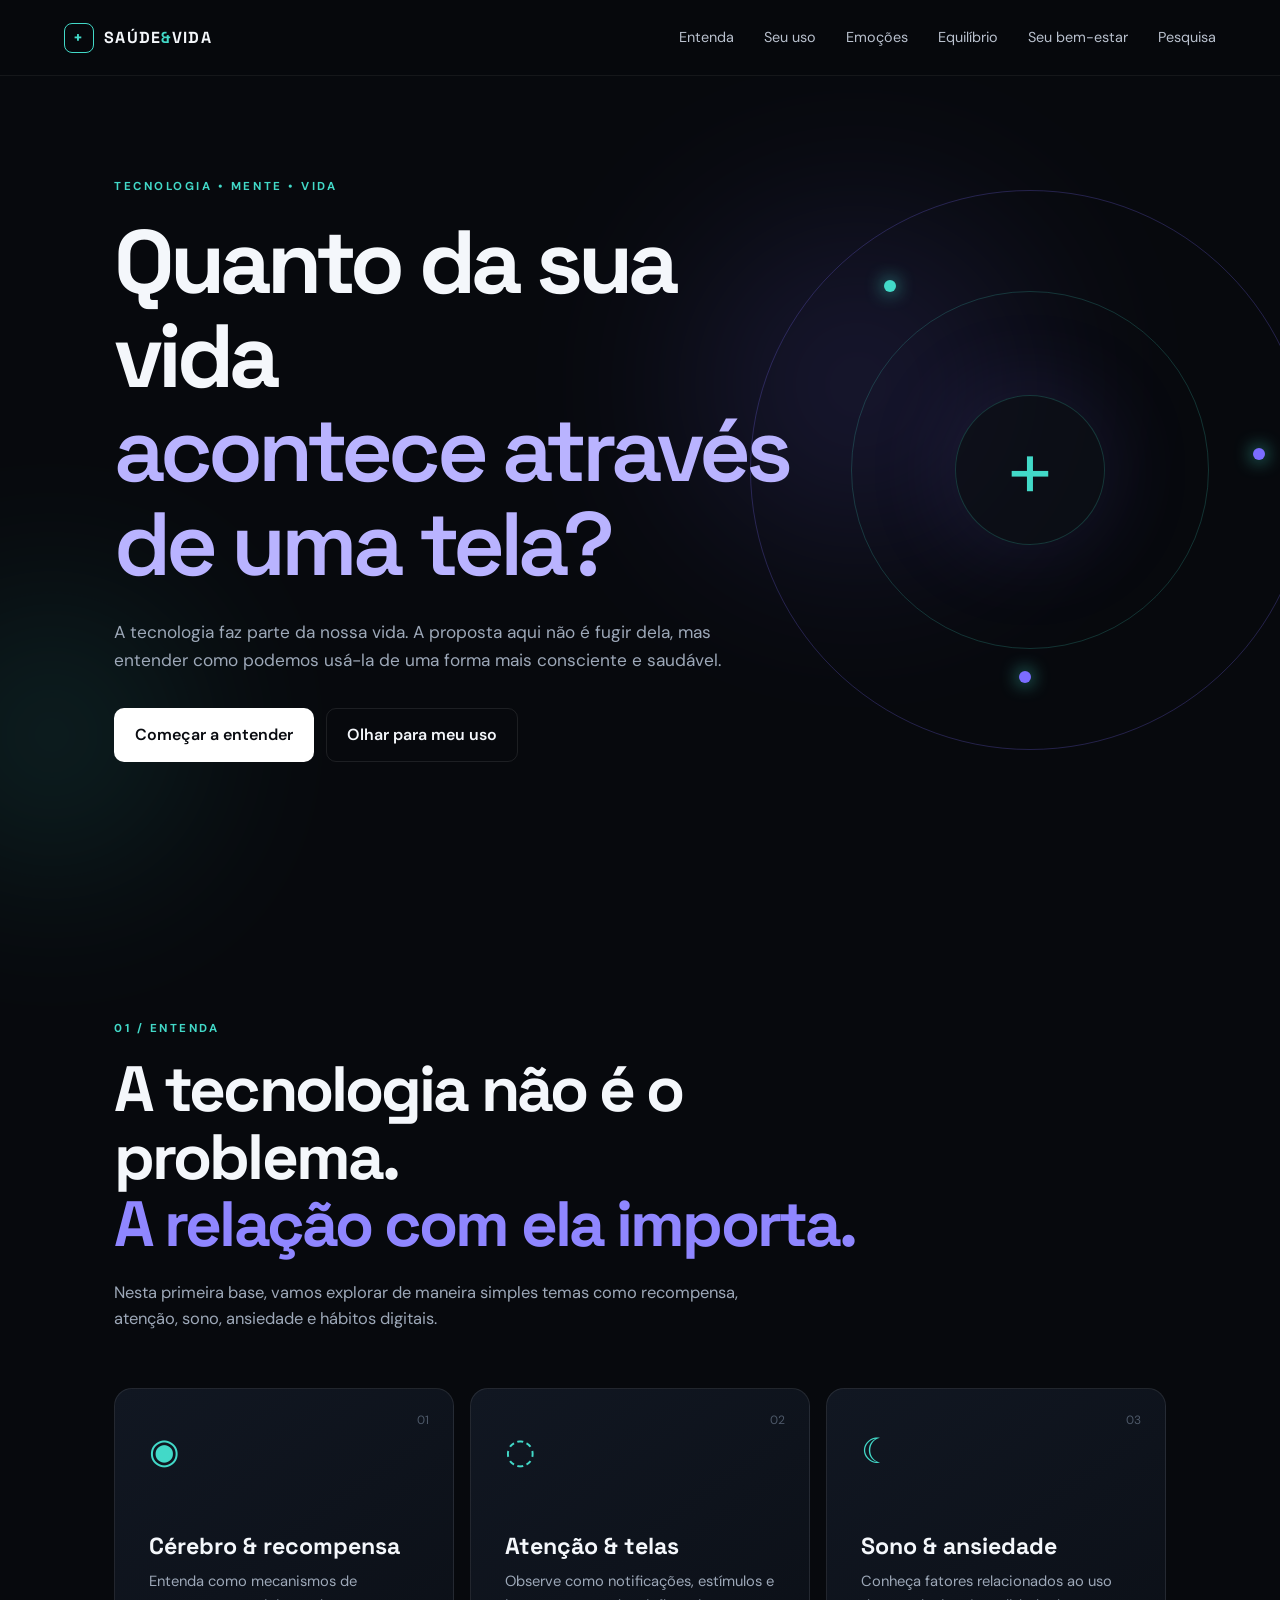
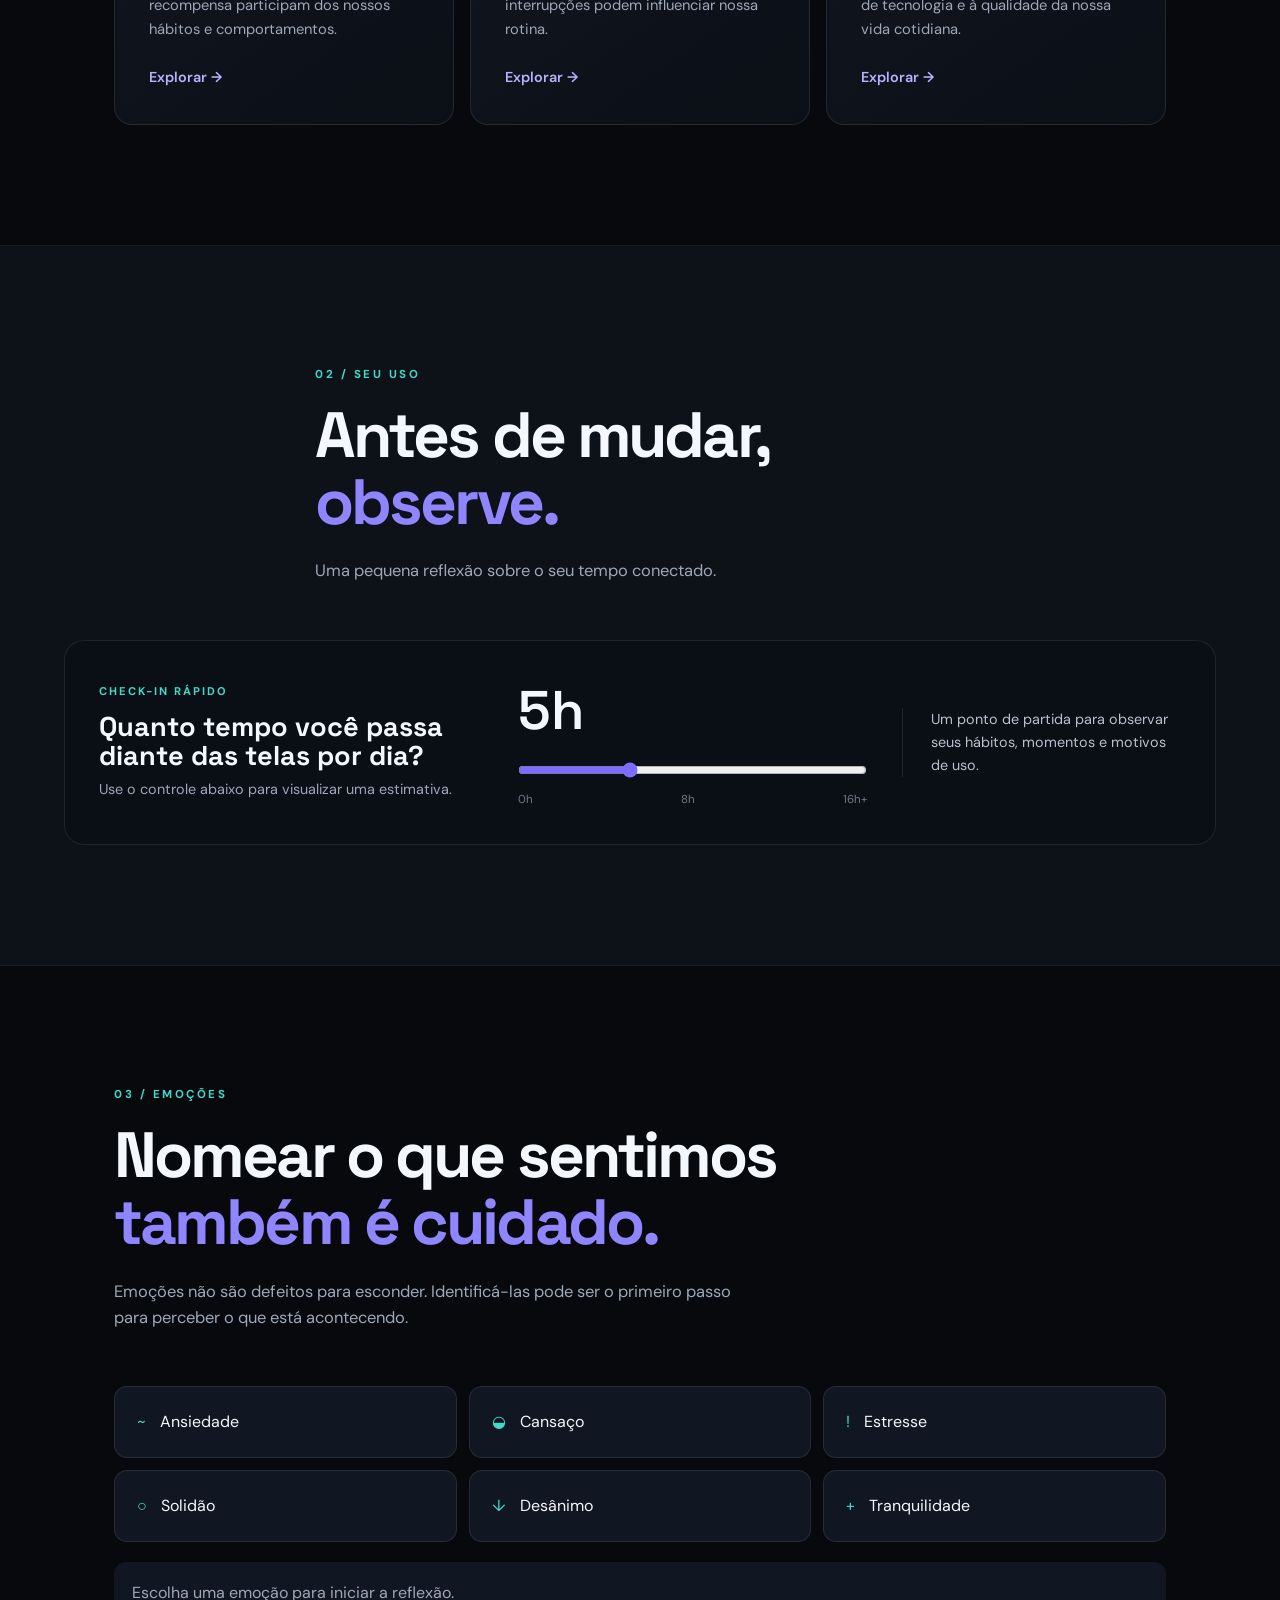
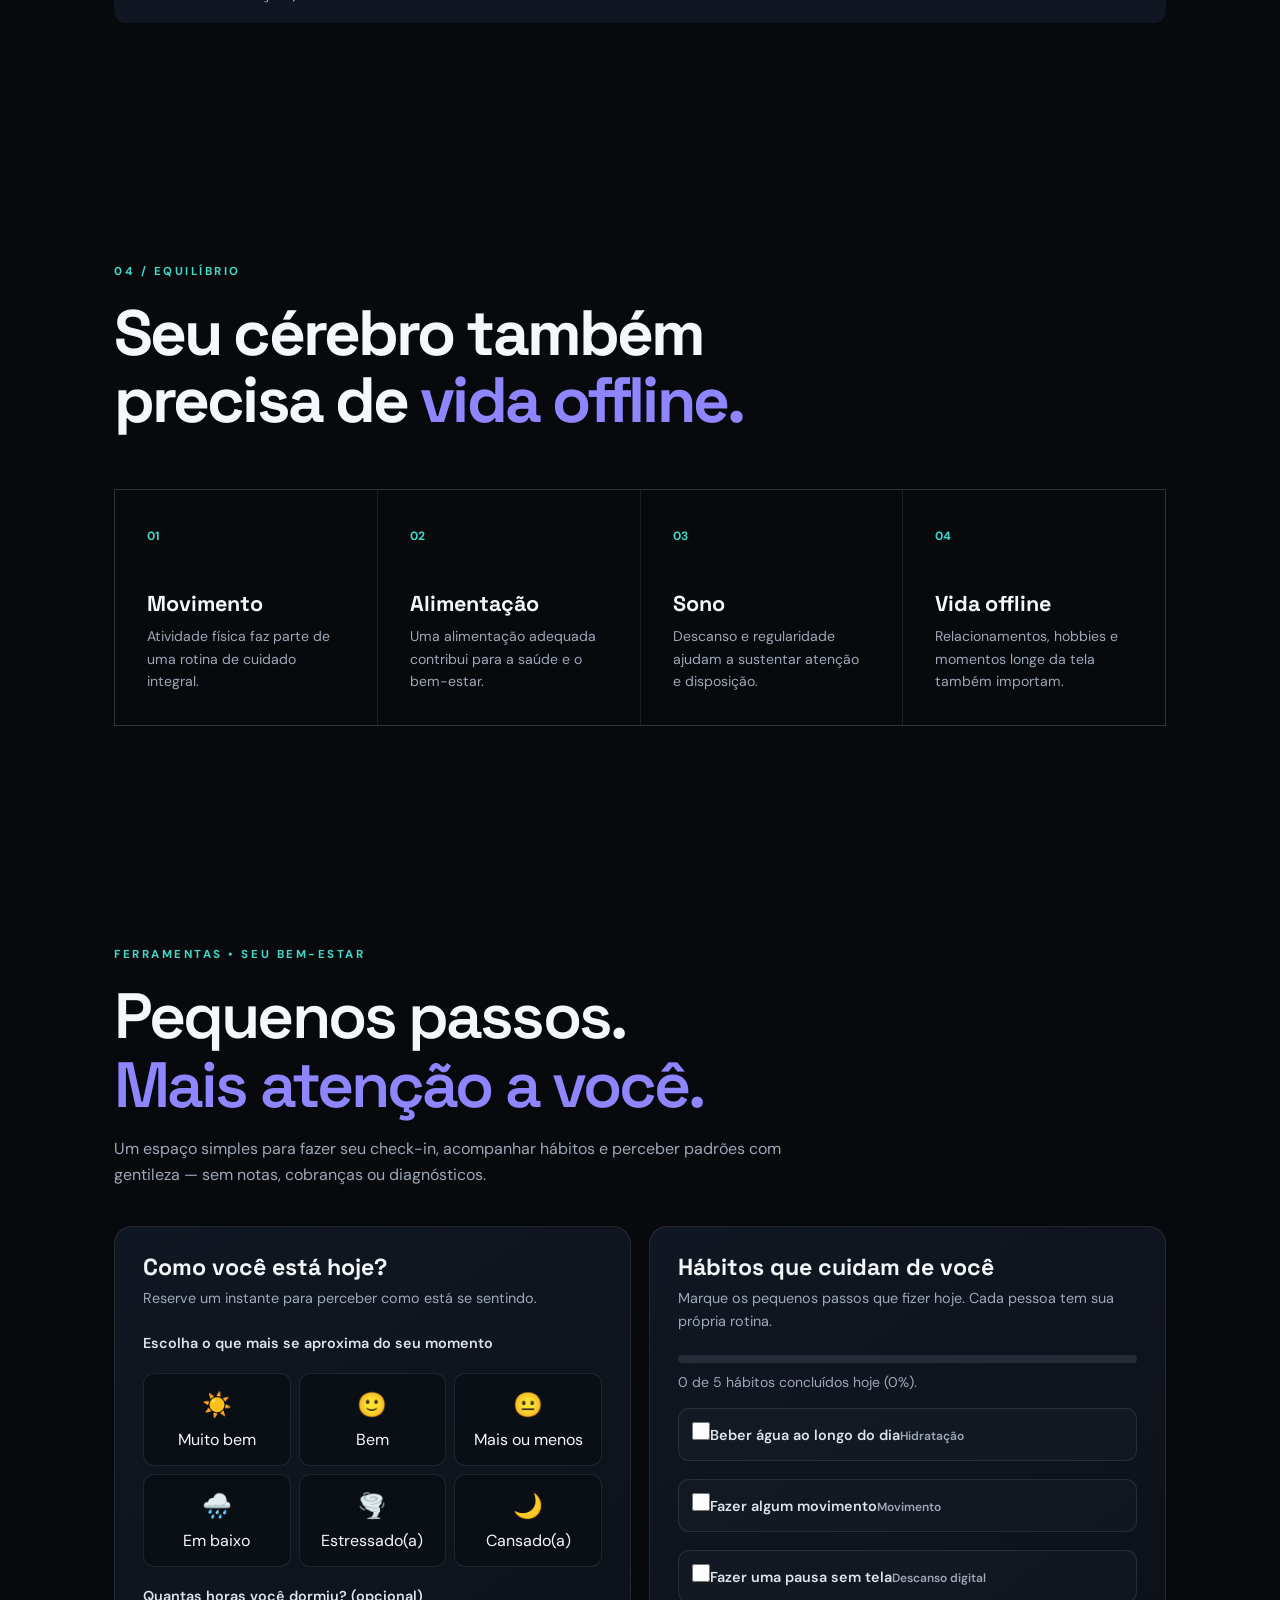
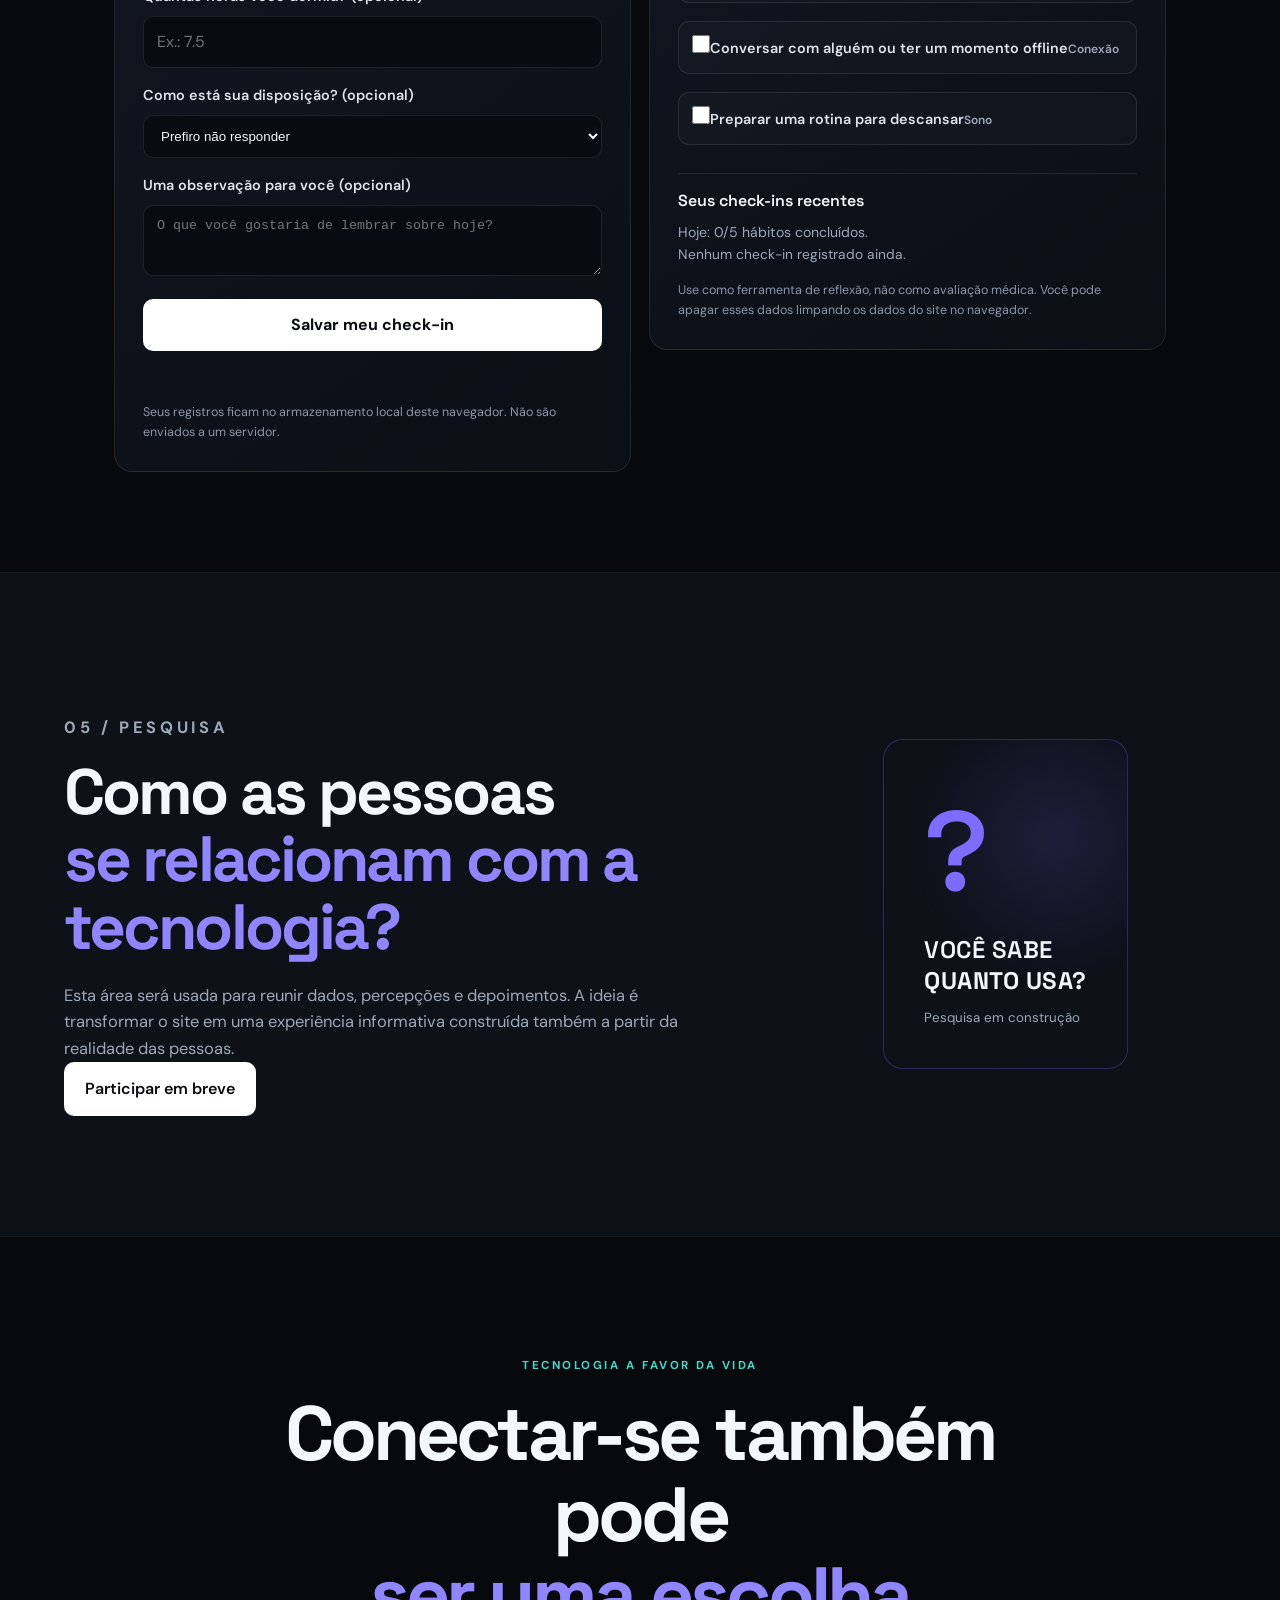
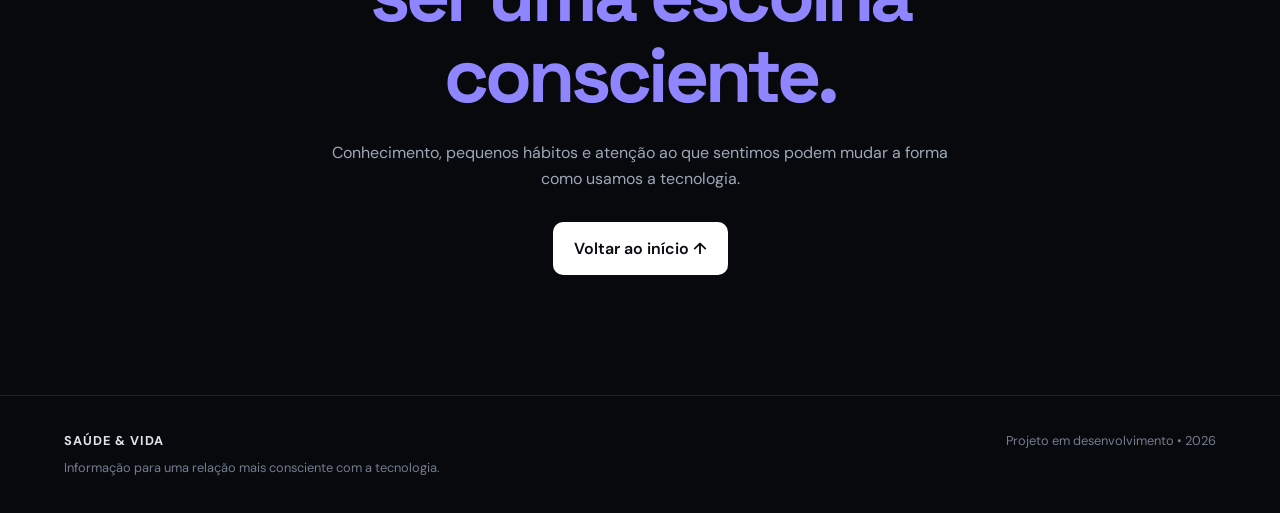
==== index.html @ 661e0651 "Link wellness tools from main navigation" ====
<!DOCTYPE html>
<html lang="pt-BR">
<head>
  <meta charset="UTF-8">
  <meta name="viewport" content="width=device-width, initial-scale=1.0">
  <meta name="description" content="Saúde & Vida — uma experiência sobre tecnologia, emoções, hábitos e bem-estar.">
  <title>Saúde & Vida</title>
  <link rel="stylesheet" href="style.css">
  <link rel="stylesheet" href="wellness.css">
</head>
<body>
  <header class="site-header">
    <a class="brand" href="#inicio" aria-label="Saúde & Vida">
      <span class="brand-mark">+</span>
      <span>SAÚDE<span>&</span>VIDA</span>
    </a>

    <button class="menu-toggle" aria-label="Abrir menu" aria-expanded="false">☰</button>

    <nav class="nav" aria-label="Navegação principal">
      <a href="#entenda">Entenda</a>
      <a href="#seu-uso">Seu uso</a>
      <a href="#emocoes">Emoções</a>
      <a href="#equilibrio">Equilíbrio</a>
      <a href="#bem-estar">Seu bem-estar</a>
      <a href="#pesquisa">Pesquisa</a>
    </nav>
  </header>

  <main id="inicio">
    <section class="hero">
      <div class="hero-glow glow-one"></div>
      <div class="hero-glow glow-two"></div>

      <div class="hero-content">
        <p class="eyebrow">TECNOLOGIA • MENTE • VIDA</p>
        <h1>Quanto da sua vida<br><strong>acontece através de uma tela?</strong></h1>
        <p class="hero-text">
          A tecnologia faz parte da nossa vida. A proposta aqui não é fugir dela,
          mas entender como podemos usá-la de uma forma mais consciente e saudável.
        </p>
        <div class="hero-actions">
          <a class="button primary" href="#entenda">Começar a entender</a>
          <a class="button ghost" href="#seu-uso">Olhar para meu uso</a>
        </div>
      </div>

      <div class="hero-orbit" aria-hidden="true">
        <div class="orbit orbit-outer"></div>
        <div class="orbit orbit-inner"></div>
        <div class="orbit-dot dot-one"></div>
        <div class="orbit-dot dot-two"></div>
        <div class="orbit-dot dot-three"></div>
        <div class="core">+</div>
      </div>
    </section>

    <section class="intro section" id="entenda">
      <div class="section-heading">
        <p class="eyebrow">01 / ENTENDA</p>
        <h2>A tecnologia não é o problema.<br><span>A relação com ela importa.</span></h2>
        <p>
          Nesta primeira base, vamos explorar de maneira simples temas como
          recompensa, atenção, sono, ansiedade e hábitos digitais.
        </p>
      </div>

      <div class="cards three">
        <article class="info-card">
          <span class="card-number">01</span>
          <div class="icon">◉</div>
          <h3>Cérebro & recompensa</h3>
          <p>Entenda como mecanismos de recompensa participam dos nossos hábitos e comportamentos.</p>
          <a href="#conteudo">Explorar →</a>
        </article>

        <article class="info-card">
          <span class="card-number">02</span>
          <div class="icon">◌</div>
          <h3>Atenção & telas</h3>
          <p>Observe como notificações, estímulos e interrupções podem influenciar nossa rotina.</p>
          <a href="#conteudo">Explorar →</a>
        </article>

        <article class="info-card">
          <span class="card-number">03</span>
          <div class="icon">☾</div>
          <h3>Sono & ansiedade</h3>
          <p>Conheça fatores relacionados ao uso de tecnologia e à qualidade da nossa vida cotidiana.</p>
          <a href="#conteudo">Explorar →</a>
        </article>
      </div>
    </section>

    <section class="usage section dark-section" id="seu-uso">
      <div class="section-heading compact">
        <p class="eyebrow">02 / SEU USO</p>
        <h2>Antes de mudar, <span>observe.</span></h2>
        <p>Uma pequena reflexão sobre o seu tempo conectado.</p>
      </div>

      <div class="usage-panel">
        <div>
          <p class="panel-label">CHECK-IN RÁPIDO</p>
          <h3>Quanto tempo você passa diante das telas por dia?</h3>
          <p class="muted">Use o controle abaixo para visualizar uma estimativa.</p>
        </div>

        <div class="range-area">
          <output id="screen-output">5h</output>
          <input id="screen-range" type="range" min="0" max="16" value="5" aria-label="Horas de tela por dia">
          <div class="range-labels"><span>0h</span><span>8h</span><span>16h+</span></div>
        </div>

        <div class="usage-result">
          <span id="usage-message">Um ponto de partida para observar seus hábitos.</span>
        </div>
      </div>
    </section>

    <section class="emotions section" id="emocoes">
      <div class="section-heading">
        <p class="eyebrow">03 / EMOÇÕES</p>
        <h2>Nomear o que sentimos<br><span>também é cuidado.</span></h2>
        <p>
          Emoções não são defeitos para esconder. Identificá-las pode ser o primeiro
          passo para perceber o que está acontecendo.
        </p>
      </div>

      <div class="emotion-grid" id="emotion-grid">
        <button class="emotion" data-emotion="Ansiedade"><span>~</span> Ansiedade</button>
        <button class="emotion" data-emotion="Cansaço"><span>◒</span> Cansaço</button>
        <button class="emotion" data-emotion="Estresse"><span>!</span> Estresse</button>
        <button class="emotion" data-emotion="Solidão"><span>○</span> Solidão</button>
        <button class="emotion" data-emotion="Desânimo"><span>↓</span> Desânimo</button>
        <button class="emotion" data-emotion="Tranquilidade"><span>+</span> Tranquilidade</button>
      </div>

      <div class="emotion-response" id="emotion-response" aria-live="polite">
        Escolha uma emoção para iniciar a reflexão.
      </div>
    </section>

    <section class="balance section" id="equilibrio">
      <div class="section-heading compact">
        <p class="eyebrow">04 / EQUILÍBRIO</p>
        <h2>Seu cérebro também precisa de <span>vida offline.</span></h2>
      </div>

      <div class="balance-grid">
        <article><strong>01</strong><h3>Movimento</h3><p>Atividade física faz parte de uma rotina de cuidado integral.</p></article>
        <article><strong>02</strong><h3>Alimentação</h3><p>Uma alimentação adequada contribui para a saúde e o bem-estar.</p></article>
        <article><strong>03</strong><h3>Sono</h3><p>Descanso e regularidade ajudam a sustentar atenção e disposição.</p></article>
        <article><strong>04</strong><h3>Vida offline</h3><p>Relacionamentos, hobbies e momentos longe da tela também importam.</p></article>
      </div>
    </section>


    <section class="wellness-tools" id="bem-estar">
      <div class="tools-heading">
        <p class="eyebrow">FERRAMENTAS • SEU BEM-ESTAR</p>
        <h2>Pequenos passos.<br><span>Mais atenção a você.</span></h2>
        <p class="tools-intro">Um espaço simples para fazer seu check-in, acompanhar hábitos e perceber padrões com gentileza — sem notas, cobranças ou diagnósticos.</p>
      </div>

      <div class="wellness-layout">
        <article class="wellness-card">
          <h3>Como você está hoje?</h3>
          <p class="card-description">Reserve um instante para perceber como está se sentindo.</p>
          <form id="wellness-form">
            <fieldset style="border:0;min-width:0">
              <legend>Escolha o que mais se aproxima do seu momento</legend>
              <div class="mood-options">
                <button class="mood-choice" type="button" data-mood="great" aria-pressed="false"><span>☀️</span>Muito bem</button>
                <button class="mood-choice" type="button" data-mood="okay" aria-pressed="false"><span>🙂</span>Bem</button>
                <button class="mood-choice" type="button" data-mood="neutral" aria-pressed="false"><span>😐</span>Mais ou menos</button>
                <button class="mood-choice" type="button" data-mood="low" aria-pressed="false"><span>🌧️</span>Em baixo</button>
                <button class="mood-choice" type="button" data-mood="stressed" aria-pressed="false"><span>🌪️</span>Estressado(a)</button>
                <button class="mood-choice" type="button" data-mood="tired" aria-pressed="false"><span>🌙</span>Cansado(a)</button>
              </div>
            </fieldset>
            <label for="wellness-sleep">Quantas horas você dormiu? (opcional)</label>
            <input id="wellness-sleep" type="number" min="0" max="24" step="0.5" inputmode="decimal" placeholder="Ex.: 7.5">
            <label for="wellness-energy">Como está sua disposição? (opcional)</label>
            <select id="wellness-energy">
              <option value="">Prefiro não responder</option>
              <option value="1">1 — Muito baixa</option>
              <option value="2">2 — Baixa</option>
              <option value="3">3 — Média</option>
              <option value="4">4 — Boa</option>
              <option value="5">5 — Muito boa</option>
            </select>
            <label for="wellness-note">Uma observação para você (opcional)</label>
            <textarea id="wellness-note" maxlength="280" rows="3" placeholder="O que você gostaria de lembrar sobre hoje?"></textarea>
            <button class="wellness-submit" type="submit">Salvar meu check-in</button>
            <p class="wellness-status" id="wellness-status" aria-live="polite" role="status"></p>
          </form>
          <p class="privacy-note">Seus registros ficam no armazenamento local deste navegador. Não são enviados a um servidor.</p>
        </article>

        <article class="wellness-card">
          <h3>Hábitos que cuidam de você</h3>
          <p class="card-description">Marque os pequenos passos que fizer hoje. Cada pessoa tem sua própria rotina.</p>
          <div class="habit-progress" role="progressbar" aria-label="Hábitos concluídos hoje" aria-valuemin="0" aria-valuemax="100" aria-valuenow="0" id="habit-progress"><span id="habit-progress-fill"></span></div>
          <p class="habit-summary" id="habit-progress-text">0 de 5 hábitos concluídos hoje (0%).</p>
          <div class="habit-list" id="habit-list"></div>
          <div class="wellness-history">
            <h4>Seus check-ins recentes</h4>
            <p class="habit-summary" id="wellness-history-summary">Seus registros aparecerão aqui.</p>
            <ul class="history-list" id="wellness-history-list"><li><span>Nenhum check-in registrado ainda.</span></li></ul>
          </div>
          <p class="privacy-note">Use como ferramenta de reflexão, não como avaliação médica. Você pode apagar esses dados limpando os dados do site no navegador.</p>
        </article>
      </div>
    </section>

    <section class="research section dark-section" id="pesquisa">
      <div class="research-copy">
        <p class="eyebrow">05 / PESQUISA</p>
        <h2>Como as pessoas<br><span>se relacionam com a tecnologia?</span></h2>
        <p>
          Esta área será usada para reunir dados, percepções e depoimentos.
          A ideia é transformar o site em uma experiência informativa construída
          também a partir da realidade das pessoas.
        </p>
        <a class="button primary" href="#pesquisa">Participar em breve</a>
      </div>

      <div class="research-box">
        <span class="big-number">?</span>
        <p>VOCÊ SABE<br><strong>QUANTO USA?</strong></p>
        <small>Pesquisa em construção</small>
      </div>
    </section>

    <section class="final-cta section">
      <p class="eyebrow">TECNOLOGIA A FAVOR DA VIDA</p>
      <h2>Conectar-se também pode<br><span>ser uma escolha consciente.</span></h2>
      <p>Conhecimento, pequenos hábitos e atenção ao que sentimos podem mudar a forma como usamos a tecnologia.</p>
      <a class="button primary" href="#inicio">Voltar ao início ↑</a>
    </section>
  </main>

  <footer class="footer">
    <div>
      <strong>SAÚDE & VIDA</strong>
      <p>Informação para uma relação mais consciente com a tecnologia.</p>
    </div>
    <span>Projeto em desenvolvimento • 2026</span>
  </footer>

  <script src="script.js"></script>
  <script src="wellness.js"></script>
</body>
</html>
---- style.css ----
@import url('https://fonts.googleapis.com/css2?family=DM+Sans:wght@400;500;600;700&family=Space+Grotesk:wght@400;500;600;700&display=swap');

:root{
  --bg:#07090d;
  --bg-soft:#0d1118;
  --panel:#111722;
  --panel-light:#151c28;
  --text:#f4f7fb;
  --muted:#9da8b8;
  --line:rgba(255,255,255,.09);
  --accent:#7c6cff;
  --accent-2:#42d9c8;
  --white:#fff;
  --max:1180px;
}

*{box-sizing:border-box;margin:0;padding:0}
html{scroll-behavior:smooth}
body{
  background:var(--bg);
  color:var(--text);
  font-family:"DM Sans",sans-serif;
  line-height:1.6;
  overflow-x:hidden;
}
a{text-decoration:none;color:inherit}
button,input{font:inherit}

.site-header{
  position:fixed;
  z-index:50;
  top:0;
  left:0;
  width:100%;
  height:76px;
  display:flex;
  align-items:center;
  justify-content:space-between;
  padding:0 5vw;
  background:rgba(7,9,13,.72);
  border-bottom:1px solid rgba(255,255,255,.06);
  backdrop-filter:blur(18px);
}
.brand{display:flex;align-items:center;gap:10px;font-family:"Space Grotesk";font-weight:700;letter-spacing:.08em}
.brand span span{color:var(--accent-2)}
.brand-mark{
  width:30px;height:30px;border:1px solid var(--accent-2);display:grid;place-items:center;
  color:var(--accent-2);border-radius:8px;
}
.nav{display:flex;gap:30px;color:#b9c1ce;font-size:.9rem}
.nav a{transition:.25s}
.nav a:hover{color:var(--white)}
.menu-toggle{display:none;background:none;border:0;color:white;font-size:1.5rem}

.hero{
  min-height:100vh;
  position:relative;
  display:flex;
  align-items:center;
  max-width:var(--max);
  margin:auto;
  padding:130px 5vw 90px;
  isolation:isolate;
}
.hero-content{position:relative;z-index:3;max-width:730px}
.eyebrow{font-size:.72rem;letter-spacing:.22em;font-weight:700;color:var(--accent-2);margin-bottom:18px}
h1,h2,h3{font-family:"Space Grotesk",sans-serif;line-height:1.05}
h1{font-size:clamp(3.1rem,7vw,6.7rem);letter-spacing:-.055em}
h1 strong{font-weight:600;color:#b9b3ff}
.hero-text{max-width:610px;margin:28px 0 34px;color:var(--muted);font-size:1.08rem}
.hero-actions{display:flex;gap:12px;flex-wrap:wrap}
.button{display:inline-flex;align-items:center;justify-content:center;padding:13px 20px;border-radius:10px;border:1px solid var(--line);font-weight:600;transition:.25s}
.button.primary{background:var(--white);color:#090b10}
.button.primary:hover{transform:translateY(-2px);box-shadow:0 12px 30px rgba(255,255,255,.1)}
.button.ghost:hover{background:rgba(255,255,255,.06)}

.hero-orbit{position:absolute;right:-80px;width:560px;height:560px;display:grid;place-items:center;z-index:-1}
.orbit{position:absolute;border:1px solid rgba(124,108,255,.25);border-radius:50%}
.orbit-outer{width:100%;height:100%;animation:spin 22s linear infinite}
.orbit-inner{width:64%;height:64%;border-color:rgba(66,217,200,.2);animation:spin 15s linear infinite reverse}
.core{width:150px;height:150px;border-radius:50%;display:grid;place-items:center;font-size:5rem;color:var(--accent-2);border:1px solid rgba(66,217,200,.2);background:rgba(13,17,24,.7);box-shadow:0 0 100px rgba(124,108,255,.14)}
.orbit-dot{position:absolute;width:12px;height:12px;border-radius:50%;background:var(--accent-2);box-shadow:0 0 18px var(--accent-2)}
.dot-one{top:16%;left:24%}.dot-two{right:8%;top:46%;background:var(--accent)}.dot-three{bottom:12%;left:48%;background:var(--accent)}
@keyframes spin{to{transform:rotate(360deg)}}

.hero-glow{position:absolute;filter:blur(100px);opacity:.16;border-radius:50%;z-index:-2}
.glow-one{width:320px;height:320px;background:var(--accent);right:18%;top:25%}
.glow-two{width:240px;height:240px;background:var(--accent-2);left:-10%;bottom:5%}

.section{max-width:var(--max);margin:auto;padding:120px 5vw}
.section-heading{max-width:760px;margin-bottom:55px}
.section-heading.compact{max-width:650px}
.section-heading h2,.research h2{font-size:clamp(2.3rem,5vw,4.6rem);letter-spacing:-.045em}
.section-heading h2 span,.research h2 span,.final-cta h2 span{color:#8f86ff}
.section-heading>p:last-child,.research-copy>p{color:var(--muted);max-width:650px;margin-top:22px;font-size:1.03rem}

.cards{display:grid;gap:16px}
.cards.three{grid-template-columns:repeat(3,1fr)}
.info-card{
  position:relative;padding:34px;background:linear-gradient(145deg,var(--panel),#0b0f16);
  border:1px solid var(--line);border-radius:18px;min-height:310px;overflow:hidden;transition:.3s
}
.info-card:hover{transform:translateY(-6px);border-color:rgba(124,108,255,.35)}
.card-number{position:absolute;right:24px;top:22px;color:#4e5969;font-size:.75rem}
.icon{font-size:2.2rem;color:var(--accent-2);margin-bottom:55px}
.info-card h3{font-size:1.45rem;margin-bottom:12px}
.info-card p{color:var(--muted);font-size:.92rem}
.info-card a{display:inline-block;margin-top:25px;color:#b9b3ff;font-size:.9rem;font-weight:600}

.dark-section{max-width:none;background:var(--bg-soft);border-top:1px solid rgba(255,255,255,.04);border-bottom:1px solid rgba(255,255,255,.04)}
.dark-section>*{max-width:var(--max);margin-left:auto;margin-right:auto}

.usage-panel{
  max-width:var(--max);display:grid;grid-template-columns:1.1fr 1fr .8fr;gap:35px;align-items:center;
  padding:34px;border:1px solid var(--line);border-radius:20px;background:#0a0e15
}
.panel-label{font-size:.7rem;letter-spacing:.18em;color:var(--accent-2);font-weight:700;margin-bottom:12px}
.usage-panel h3{font-size:1.7rem}
.muted{color:var(--muted);font-size:.9rem;margin-top:8px}
.range-area output{display:block;font:600 3.4rem "Space Grotesk";margin-bottom:15px}
input[type=range]{width:100%;accent-color:var(--accent)}
.range-labels{display:flex;justify-content:space-between;color:#6f7988;font-size:.72rem;margin-top:6px}
.usage-result{border-left:1px solid var(--line);padding-left:28px;color:#b9c1ce;font-size:.9rem}

.emotion-grid{display:grid;grid-template-columns:repeat(3,1fr);gap:12px}
.emotion{
  text-align:left;padding:22px;border:1px solid var(--line);background:var(--panel);color:var(--text);
  border-radius:13px;cursor:pointer;transition:.25s
}
.emotion span{color:var(--accent-2);margin-right:10px}
.emotion:hover,.emotion.active{border-color:var(--accent);background:#151329}
.emotion-response{margin-top:20px;padding:18px;border-radius:12px;background:var(--panel);color:var(--muted);min-height:58px}

.balance-grid{display:grid;grid-template-columns:repeat(4,1fr);gap:1px;background:var(--line);border:1px solid var(--line)}
.balance-grid article{background:var(--bg);padding:32px;min-height:230px}
.balance-grid strong{color:var(--accent-2);font-size:.75rem}
.balance-grid h3{font-size:1.35rem;margin:45px 0 10px}
.balance-grid p{color:var(--muted);font-size:.88rem}

.research{display:grid;grid-template-columns:1.1fr .7fr;gap:70px;align-items:center}
.research-box{
  min-height:330px;border:1px solid rgba(124,108,255,.28);border-radius:20px;padding:40px;
  display:flex;flex-direction:column;justify-content:space-between;background:radial-gradient(circle at 70% 30%,rgba(124,108,255,.15),transparent 50%)
}
.big-number{font:600 7rem "Space Grotesk";color:var(--accent)}
.research-box p{font:600 1.5rem "Space Grotesk";letter-spacing:.02em}
.research-box small{color:var(--muted)}

.final-cta{text-align:center;max-width:900px}
.final-cta h2{font-size:clamp(2.5rem,6vw,5rem);letter-spacing:-.05em}
.final-cta>p:not(.eyebrow){max-width:650px;color:var(--muted);margin:25px auto 30px}

.footer{border-top:1px solid var(--line);padding:35px 5vw;display:flex;justify-content:space-between;gap:30px;color:#737d8d;font-size:.8rem}
.footer strong{color:#dfe4eb;letter-spacing:.08em}
.footer p{margin-top:6px}

@media(max-width:850px){
  .nav{display:none;position:absolute;top:76px;left:0;width:100%;padding:20px 5vw;background:rgba(7,9,13,.97);flex-direction:column;gap:18px;border-bottom:1px solid var(--line)}
  .nav.open{display:flex}.menu-toggle{display:block}
  .hero{min-height:auto;padding-top:150px;padding-bottom:100px}
  .hero-orbit{opacity:.28;right:-230px;width:500px;height:500px}
  .cards.three,.emotion-grid{grid-template-columns:1fr}
  .usage-panel,.research{grid-template-columns:1fr}
  .usage-result{border-left:0;border-top:1px solid var(--line);padding:20px 0 0}
  .balance-grid{grid-template-columns:1fr 1fr}
  .footer{flex-direction:column}
}
@media(max-width:520px){
  .site-header{height:68px}.nav{top:68px}
  h1{font-size:3rem}.section{padding:85px 5vw}
  .hero{padding-top:125px}.hero-orbit{display:none}
  .balance-grid{grid-template-columns:1fr}
  .usage-panel{padding:24px}
}
---- wellness.css ----
/* Recursos de bem-estar — camada adicional, mantendo o visual original */
.wellness-tools { max-width: var(--max); margin: 0 auto; padding: 100px 5vw; }
.wellness-tools .tools-heading { max-width: 760px; margin-bottom: 38px; }
.wellness-tools h2 { font: 600 clamp(2.2rem, 5vw, 4rem)/1.08 "Space Grotesk", sans-serif; letter-spacing: -.045em; }
.wellness-tools h2 span { color: #8f86ff; }
.wellness-tools .tools-intro { color: var(--muted); margin-top: 16px; max-width: 680px; }
.wellness-layout { display: grid; grid-template-columns: 1fr 1fr; gap: 18px; align-items: start; }
.wellness-card { min-width: 0; padding: 28px; background: linear-gradient(145deg, var(--panel), #0b0f16); border: 1px solid var(--line); border-radius: 18px; }
.wellness-card h3 { font-size: 1.45rem; margin-bottom: 8px; }
.wellness-card .card-description { color: var(--muted); font-size: .9rem; margin-bottom: 22px; }
.wellness-card label, .wellness-card legend { display: block; color: #dfe4eb; font-size: .9rem; font-weight: 600; margin-bottom: 8px; }
.wellness-card input[type="text"], .wellness-card input[type="number"], .wellness-card select, .wellness-card textarea { width: 100%; padding: 12px 13px; border: 1px solid var(--line); border-radius: 10px; background: #080c12; color: var(--text); margin-bottom: 16px; }
.wellness-card input:focus-visible, .wellness-card select:focus-visible, .wellness-card textarea:focus-visible, .wellness-card button:focus-visible, .wellness-card a:focus-visible { outline: 2px solid var(--accent-2); outline-offset: 3px; }
.mood-options { display: grid; grid-template-columns: repeat(3, minmax(0, 1fr)); gap: 8px; margin: 10px 0 18px; }
.mood-choice { padding: 12px 8px; border: 1px solid var(--line); border-radius: 11px; background: #0a0e15; color: var(--text); cursor: pointer; }
.mood-choice[aria-pressed="true"] { border-color: var(--accent-2); background: rgba(66,217,200,.1); box-shadow: inset 0 0 0 1px rgba(66,217,200,.12); }
.mood-choice span { display: block; font-size: 1.5rem; margin-bottom: 3px; }
.wellness-submit { width: 100%; border: 0; border-radius: 10px; padding: 13px 16px; background: var(--white); color: #090b10; font-weight: 700; cursor: pointer; transition: transform .2s, opacity .2s; }
.wellness-submit:hover { transform: translateY(-1px); }
.wellness-submit:disabled { opacity: .45; cursor: not-allowed; }
.wellness-status { min-height: 24px; margin-top: 12px; color: var(--accent-2); font-size: .88rem; }
.habit-list { display: grid; gap: 10px; margin: 14px 0 20px; }
.habit-item { display: flex; align-items: center; gap: 12px; padding: 13px; border: 1px solid var(--line); border-radius: 11px; background: rgba(255,255,255,.02); cursor: pointer; }
.habit-item input { width: 18px; height: 18px; accent-color: var(--accent-2); flex: 0 0 auto; }
.habit-item span { flex: 1; }
.habit-item small { color: var(--muted); }
.habit-progress { height: 8px; border-radius: 99px; background: #252c37; overflow: hidden; margin: 12px 0 8px; }
.habit-progress span { display: block; height: 100%; width: 0; background: linear-gradient(90deg, var(--accent), var(--accent-2)); transition: width .25s; }
.habit-summary { color: var(--muted); font-size: .88rem; }
.wellness-history { margin-top: 18px; padding-top: 16px; border-top: 1px solid var(--line); }
.wellness-history h4 { font: 600 1rem "Space Grotesk", sans-serif; margin-bottom: 10px; }
.history-list { list-style: none; display: grid; gap: 8px; }
.history-list li { display: flex; justify-content: space-between; gap: 12px; color: var(--muted); font-size: .86rem; }
.history-list strong { color: var(--text); font-weight: 600; }
.privacy-note { color: #8b96a6; font-size: .78rem; margin-top: 16px; }
@media (max-width: 760px) {
  .wellness-tools { padding: 82px 5vw; }
  .wellness-layout { grid-template-columns: 1fr; }
  .wellness-card { padding: 22px; }
}
@media (prefers-reduced-motion: reduce) {
  .wellness-submit, .habit-progress span { transition: none; }
}
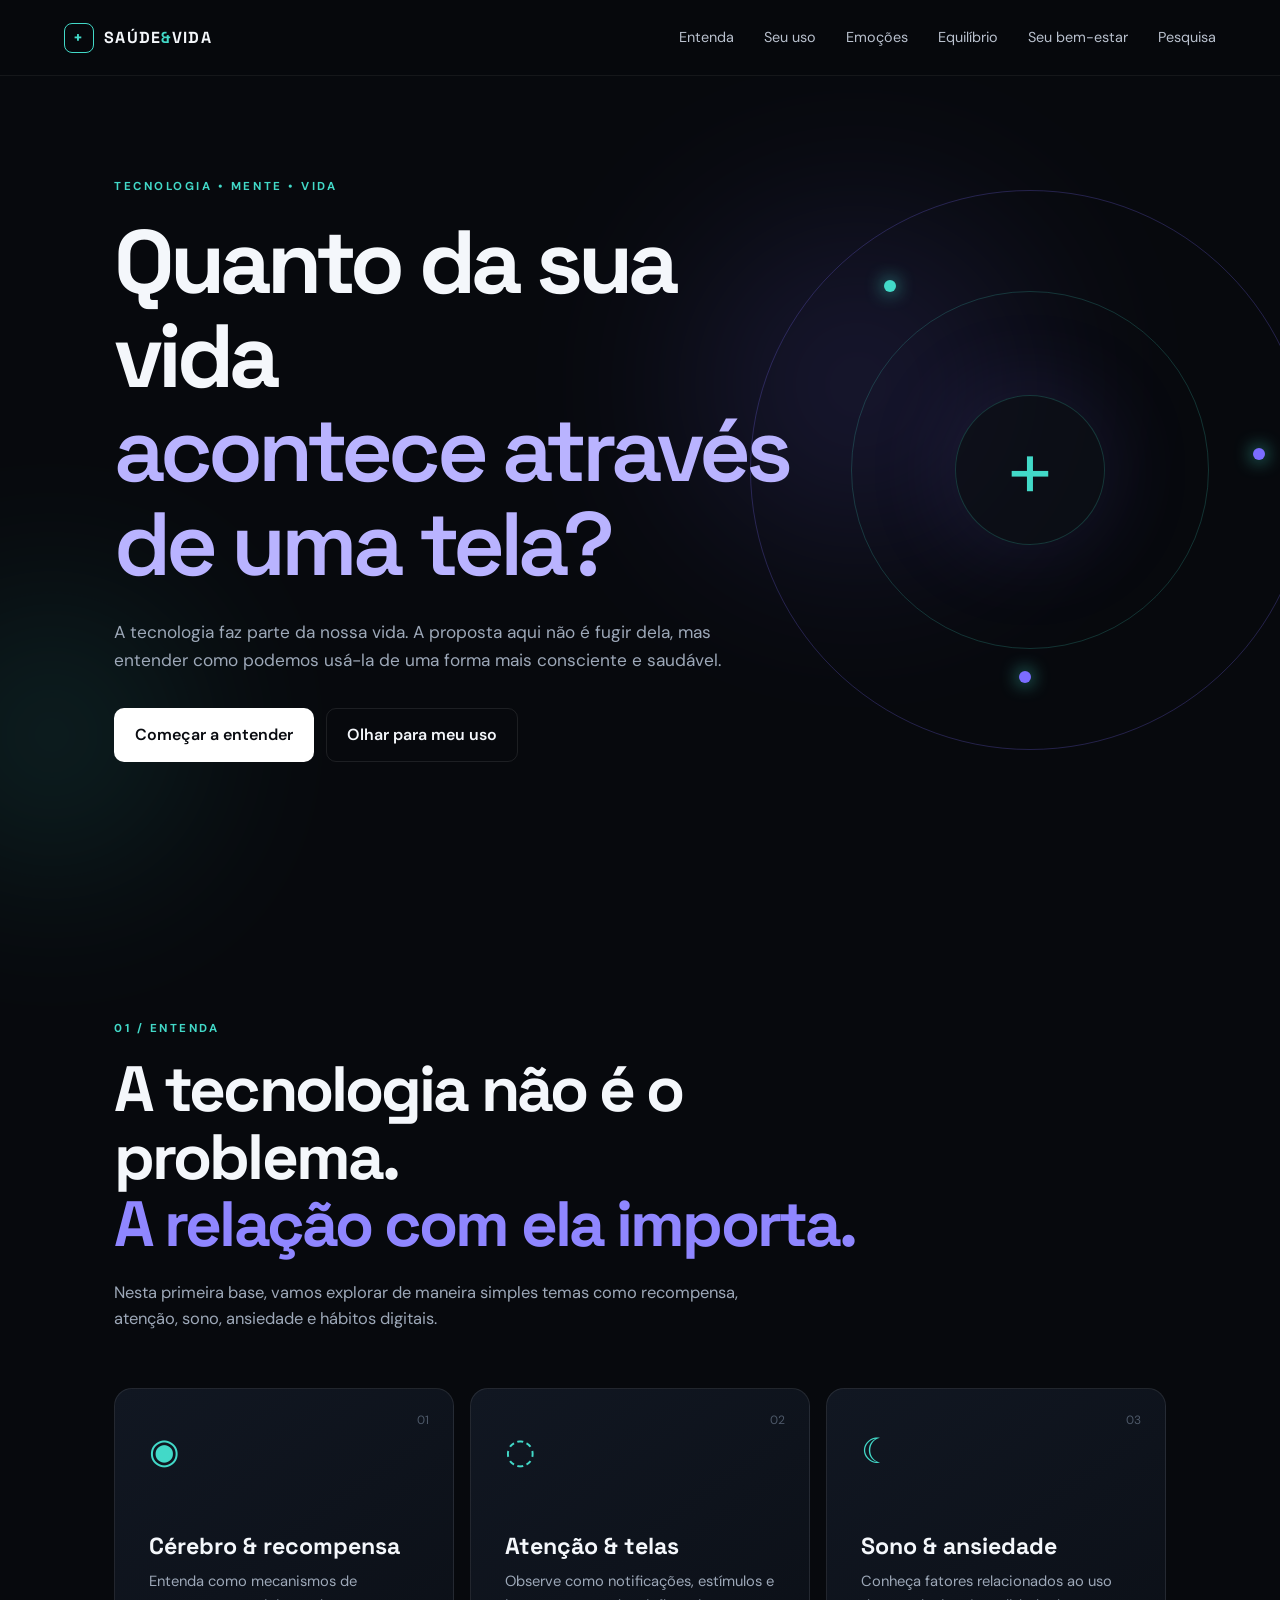
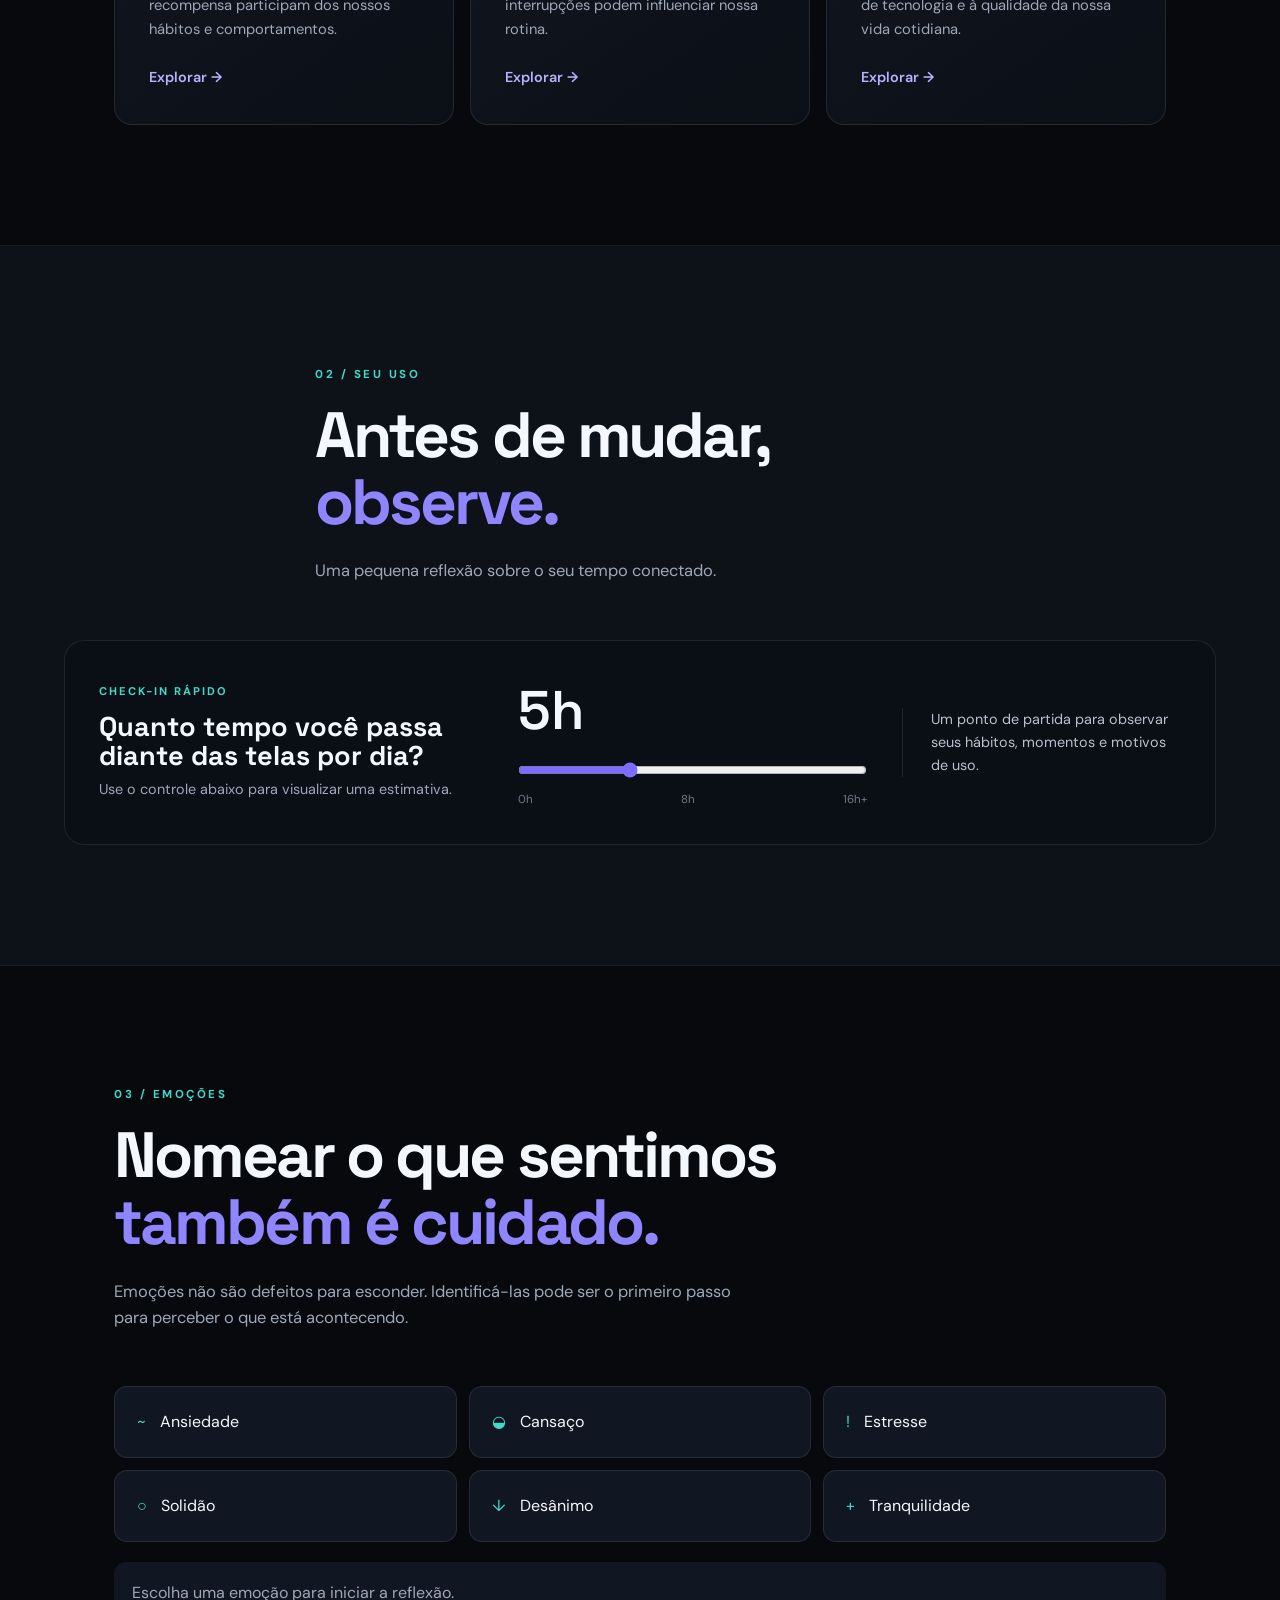
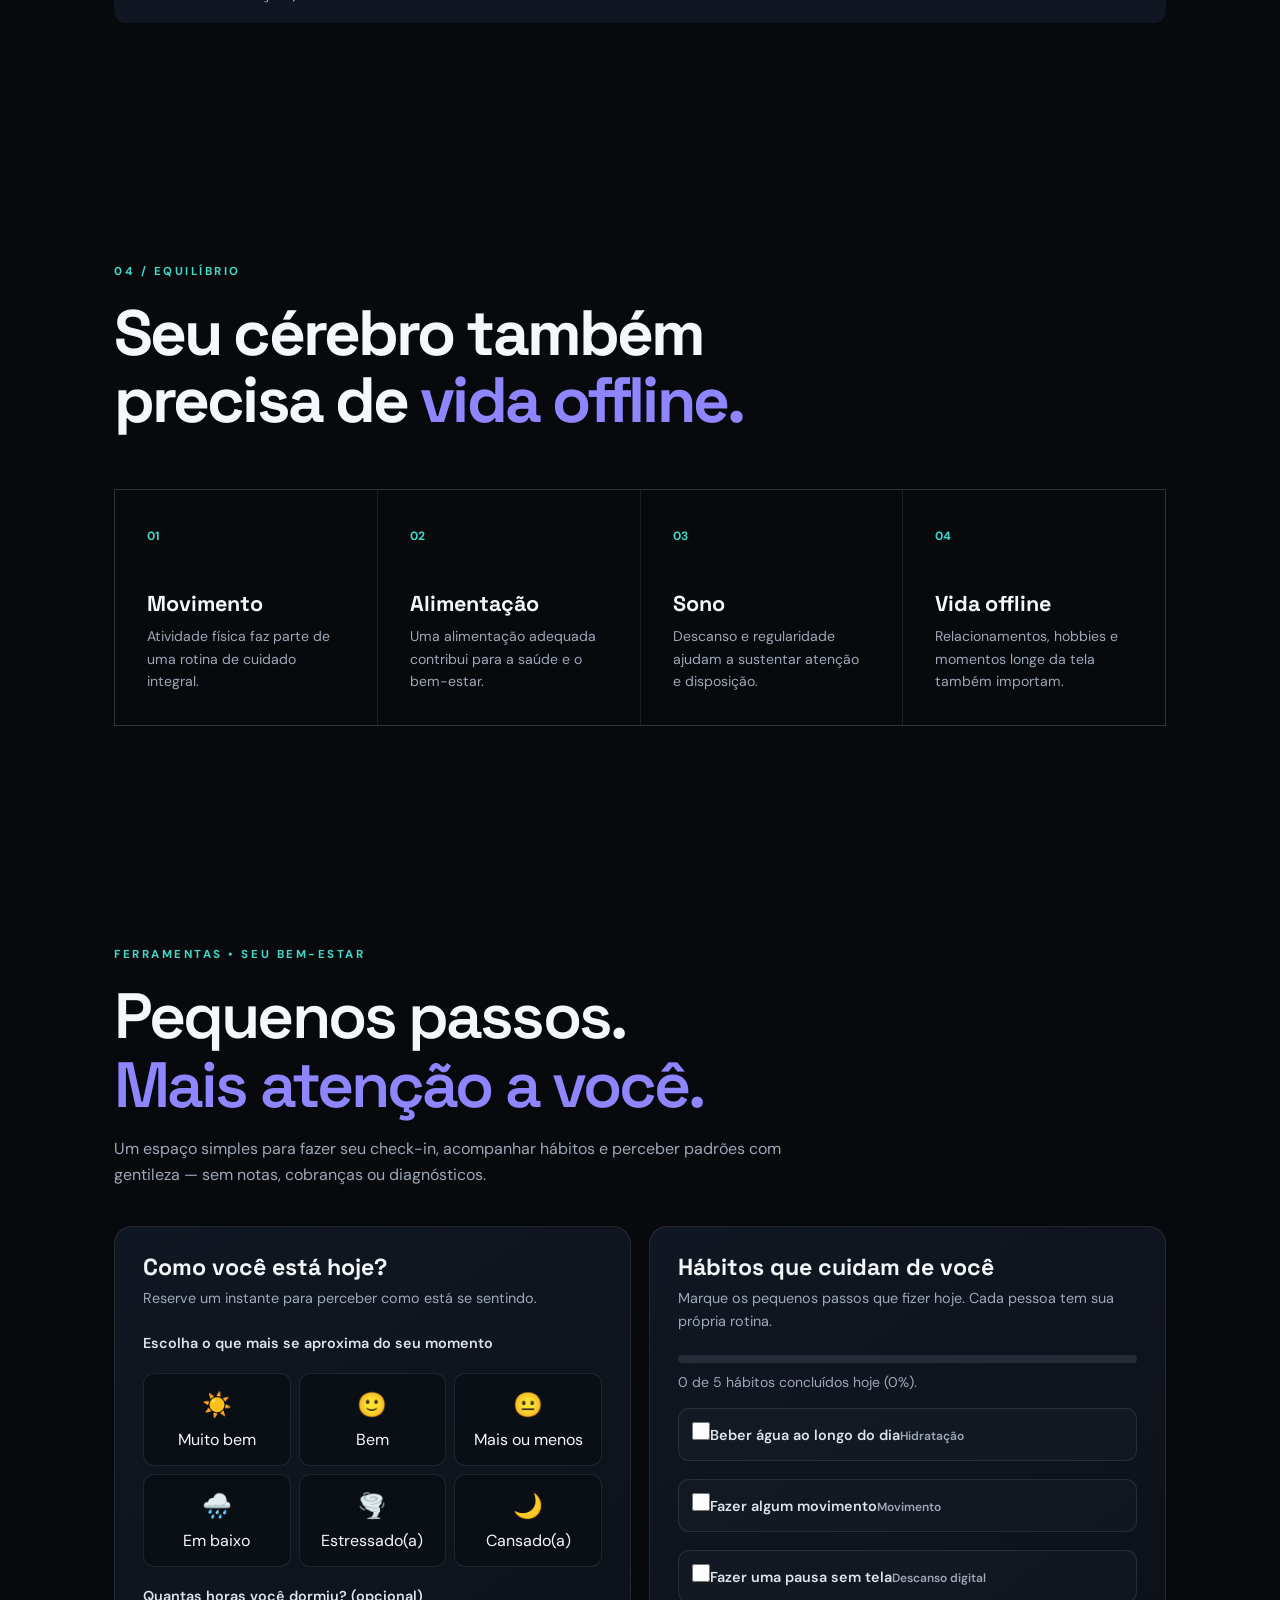
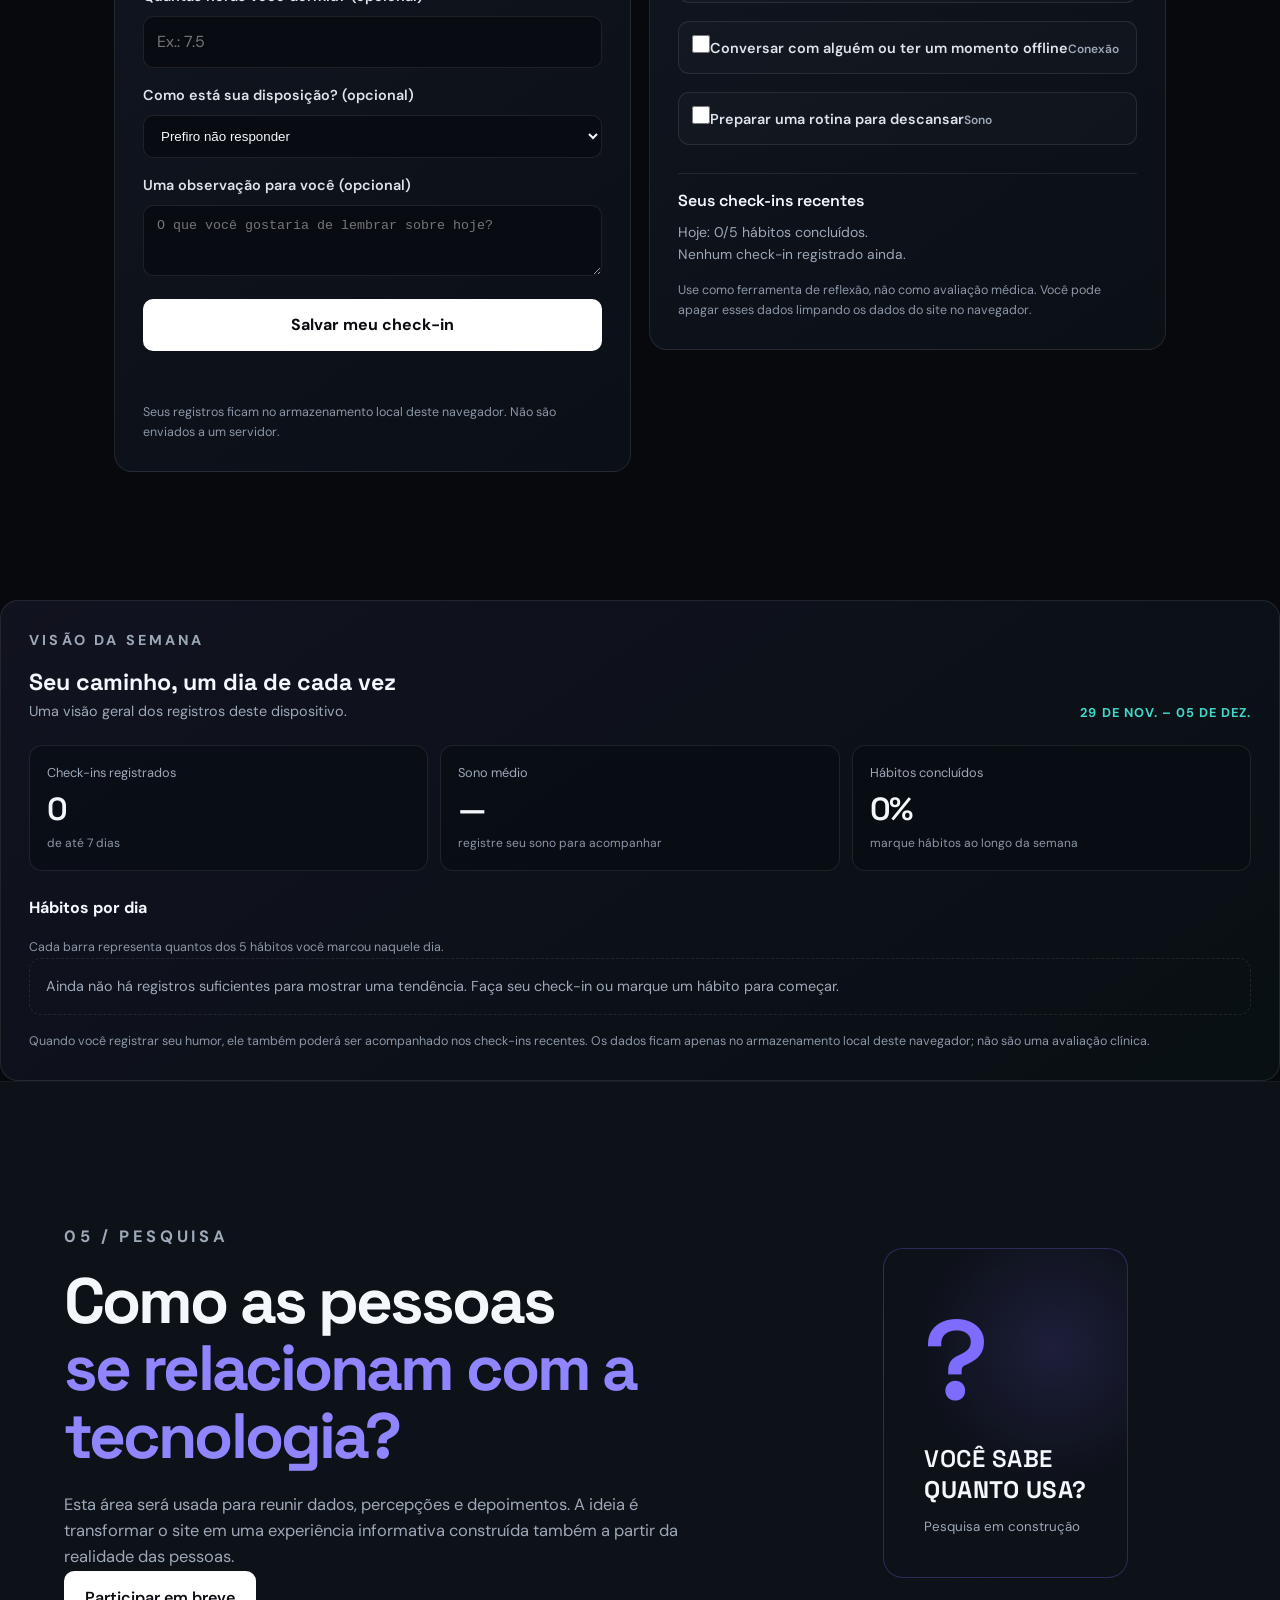
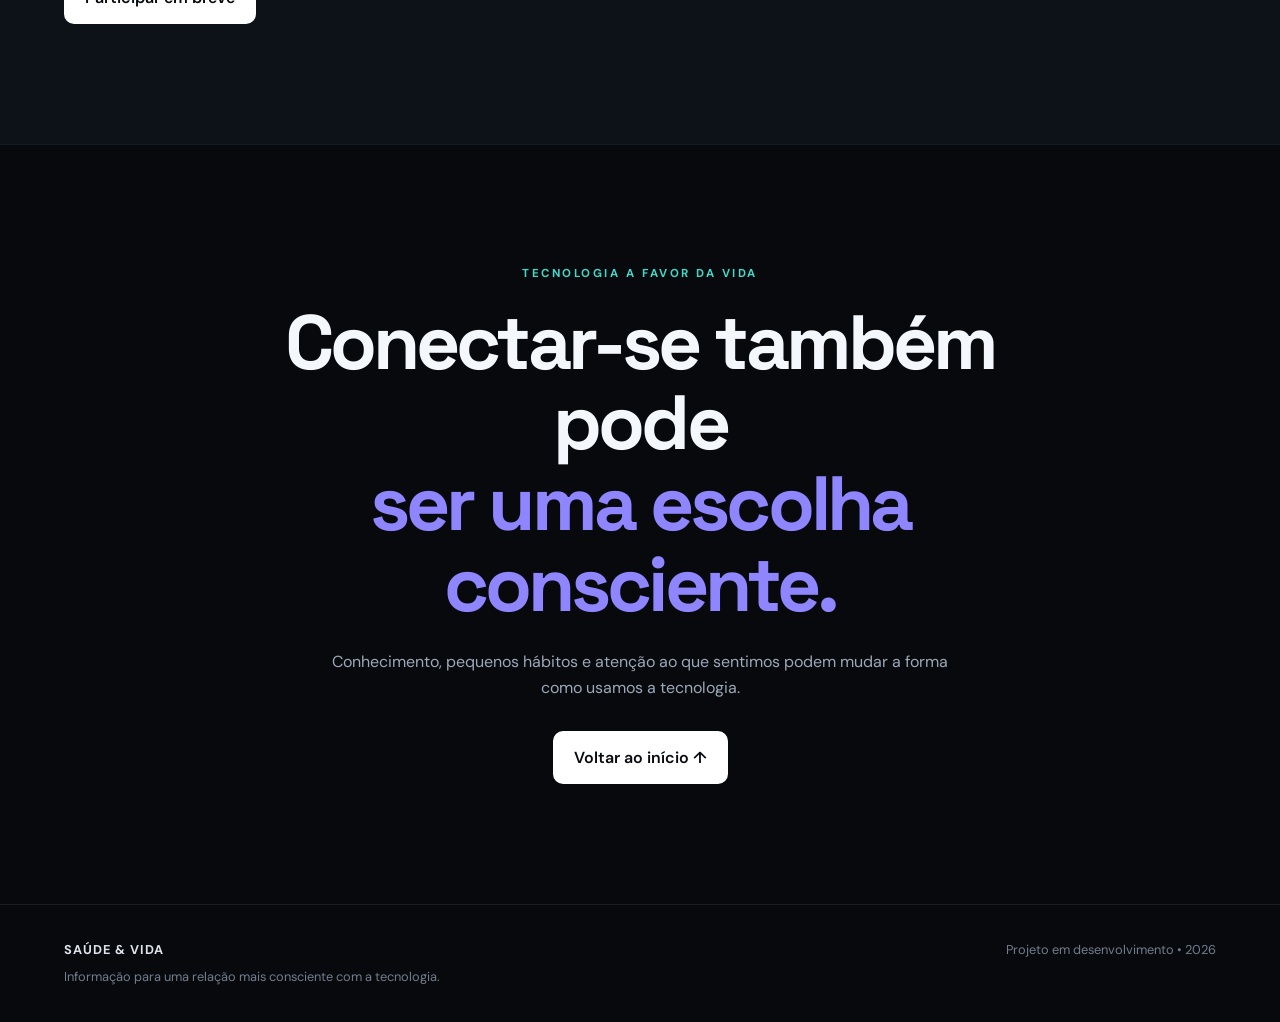
==== commit d6cfba6d: "Integra painel semanal de bem-estar na página principal" ====
--- a/index.html
+++ b/index.html
@@ -7,6 +7,7 @@
   <title>Saúde & Vida</title>
   <link rel="stylesheet" href="style.css">
   <link rel="stylesheet" href="wellness.css">
+  <link rel="stylesheet" href="dashboard.css">
 </head>
 <body>
   <header class="site-header">
@@ -215,6 +216,10 @@
       </div>
     </section>
 
+    <section class="wellness-dashboard" id="painel-semanal" aria-label="Painel semanal de bem-estar">
+      <div id="wellness-dashboard" aria-live="polite"><p class="dashboard-empty">Carregando seu resumo semanal…</p></div>
+    </section>
+
     <section class="research section dark-section" id="pesquisa">
       <div class="research-copy">
         <p class="eyebrow">05 / PESQUISA</p>
@@ -252,5 +257,6 @@
 
   <script src="script.js"></script>
   <script src="wellness.js"></script>
+  <script src="dashboard.js"></script>
 </body>
 </html>
--- a/dashboard.css
+++ b/dashboard.css
@@ -0,0 +1,29 @@
+/* Painel semanal de bem-estar */
+.wellness-dashboard { margin-top: 28px; padding: 28px; border: 1px solid var(--line); border-radius: 18px; background: linear-gradient(145deg, rgba(143,134,255,.08), rgba(66,217,200,.035)); }
+.dashboard-heading { display:flex; flex-wrap:wrap; justify-content:space-between; align-items:end; gap:12px; margin-bottom:22px; }
+.dashboard-heading h3 { font-size:1.45rem; margin-bottom:6px; }
+.dashboard-heading p { color:var(--muted); font-size:.9rem; }
+.dashboard-period { color:var(--accent-2); font-size:.8rem; font-weight:700; letter-spacing:.08em; text-transform:uppercase; }
+.dashboard-stats { display:grid; grid-template-columns:repeat(3,minmax(0,1fr)); gap:12px; margin-bottom:24px; }
+.dashboard-stat { padding:17px; border:1px solid var(--line); border-radius:13px; background:rgba(7,11,17,.55); }
+.dashboard-stat span { display:block; color:var(--muted); font-size:.8rem; margin-bottom:8px; }
+.dashboard-stat strong { display:block; font:600 clamp(1.35rem,3vw,2rem)/1.1 "Space Grotesk",sans-serif; letter-spacing:-.04em; }
+.dashboard-stat small { display:block; color:#8b96a6; font-size:.75rem; margin-top:7px; }
+.week-chart { display:grid; grid-template-columns:repeat(7,minmax(0,1fr)); gap:10px; align-items:end; }
+.week-day { min-width:0; text-align:center; }
+.week-day .bar-value { display:block; color:var(--muted); font-size:.72rem; margin-bottom:7px; }
+.week-bar-track { height:116px; display:flex; align-items:flex-end; justify-content:center; padding:0 3px; border-radius:8px; background:rgba(255,255,255,.035); overflow:hidden; }
+.week-bar { width:min(100%,28px); min-height:3px; border-radius:7px 7px 3px 3px; background:linear-gradient(180deg,var(--accent-2),#8f86ff); transition:height .25s ease; }
+.week-day .day-label { display:block; color:var(--muted); font-size:.75rem; margin-top:9px; }
+.week-day.today .day-label { color:var(--text); font-weight:700; }
+.dashboard-footnote { color:#8b96a6; font-size:.78rem; margin-top:17px; }
+.dashboard-empty { padding:16px; border:1px dashed var(--line); border-radius:12px; color:var(--muted); font-size:.9rem; }
+@media(max-width:760px) {
+ .wellness-dashboard { padding:20px; }
+ .dashboard-stats { grid-template-columns:1fr; }
+ .dashboard-stat { padding:14px; }
+ .week-chart { gap:5px; }
+ .week-bar-track { height:90px; }
+ .week-day .day-label { font-size:.68rem; }
+}
+@media(prefers-reduced-motion:reduce) { .week-bar { transition:none; } }
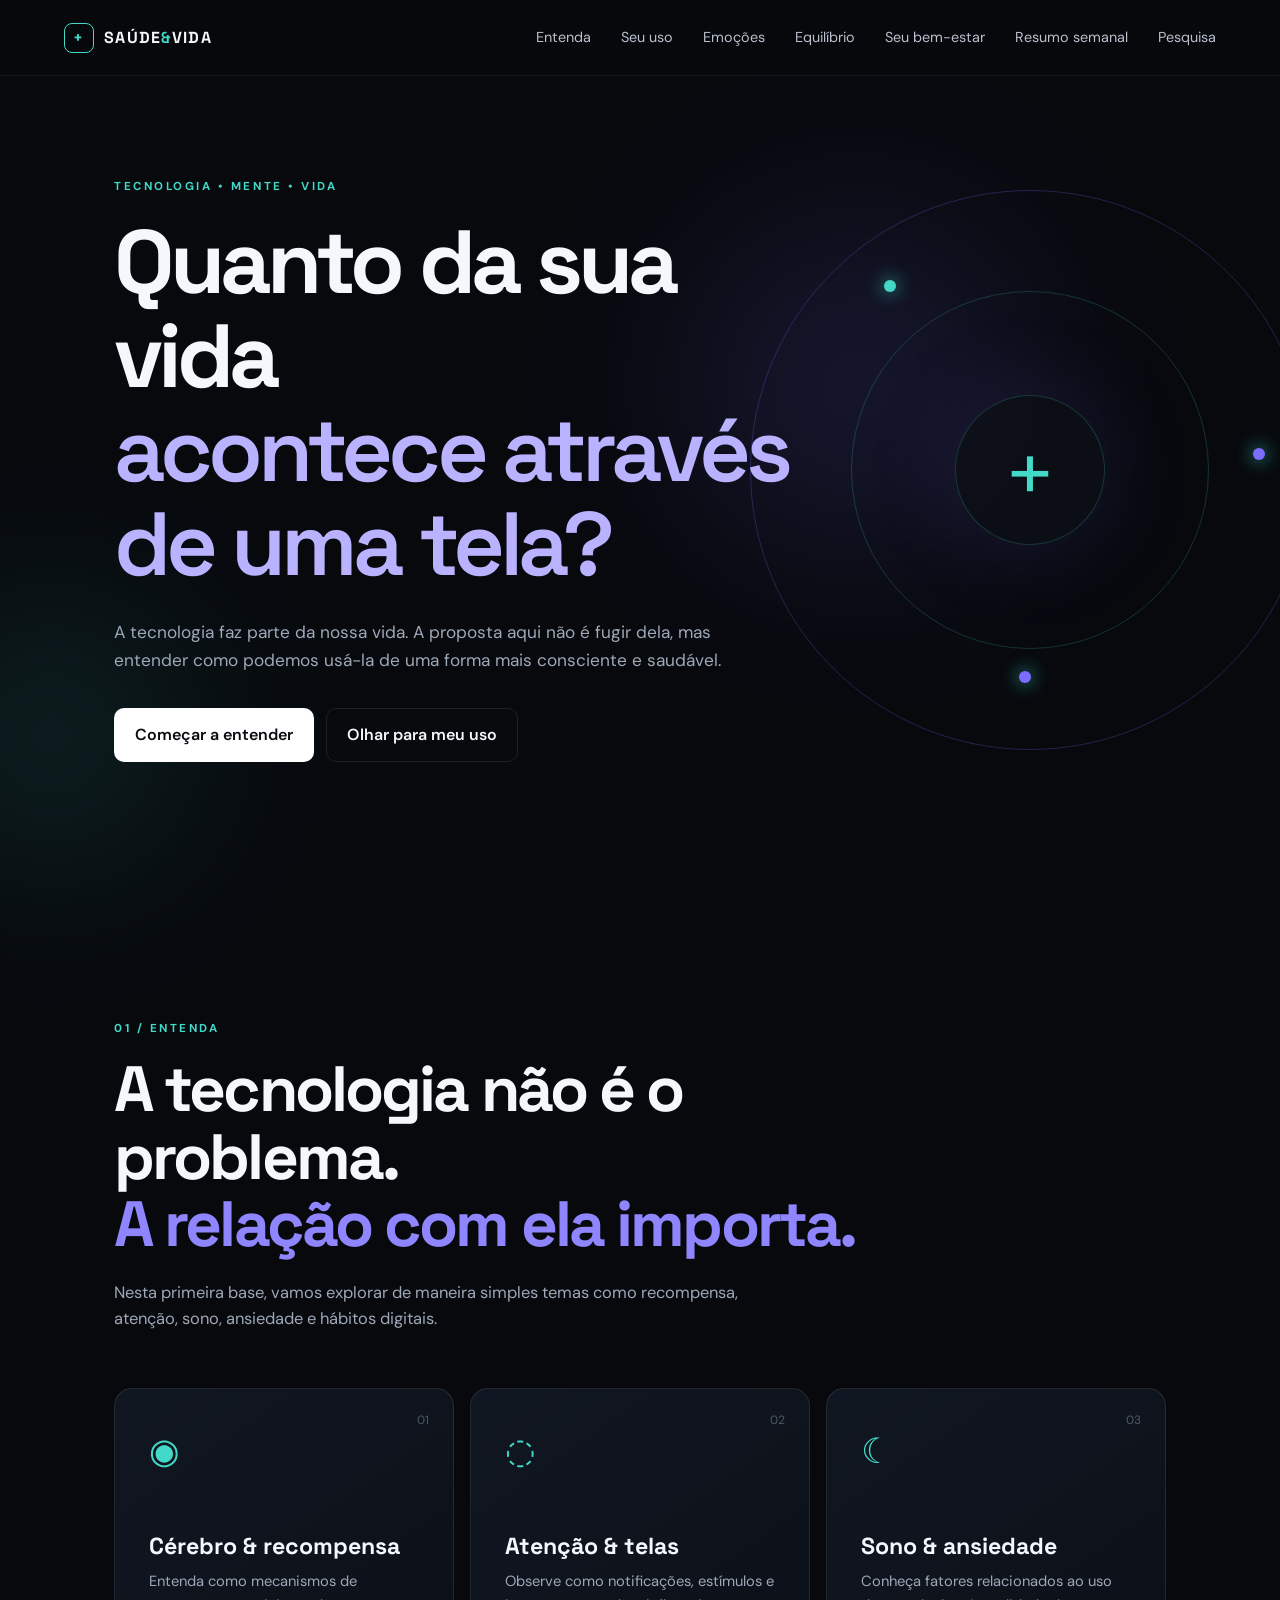
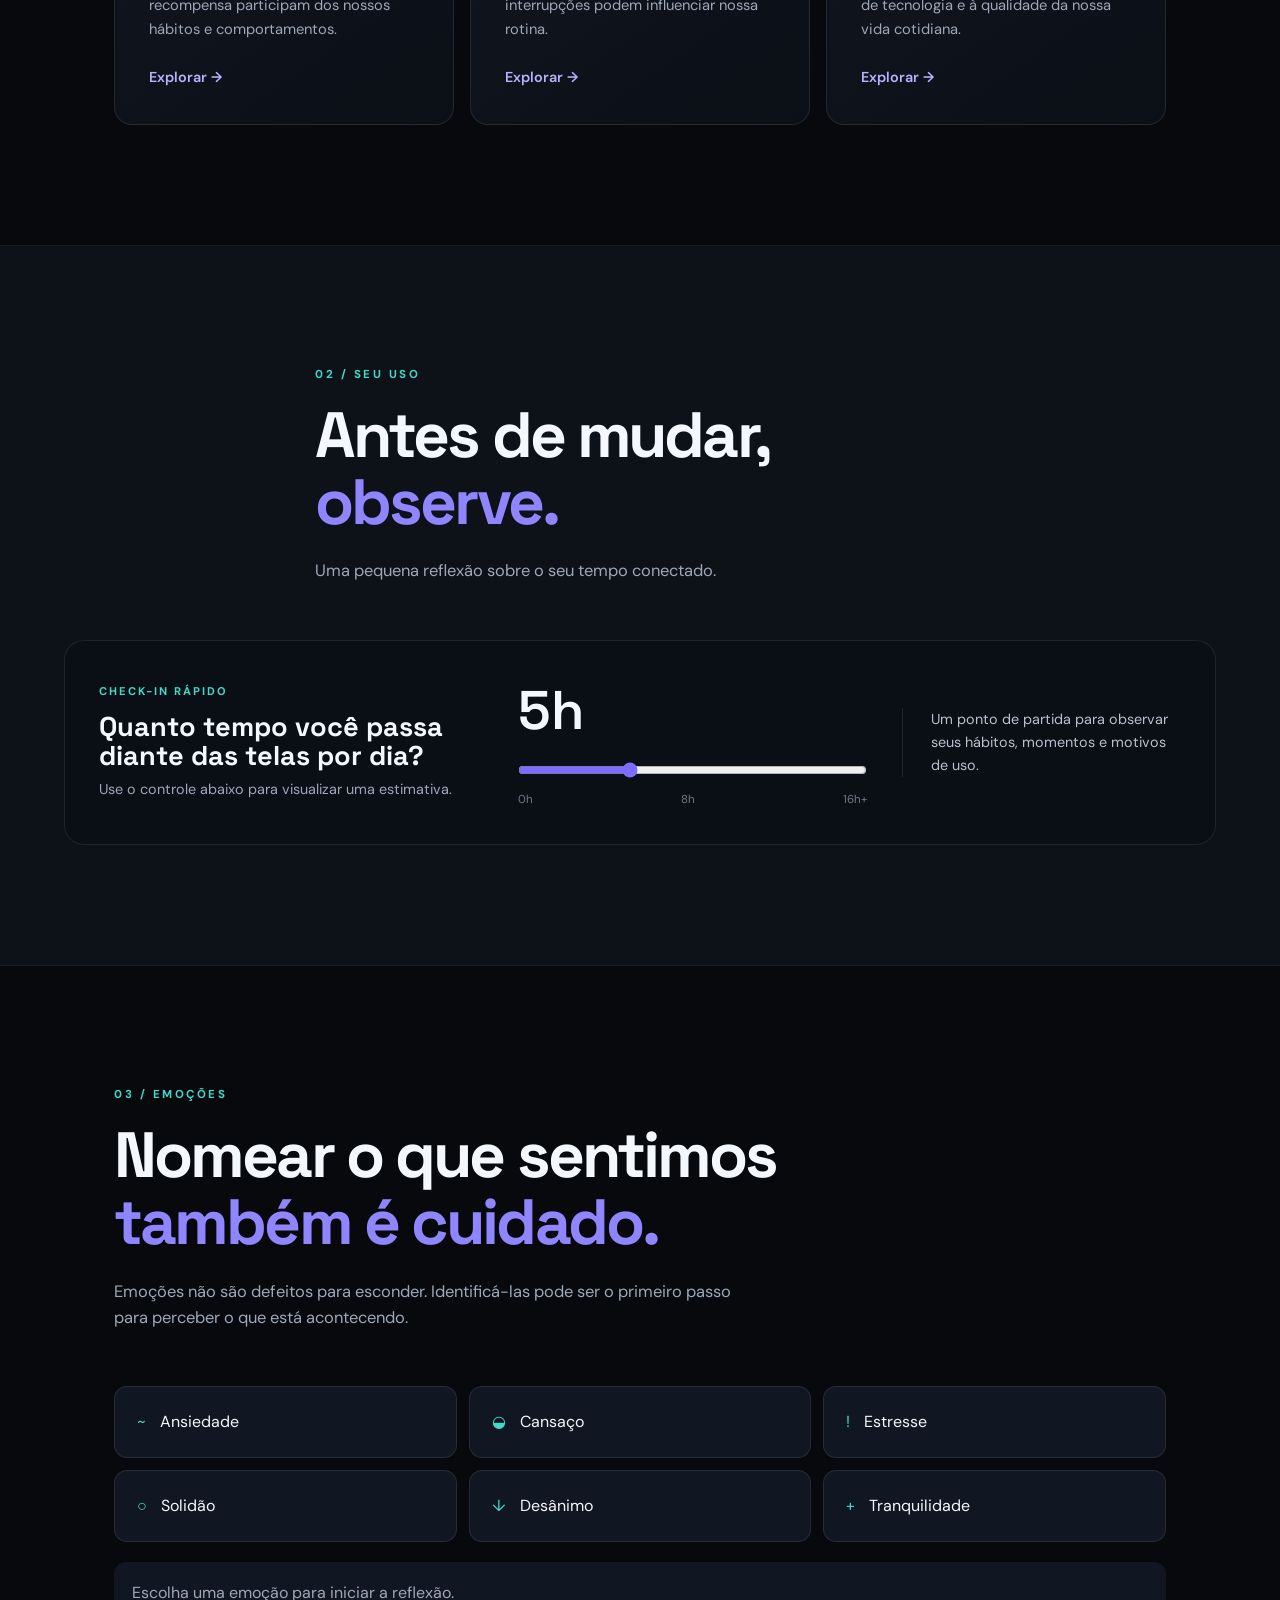
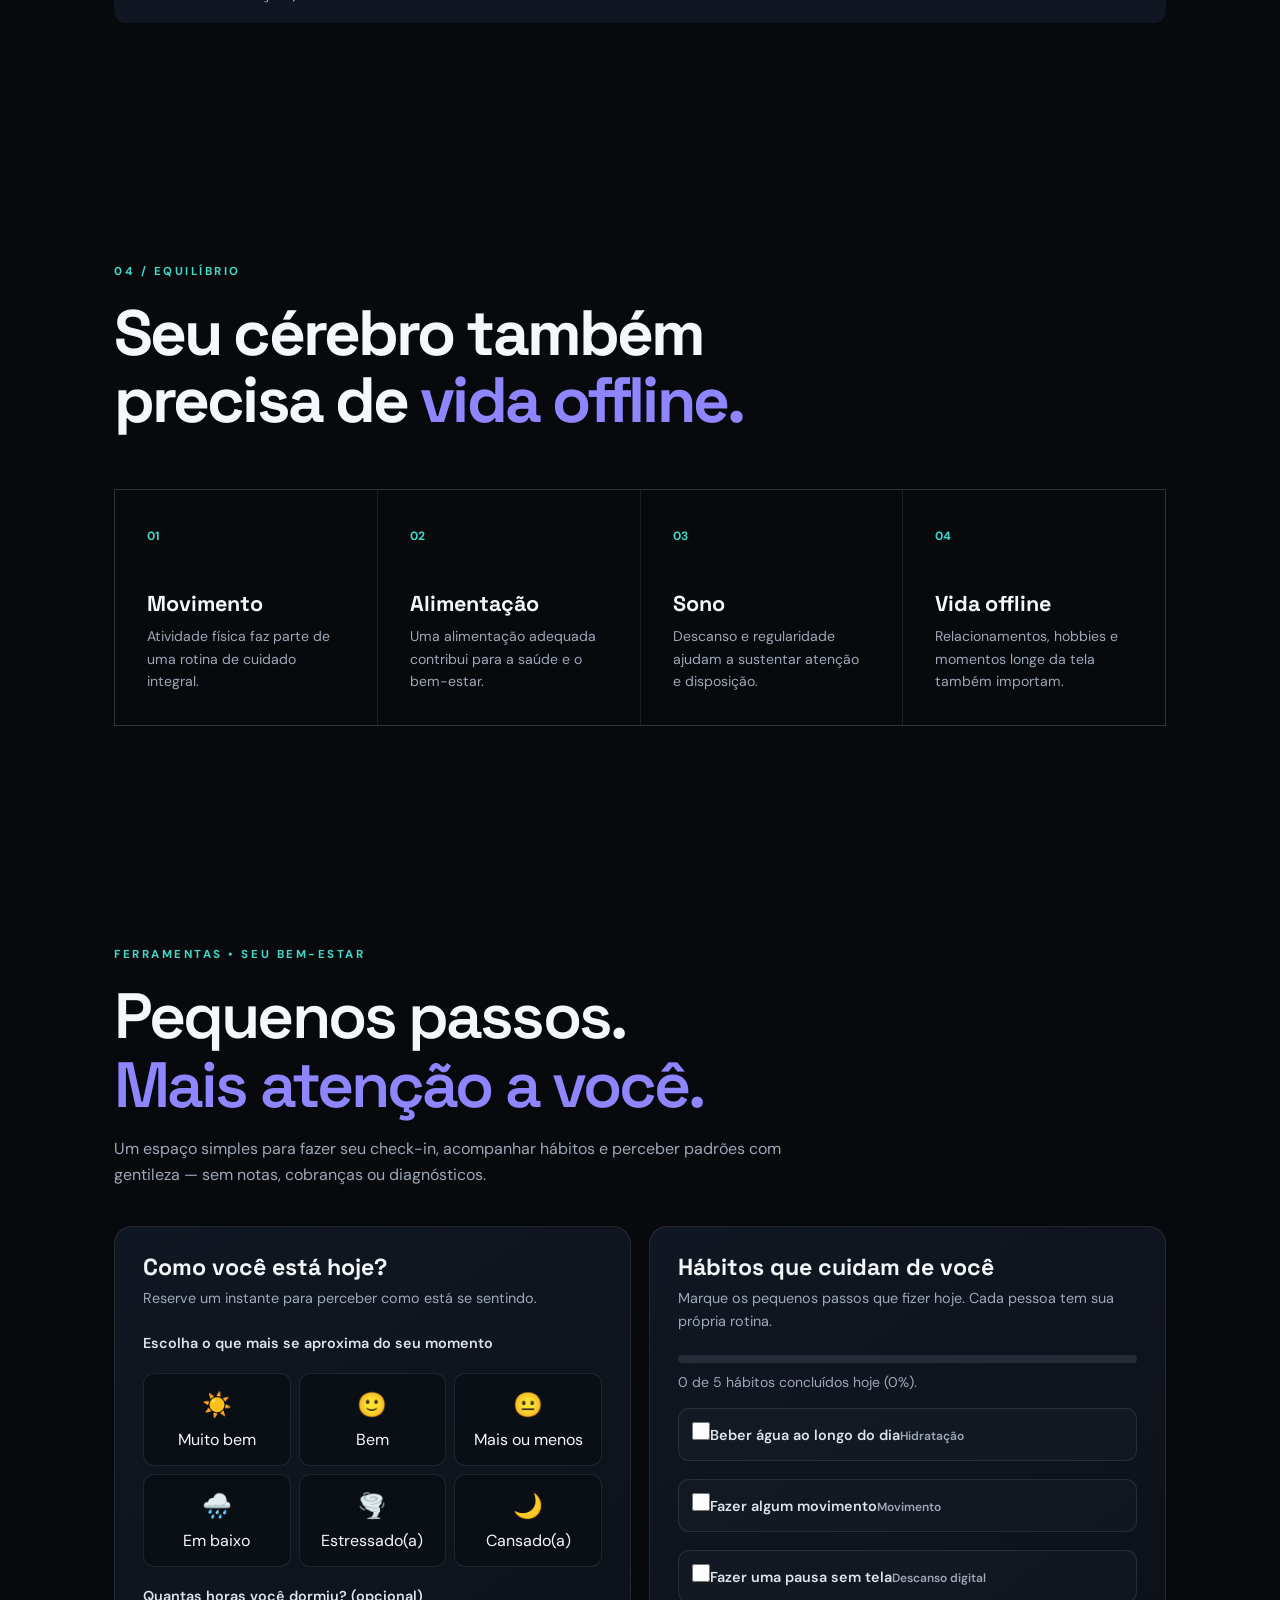
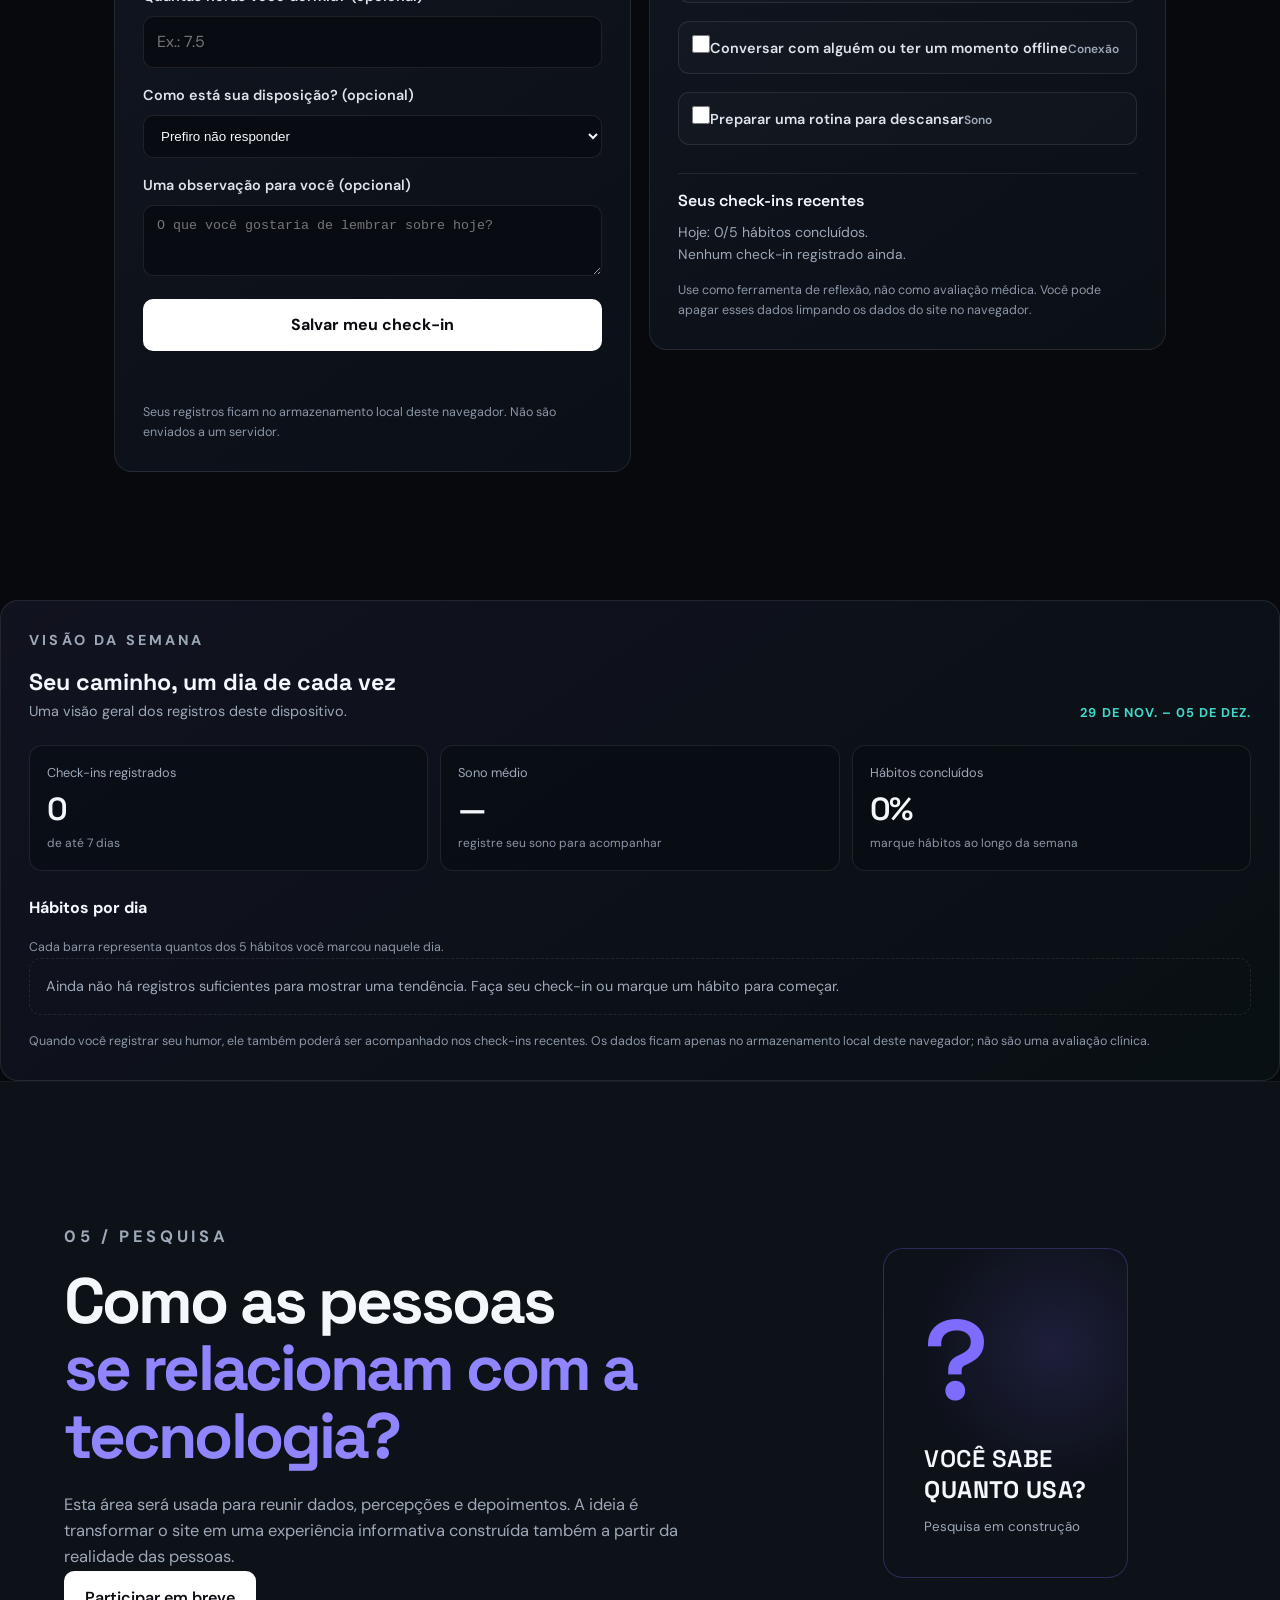
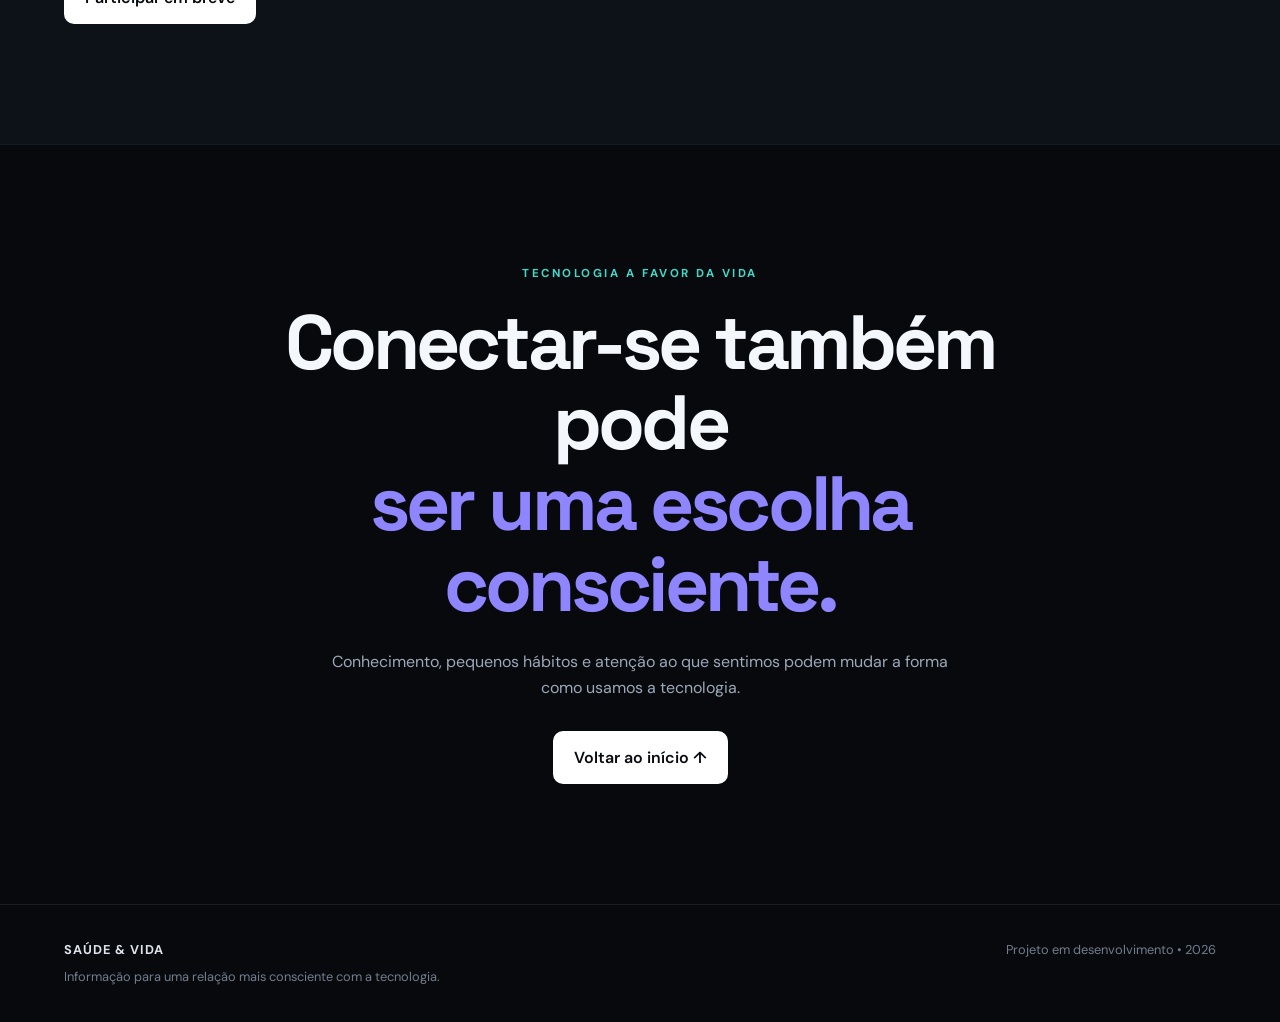
==== commit 113029ca: "Adiciona acesso direto ao resumo semanal no menu" ====
--- a/index.html
+++ b/index.html
@@ -24,6 +24,7 @@
       <a href="#emocoes">Emoções</a>
       <a href="#equilibrio">Equilíbrio</a>
       <a href="#bem-estar">Seu bem-estar</a>
+      <a href="#painel-semanal">Resumo semanal</a>
       <a href="#pesquisa">Pesquisa</a>
     </nav>
   </header>
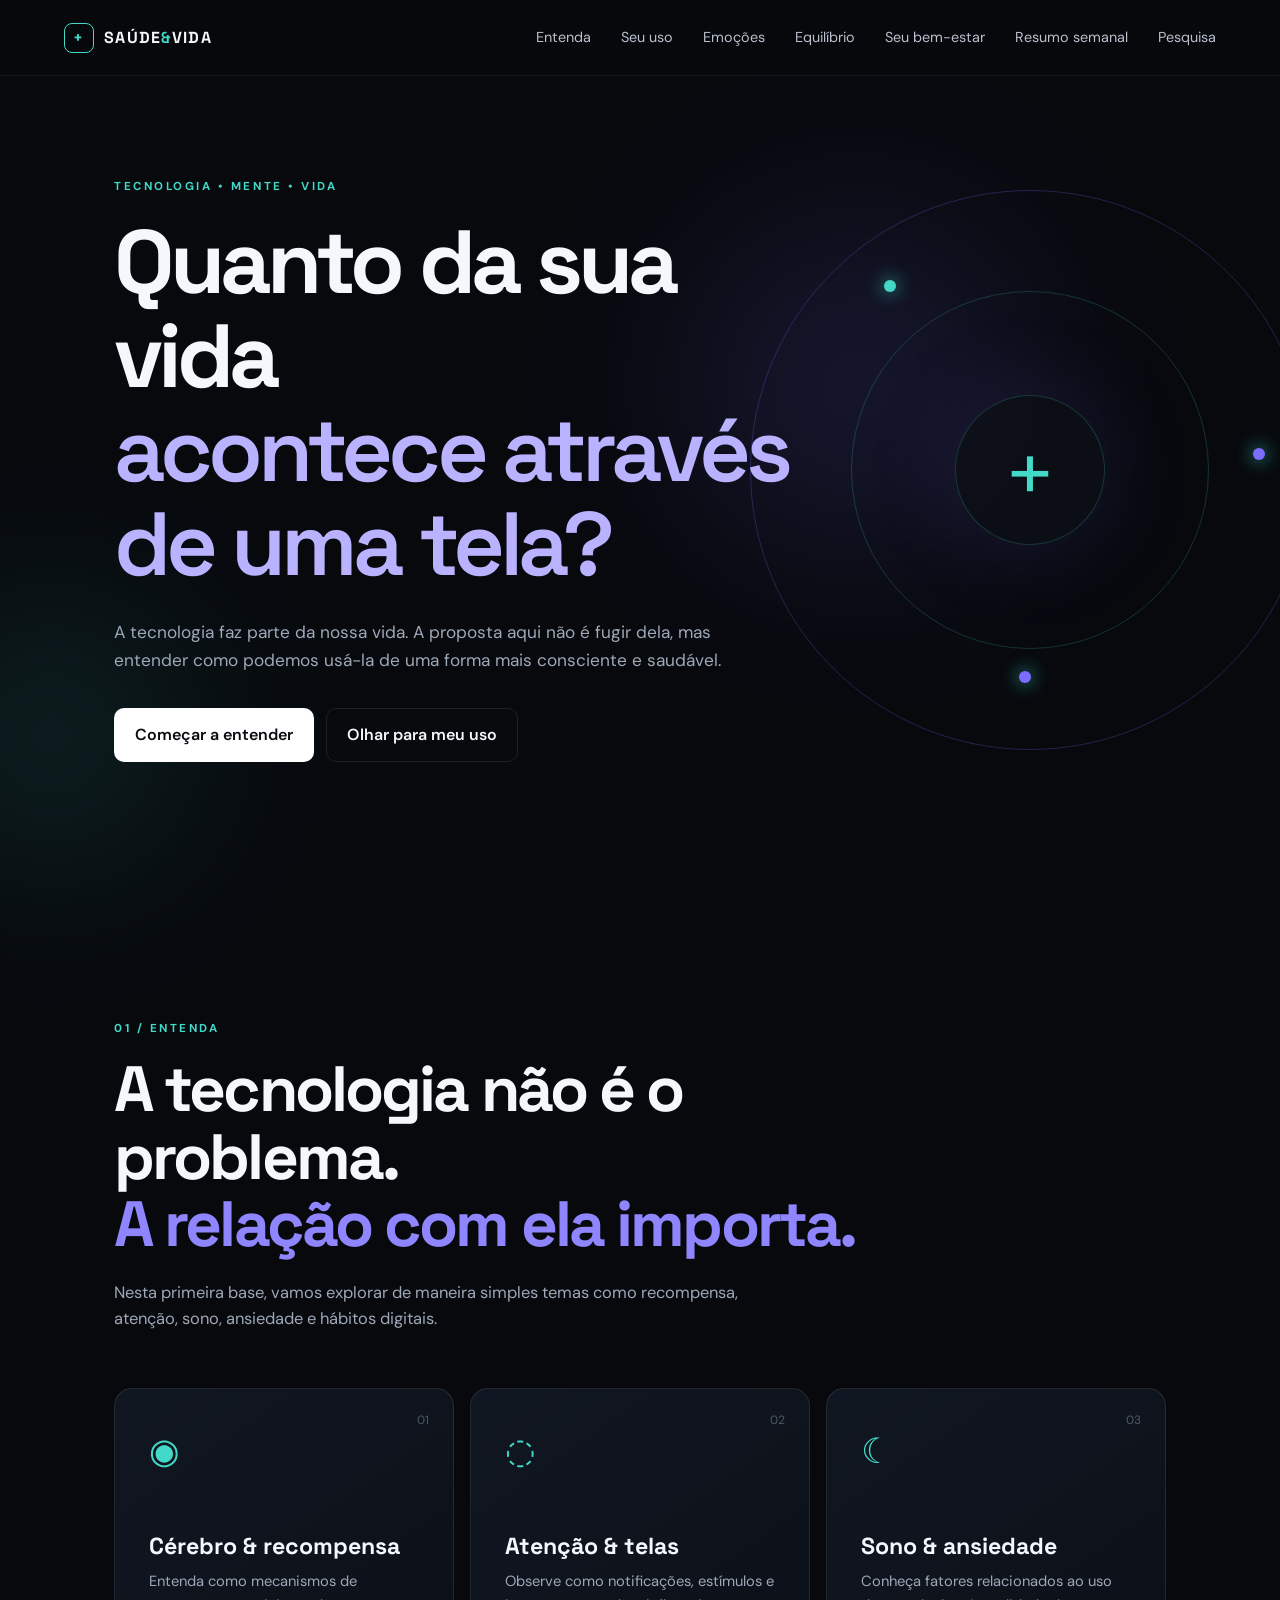
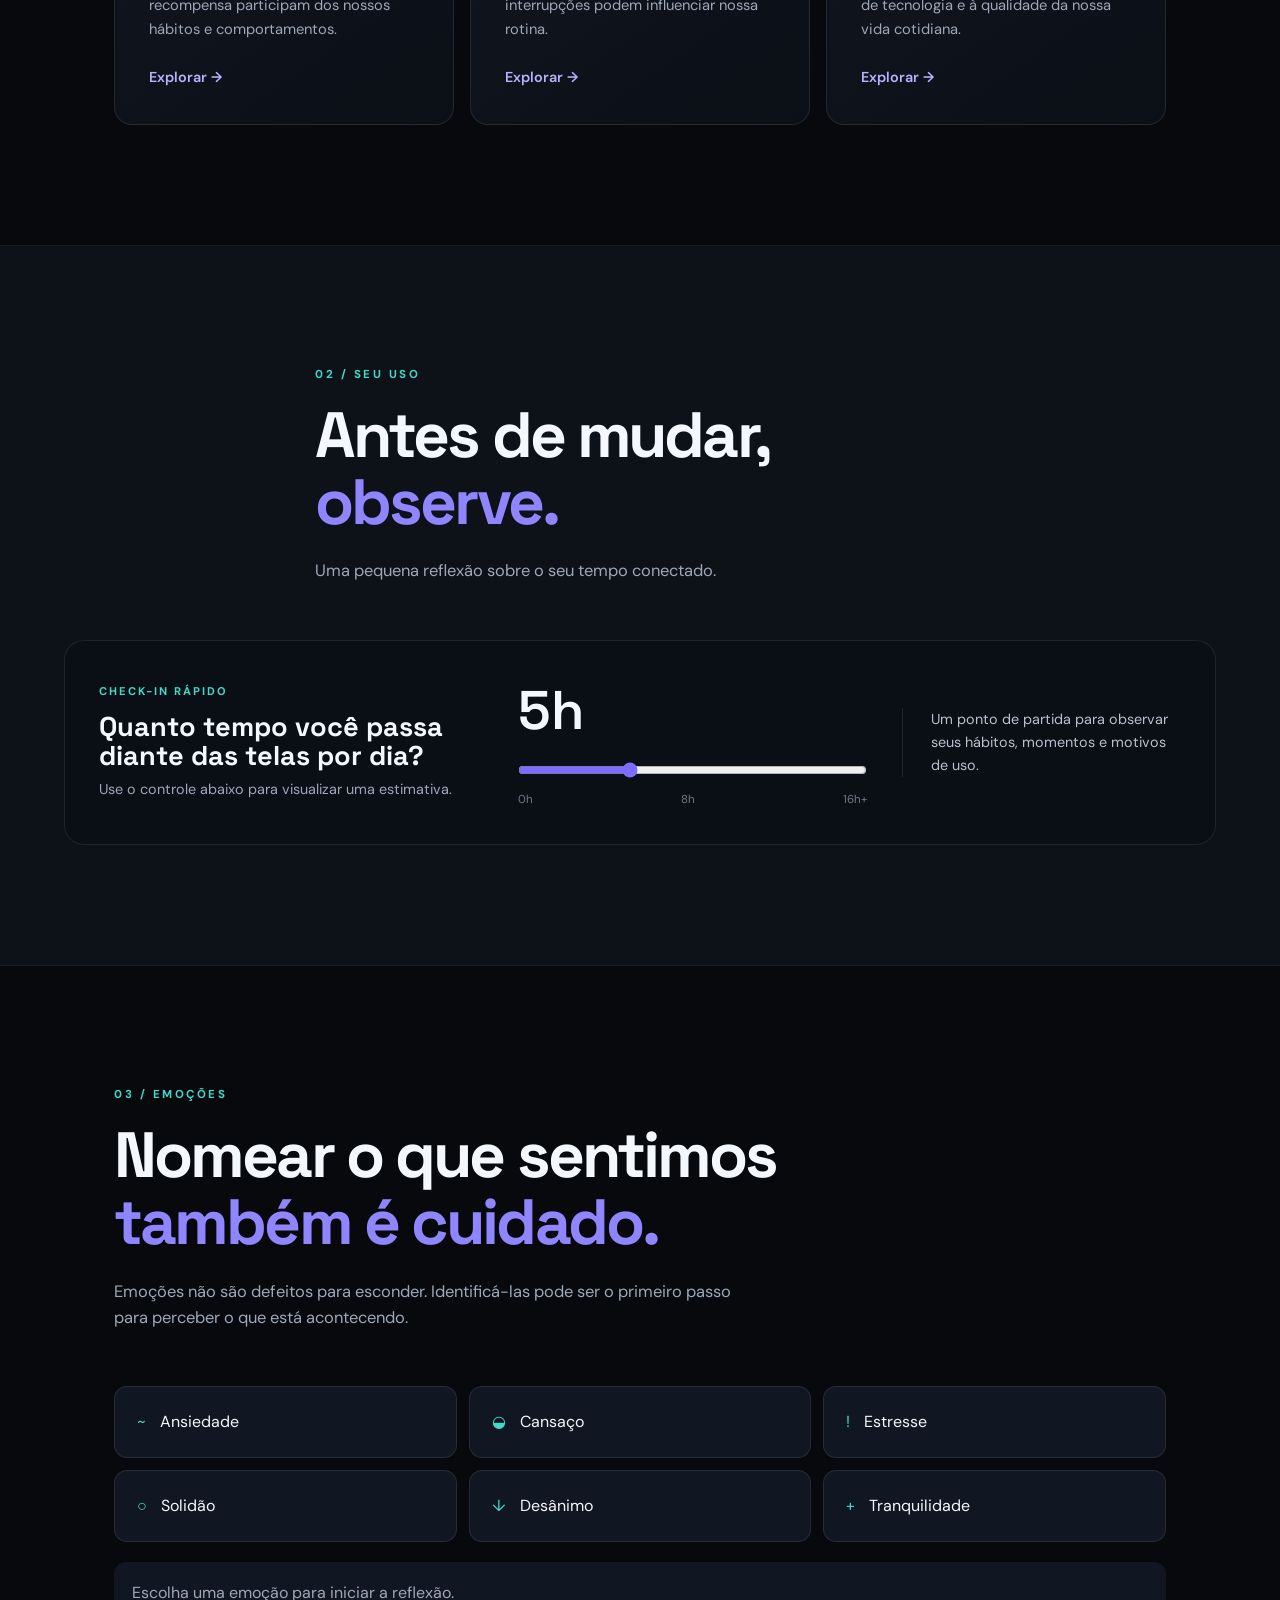
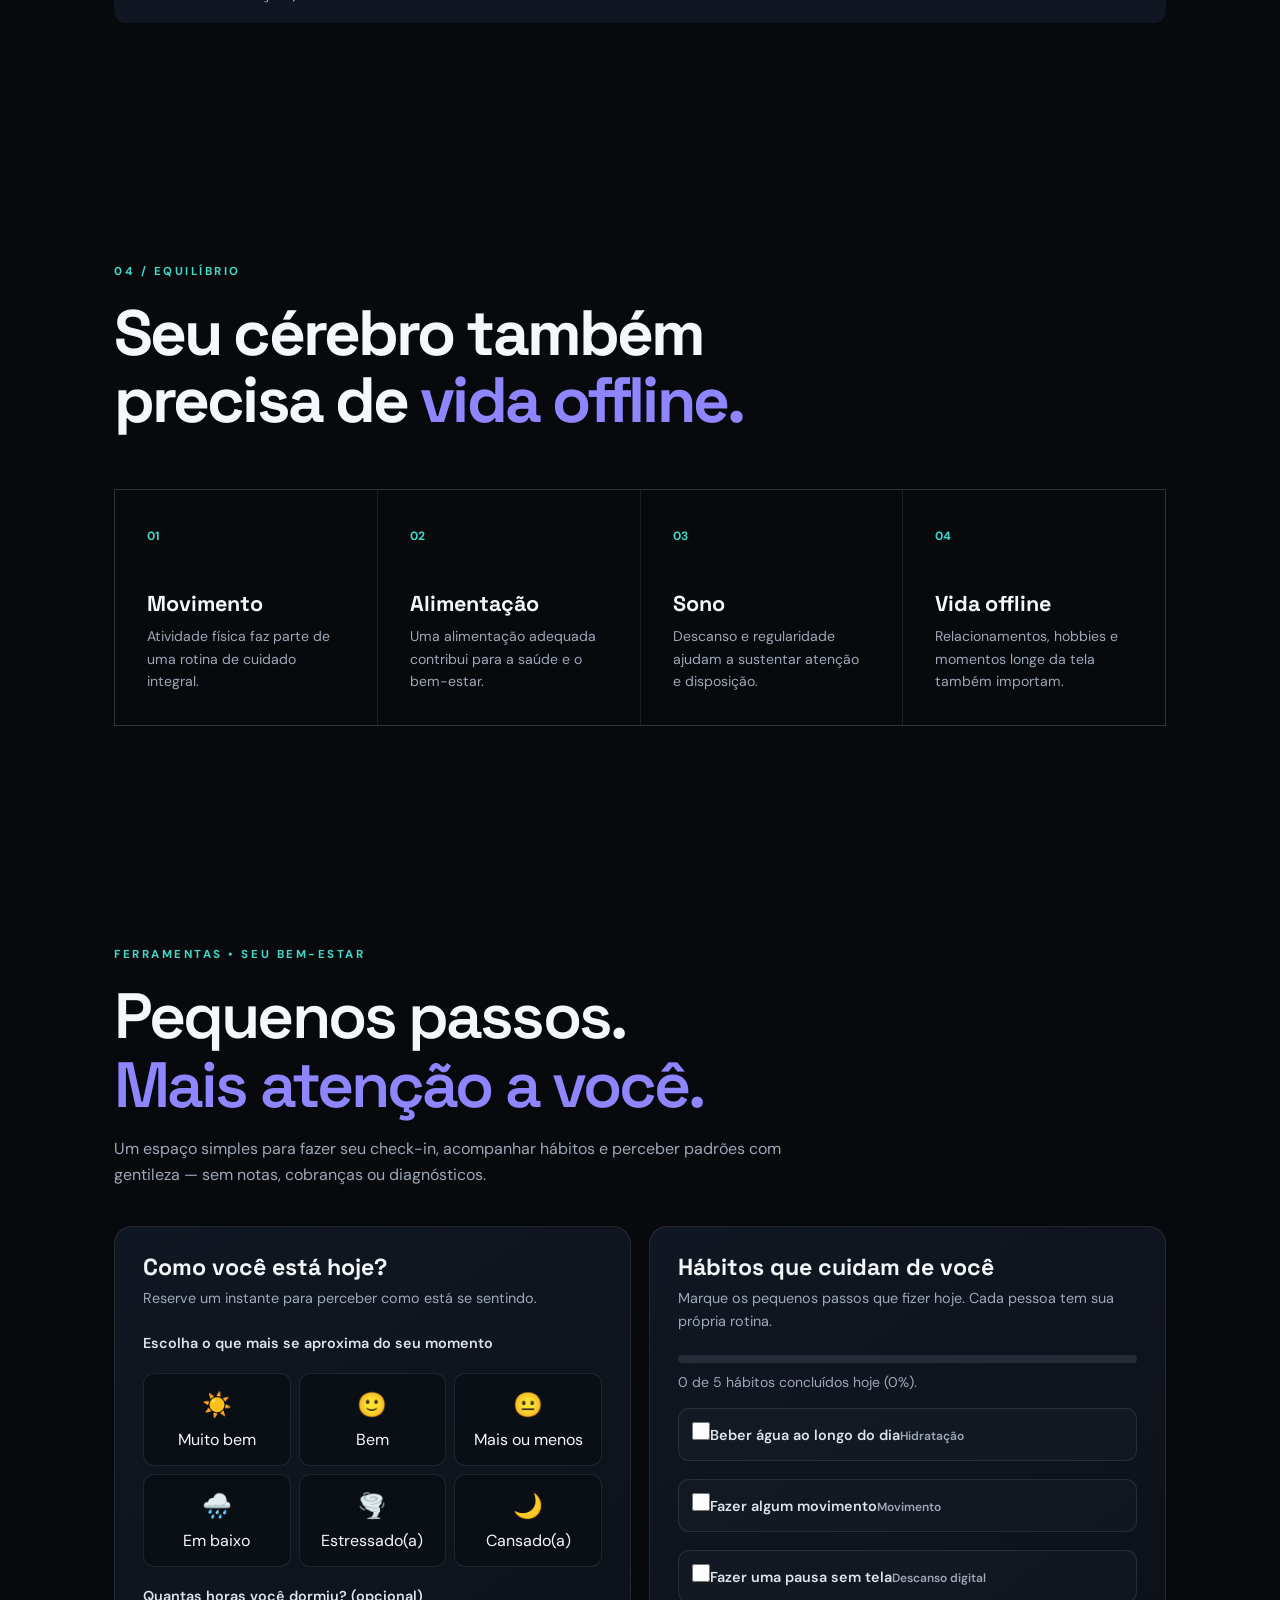
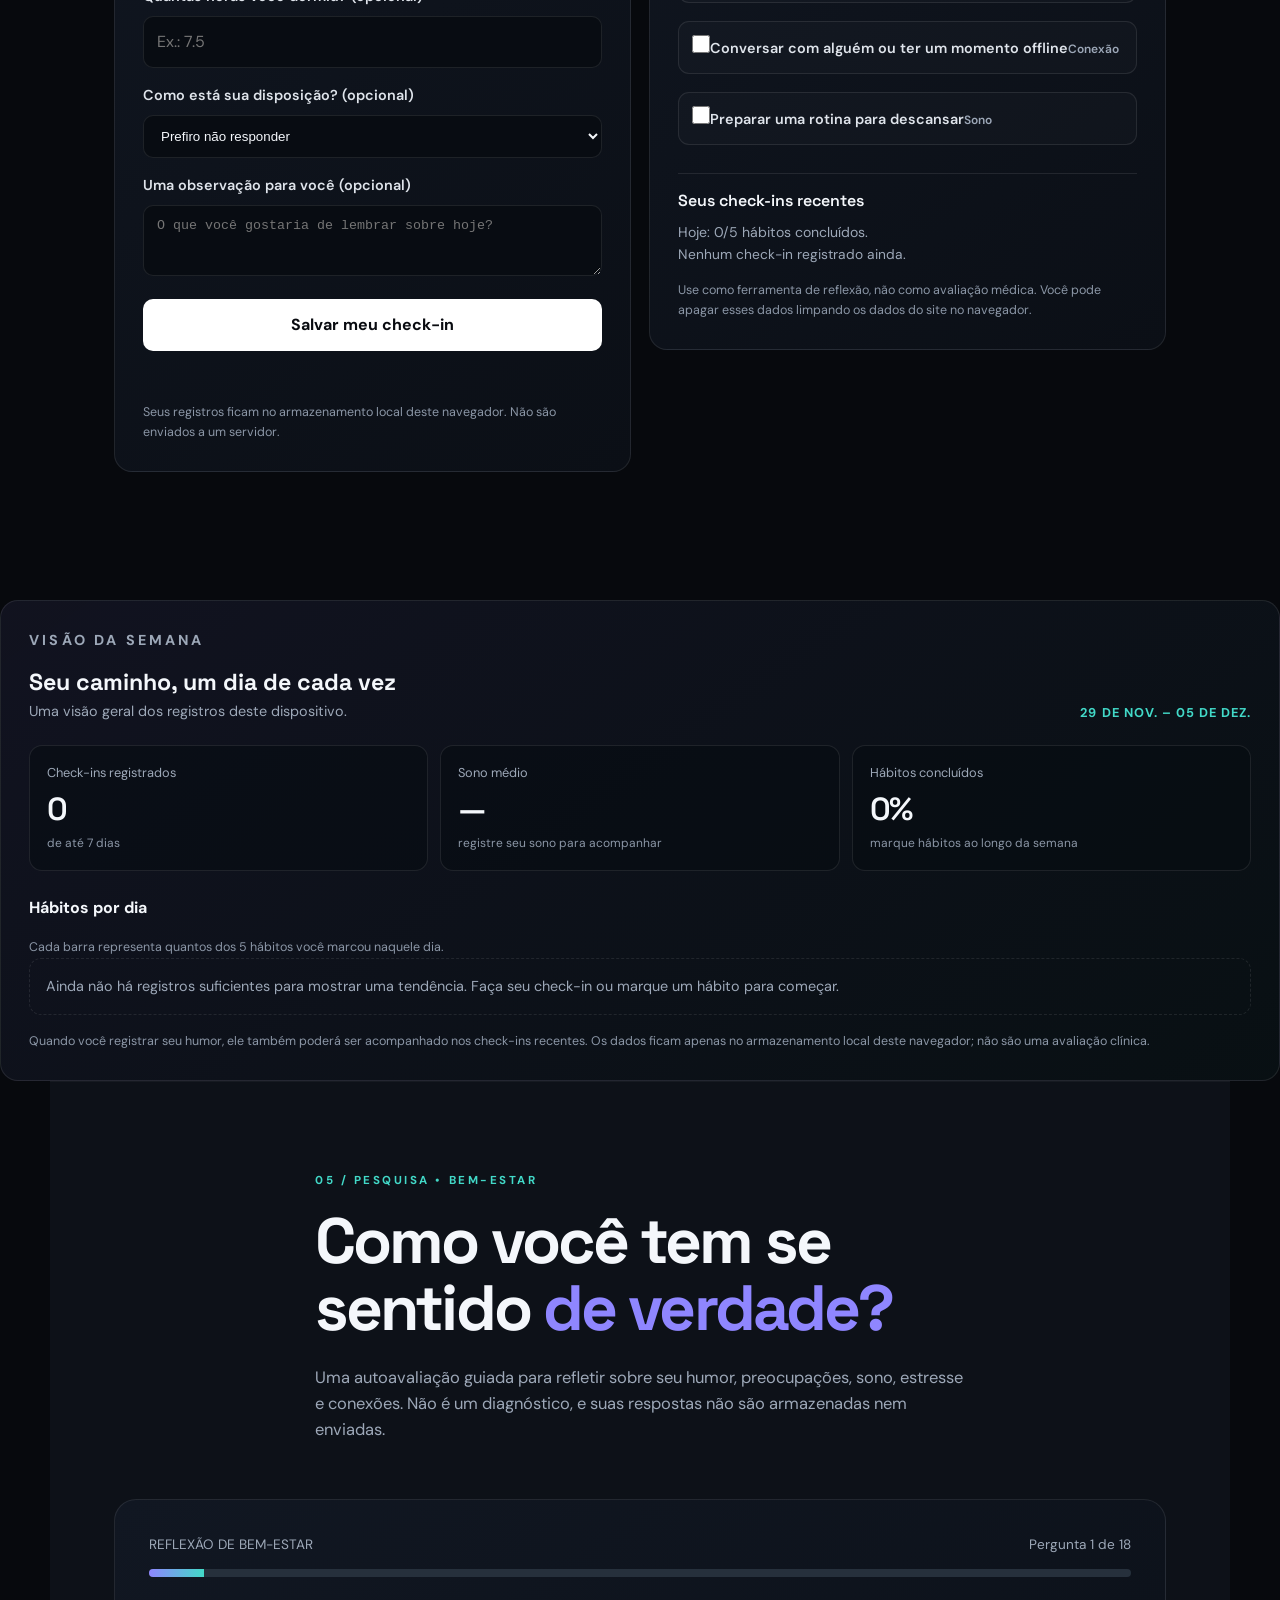
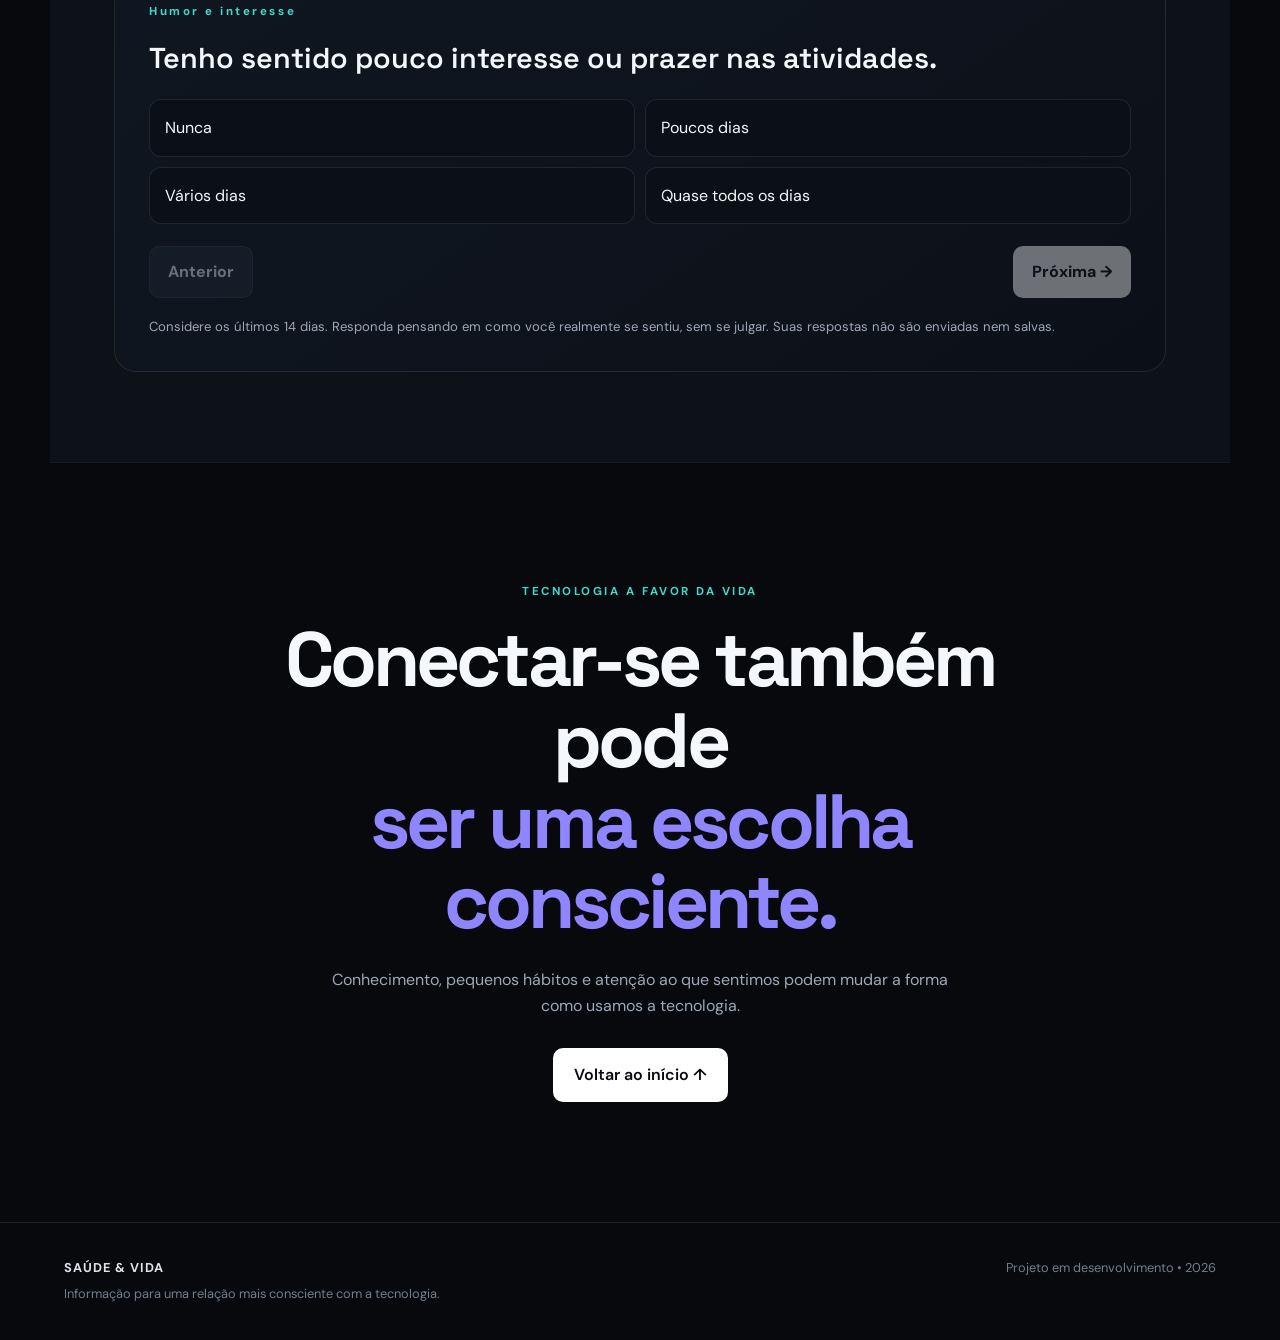
==== commit a06b7bae: "Integrate interactive emotional wellness screening section" ====
--- a/index.html
+++ b/index.html
@@ -8,6 +8,7 @@
   <link rel="stylesheet" href="style.css">
   <link rel="stylesheet" href="wellness.css">
   <link rel="stylesheet" href="dashboard.css">
+  <link rel="stylesheet" href="screening.css">
 </head>
 <body>
   <header class="site-header">
@@ -221,22 +222,14 @@
       <div id="wellness-dashboard" aria-live="polite"><p class="dashboard-empty">Carregando seu resumo semanal…</p></div>
     </section>
 
-    <section class="research section dark-section" id="pesquisa">
-      <div class="research-copy">
-        <p class="eyebrow">05 / PESQUISA</p>
-        <h2>Como as pessoas<br><span>se relacionam com a tecnologia?</span></h2>
-        <p>
-          Esta área será usada para reunir dados, percepções e depoimentos.
-          A ideia é transformar o site em uma experiência informativa construída
-          também a partir da realidade das pessoas.
-        </p>
-        <a class="button primary" href="#pesquisa">Participar em breve</a>
-      </div>
-
-      <div class="research-box">
-        <span class="big-number">?</span>
-        <p>VOCÊ SABE<br><strong>QUANTO USA?</strong></p>
-        <small>Pesquisa em construção</small>
+    <section class="emotional-screening section dark-section" id="pesquisa">
+      <div class="section-heading compact">
+        <p class="eyebrow">05 / PESQUISA • BEM-ESTAR</p>
+        <h2>Como você tem se sentido <span>de verdade?</span></h2>
+        <p>Uma autoavaliação guiada para refletir sobre seu humor, preocupações, sono, estresse e conexões. Não é um diagnóstico, e suas respostas não são armazenadas nem enviadas.</p>
+      </div>
+      <div id="emotional-screening" aria-live="polite" aria-atomic="true">
+        <p class="dashboard-empty">Preparando sua autoavaliação…</p>
       </div>
     </section>
 
@@ -259,5 +252,6 @@
   <script src="script.js"></script>
   <script src="wellness.js"></script>
   <script src="dashboard.js"></script>
+  <script src="screening.js"></script>
 </body>
 </html>
--- a/screening.css
+++ b/screening.css
@@ -0,0 +1,21 @@
+/* Pesquisa de bem-estar emocional — módulo independente e responsivo */
+.emotional-screening{max-width:var(--max,1200px);margin:0 auto;padding:90px 5vw}
+.screening-shell{border:1px solid var(--line,#303844);border-radius:22px;background:linear-gradient(145deg,var(--panel,#121821),#0b1018);padding:clamp(18px,4vw,34px)}
+.screening-top{display:flex;justify-content:space-between;gap:12px;align-items:center;flex-wrap:wrap;color:var(--muted,#9aa6b6);font-size:.85rem}
+.screening-progress{height:8px;background:#26303c;border-radius:20px;overflow:hidden;margin:14px 0 26px}.screening-progress span{display:block;height:100%;width:0;background:linear-gradient(90deg,#8f86ff,#42d9c8);transition:width .25s}
+.screening-question{font:600 clamp(1.25rem,3vw,1.8rem)/1.3 "Space Grotesk",sans-serif;margin:12px 0 22px}
+.screening-options{display:grid;grid-template-columns:repeat(2,minmax(0,1fr));gap:10px}
+.screening-option{padding:15px;text-align:left;border:1px solid var(--line,#303844);border-radius:12px;background:#0b1018;color:var(--text,#edf1f6);cursor:pointer;transition:border-color .2s,background .2s}
+.screening-option:hover,.screening-option:focus-visible{border-color:#42d9c8;outline:none}.screening-option[aria-pressed=true]{border-color:#42d9c8;background:rgba(66,217,200,.12);box-shadow:inset 0 0 0 1px rgba(66,217,200,.18)}
+.screening-controls{display:flex;justify-content:space-between;gap:12px;margin-top:22px}.screening-controls button,.screening-restart{border:1px solid var(--line,#303844);border-radius:10px;padding:12px 18px;background:#202936;color:var(--text,#edf1f6);font-weight:700;cursor:pointer}.screening-controls button:disabled{opacity:.4;cursor:not-allowed}.screening-controls .next{background:var(--white,#fff);color:#0b1018;border-color:transparent}
+.screening-note{font-size:.82rem;color:var(--muted,#9aa6b6);margin-top:18px;line-height:1.6}
+.screening-results{display:grid;gap:14px;margin-top:20px}.screening-result-card{border:1px solid var(--line,#303844);border-radius:14px;padding:16px;background:rgba(255,255,255,.025)}
+.screening-result-head{display:flex;justify-content:space-between;gap:10px;align-items:center;margin-bottom:10px}.screening-result-head strong{font-size:1rem}.screening-meter{height:9px;border-radius:20px;background:#26303c;overflow:hidden}.screening-meter span{display:block;height:100%;border-radius:20px;background:linear-gradient(90deg,#42d9c8,#8f86ff)}
+.screening-result-card p,.screening-report p{color:var(--muted,#9aa6b6);font-size:.9rem;line-height:1.6;margin:9px 0 0}
+.screening-report{border:1px solid rgba(66,217,200,.25);border-radius:16px;padding:20px;background:rgba(66,217,200,.055);margin-top:18px}
+.screening-alert{border:1px solid rgba(226,156,76,.4);border-radius:14px;background:rgba(226,156,76,.08);padding:16px;margin-top:16px}
+.screening-alert h3{margin-top:0}.screening-alert p{line-height:1.6}
+.screening-results-actions{display:flex;gap:10px;flex-wrap:wrap;margin-top:18px}
+.screening-results-actions button{border:1px solid var(--line,#303844);border-radius:10px;padding:12px 18px;background:#202936;color:var(--text,#edf1f6);font-weight:700;cursor:pointer}
+@media(max-width:620px){.emotional-screening{padding:70px 5vw}.screening-options{grid-template-columns:1fr}.screening-controls button{flex:1}.screening-shell{padding:18px}}
+@media(prefers-reduced-motion:reduce){.screening-progress span,.screening-option{transition:none}}
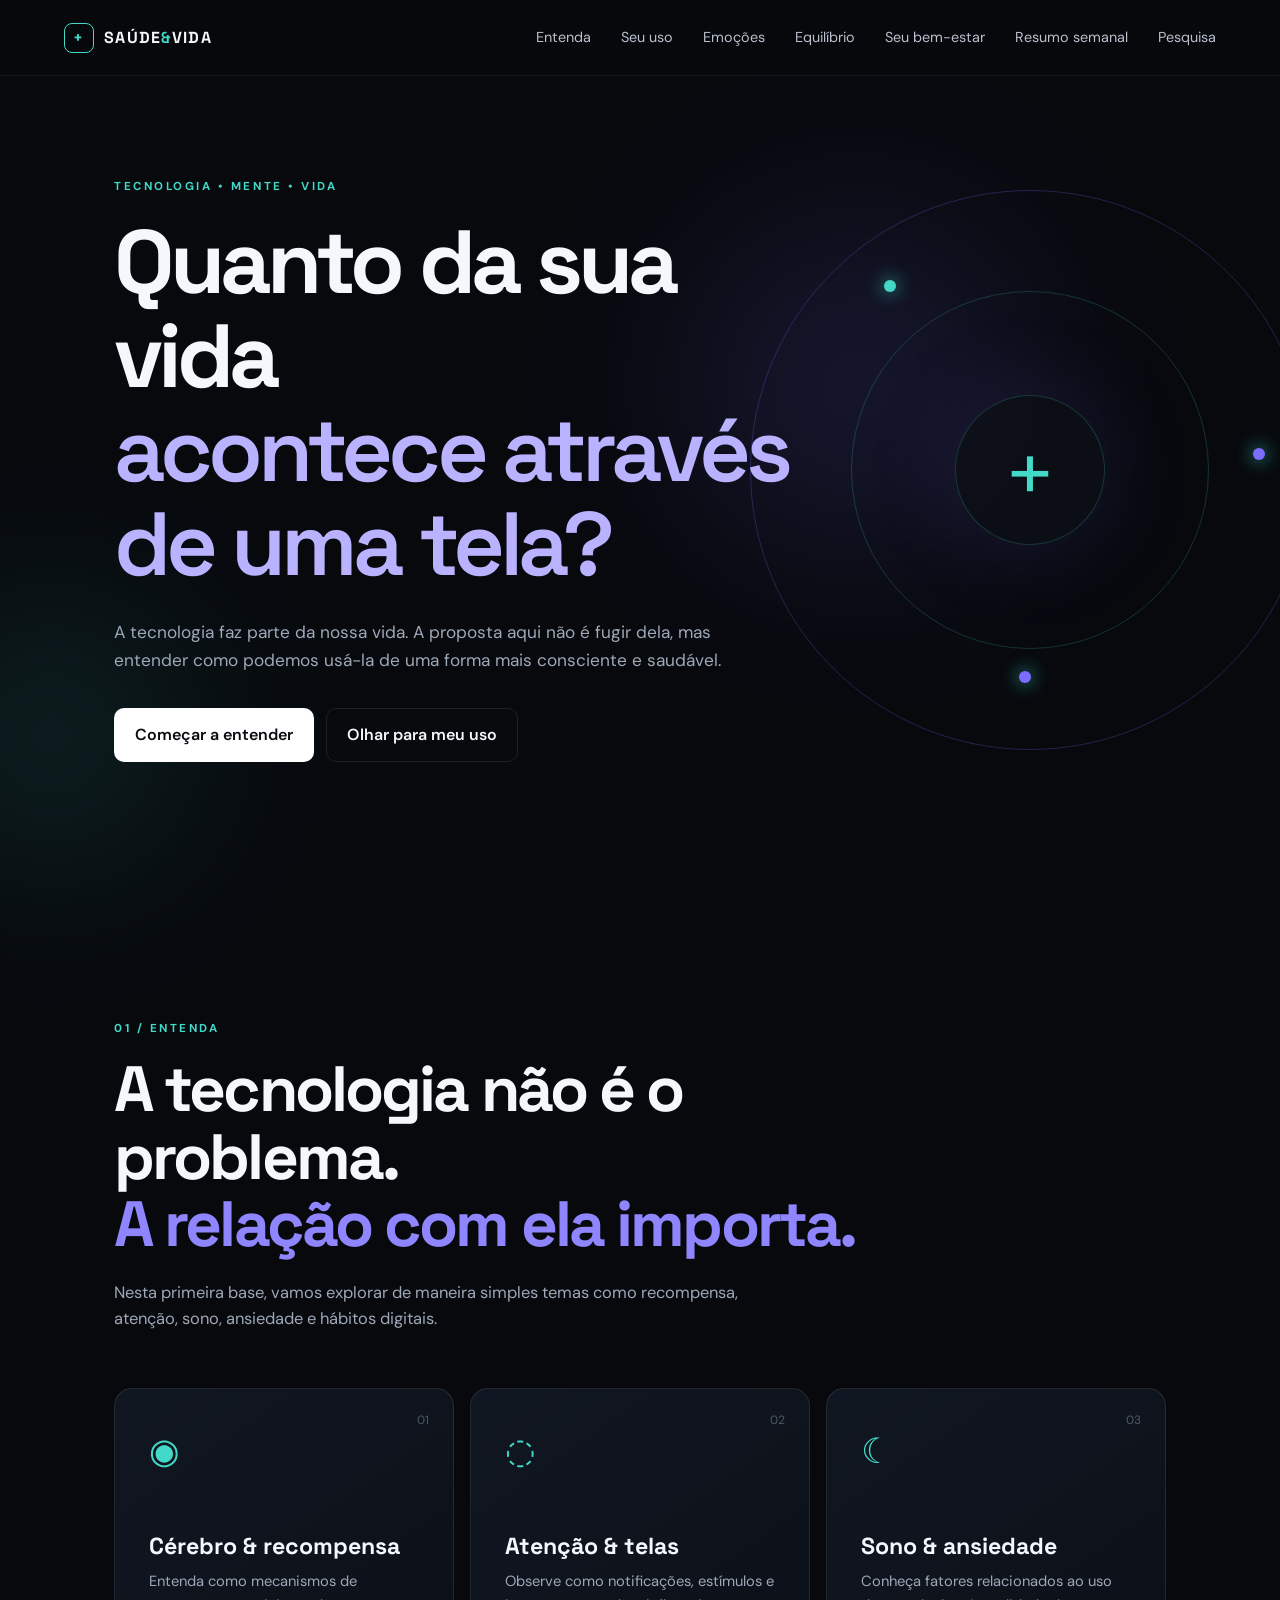
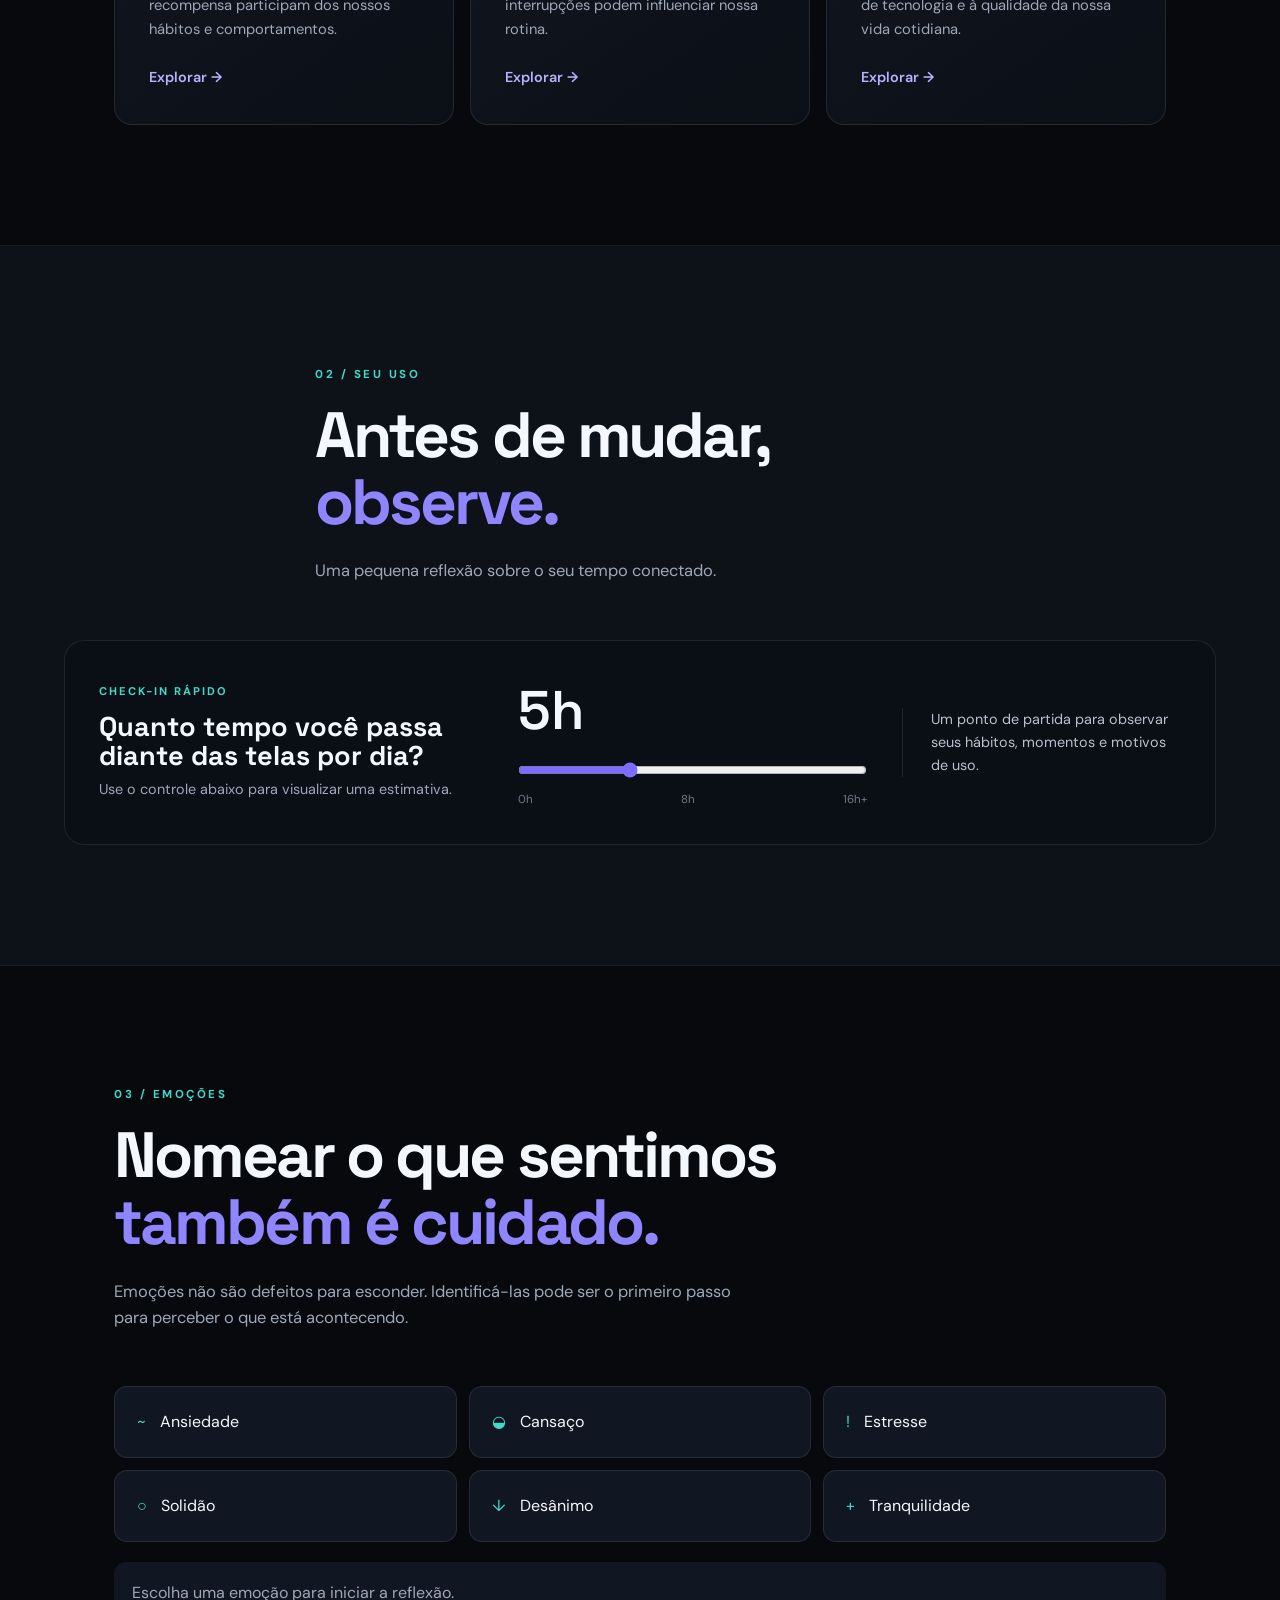
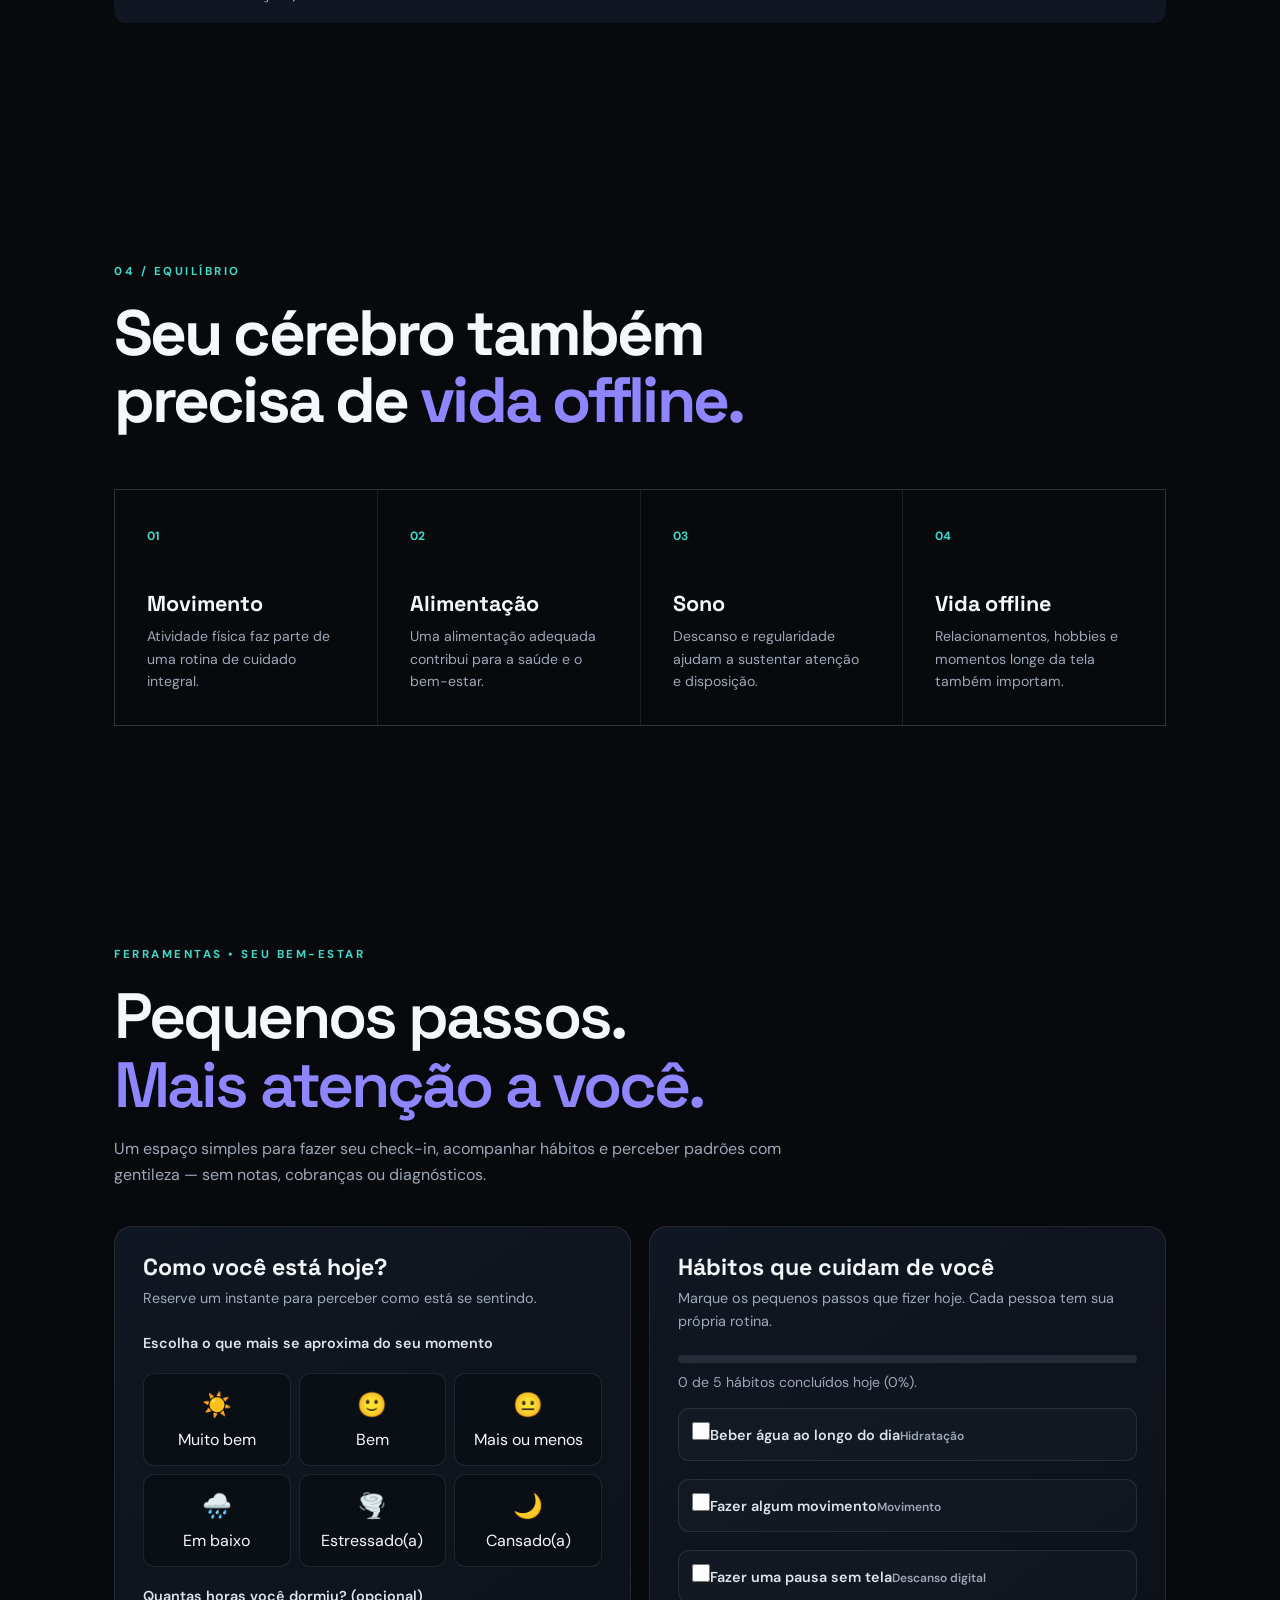
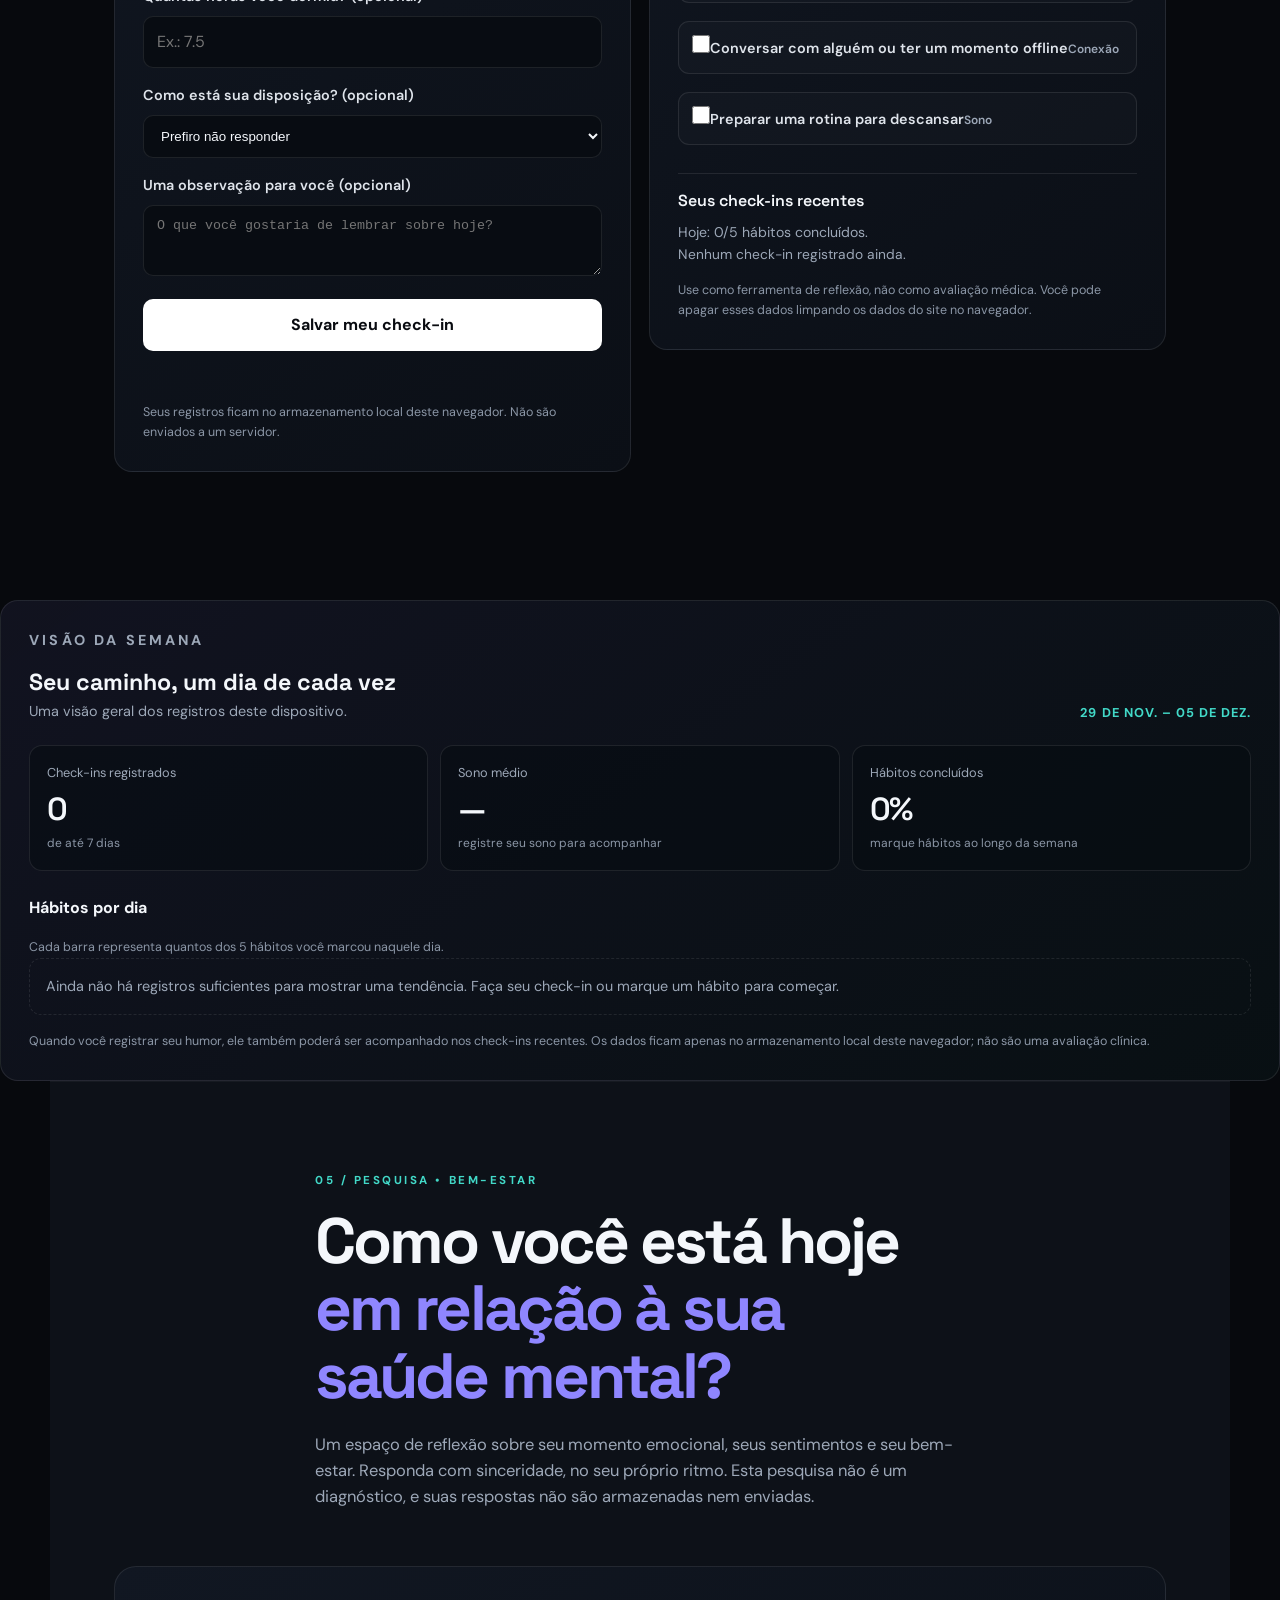
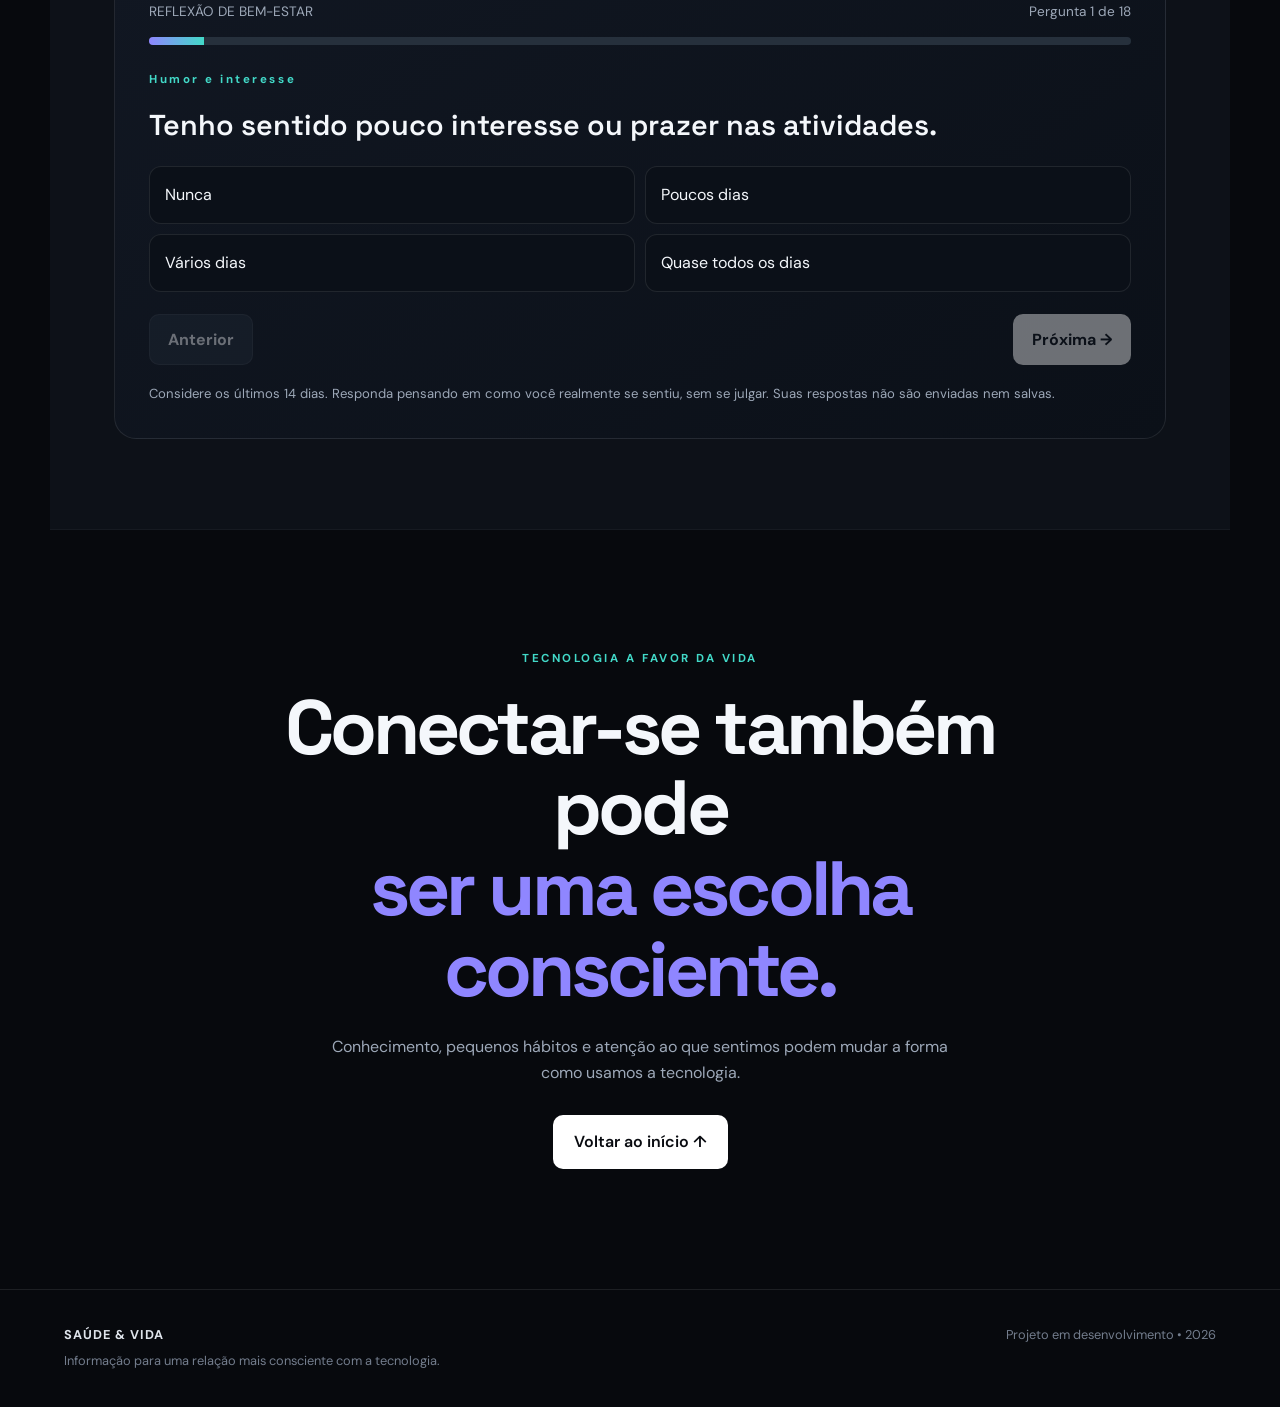
==== commit 35a78ee8: "Update emotional wellness survey introduction" ====
--- a/index.html
+++ b/index.html
@@ -225,8 +225,8 @@
     <section class="emotional-screening section dark-section" id="pesquisa">
       <div class="section-heading compact">
         <p class="eyebrow">05 / PESQUISA • BEM-ESTAR</p>
-        <h2>Como você tem se sentido <span>de verdade?</span></h2>
-        <p>Uma autoavaliação guiada para refletir sobre seu humor, preocupações, sono, estresse e conexões. Não é um diagnóstico, e suas respostas não são armazenadas nem enviadas.</p>
+        <h2>Como você está hoje <span>em relação à sua saúde mental?</span></h2>
+        <p>Um espaço de reflexão sobre seu momento emocional, seus sentimentos e seu bem-estar. Responda com sinceridade, no seu próprio ritmo. Esta pesquisa não é um diagnóstico, e suas respostas não são armazenadas nem enviadas.</p>
       </div>
       <div id="emotional-screening" aria-live="polite" aria-atomic="true">
         <p class="dashboard-empty">Preparando sua autoavaliação…</p>
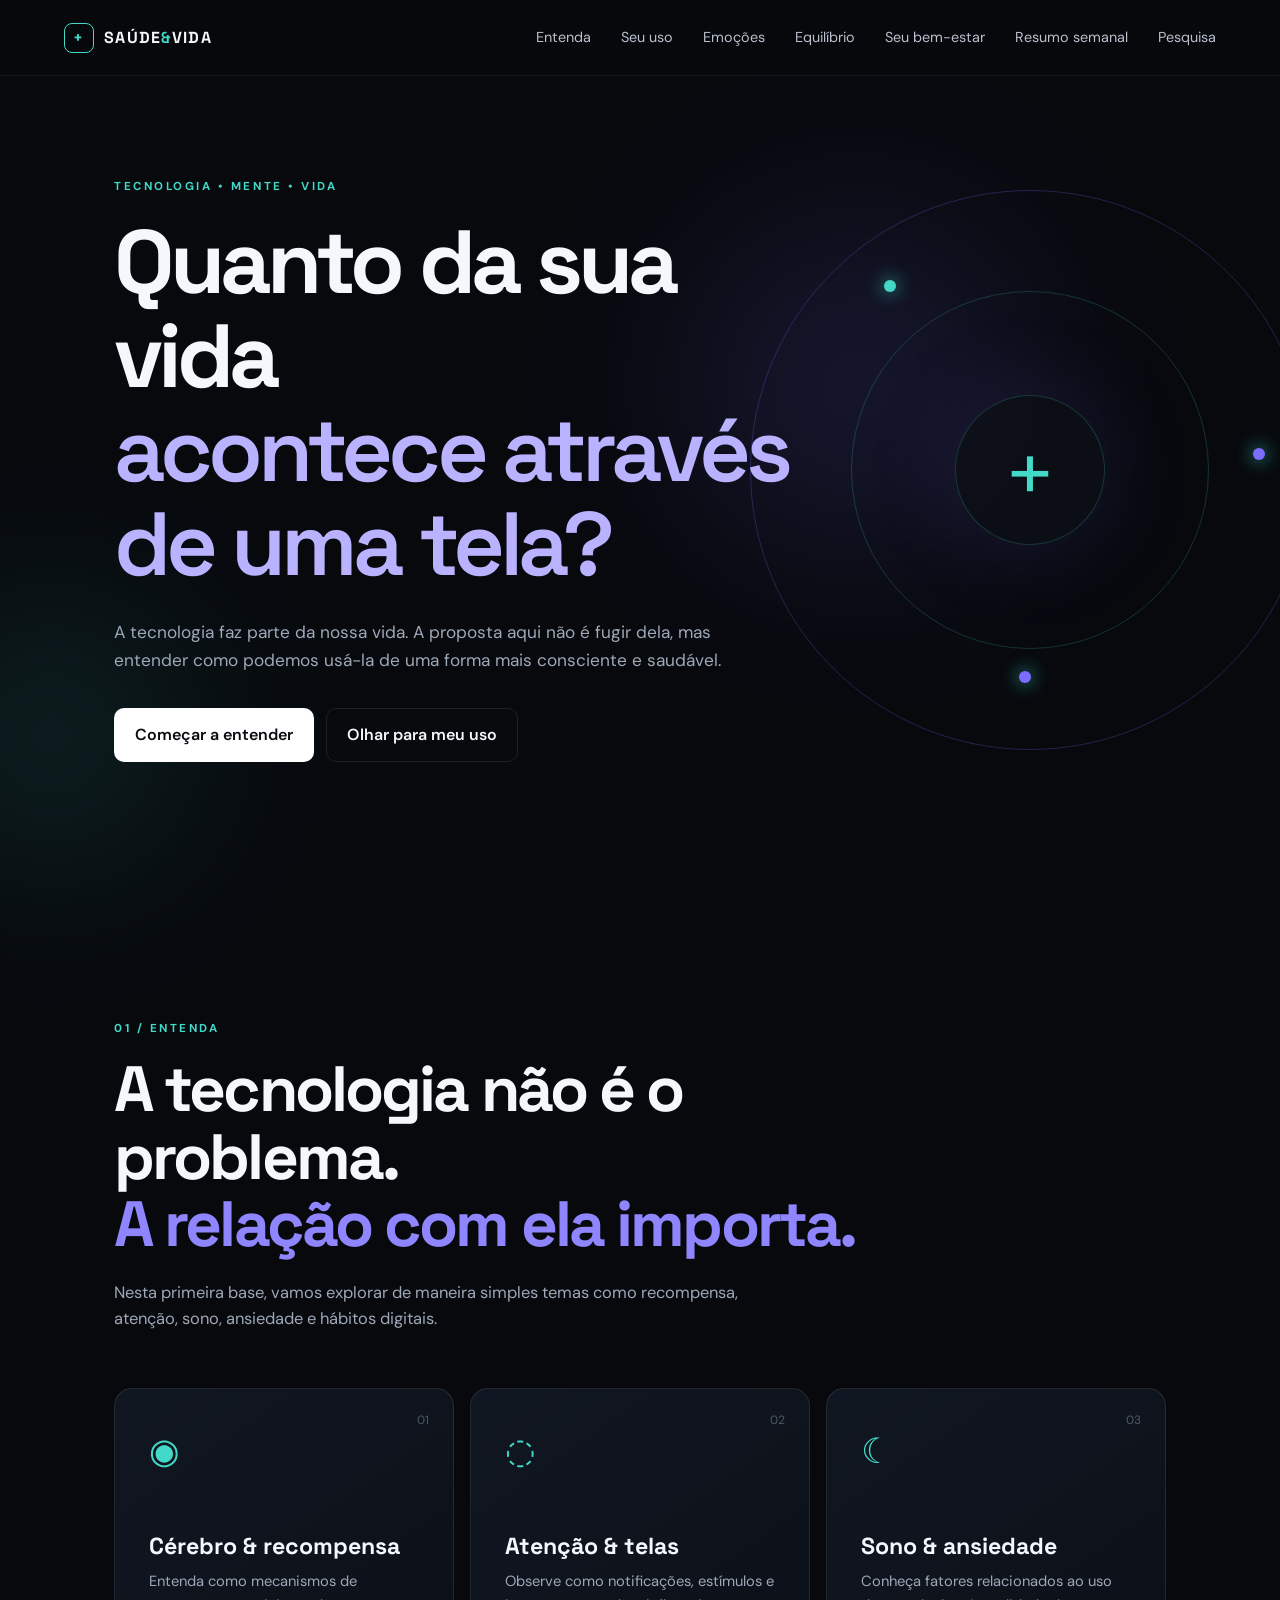
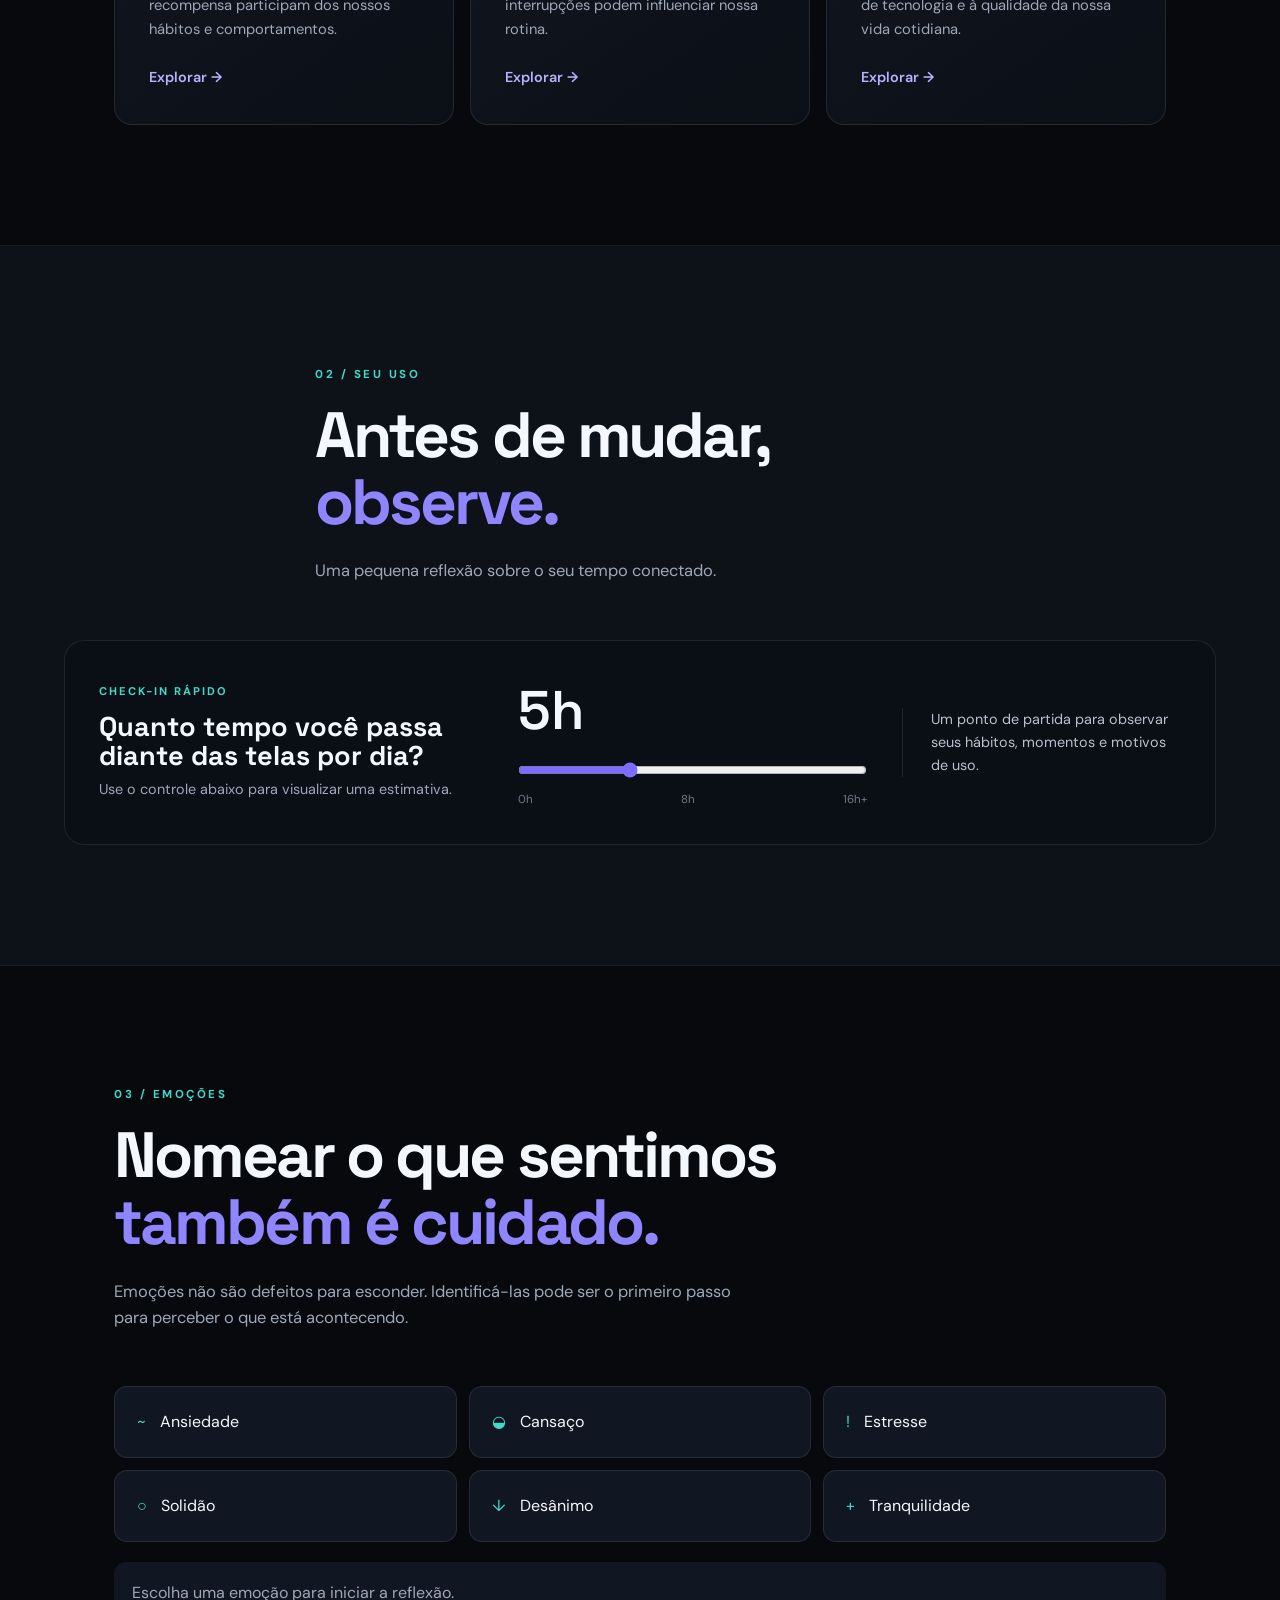
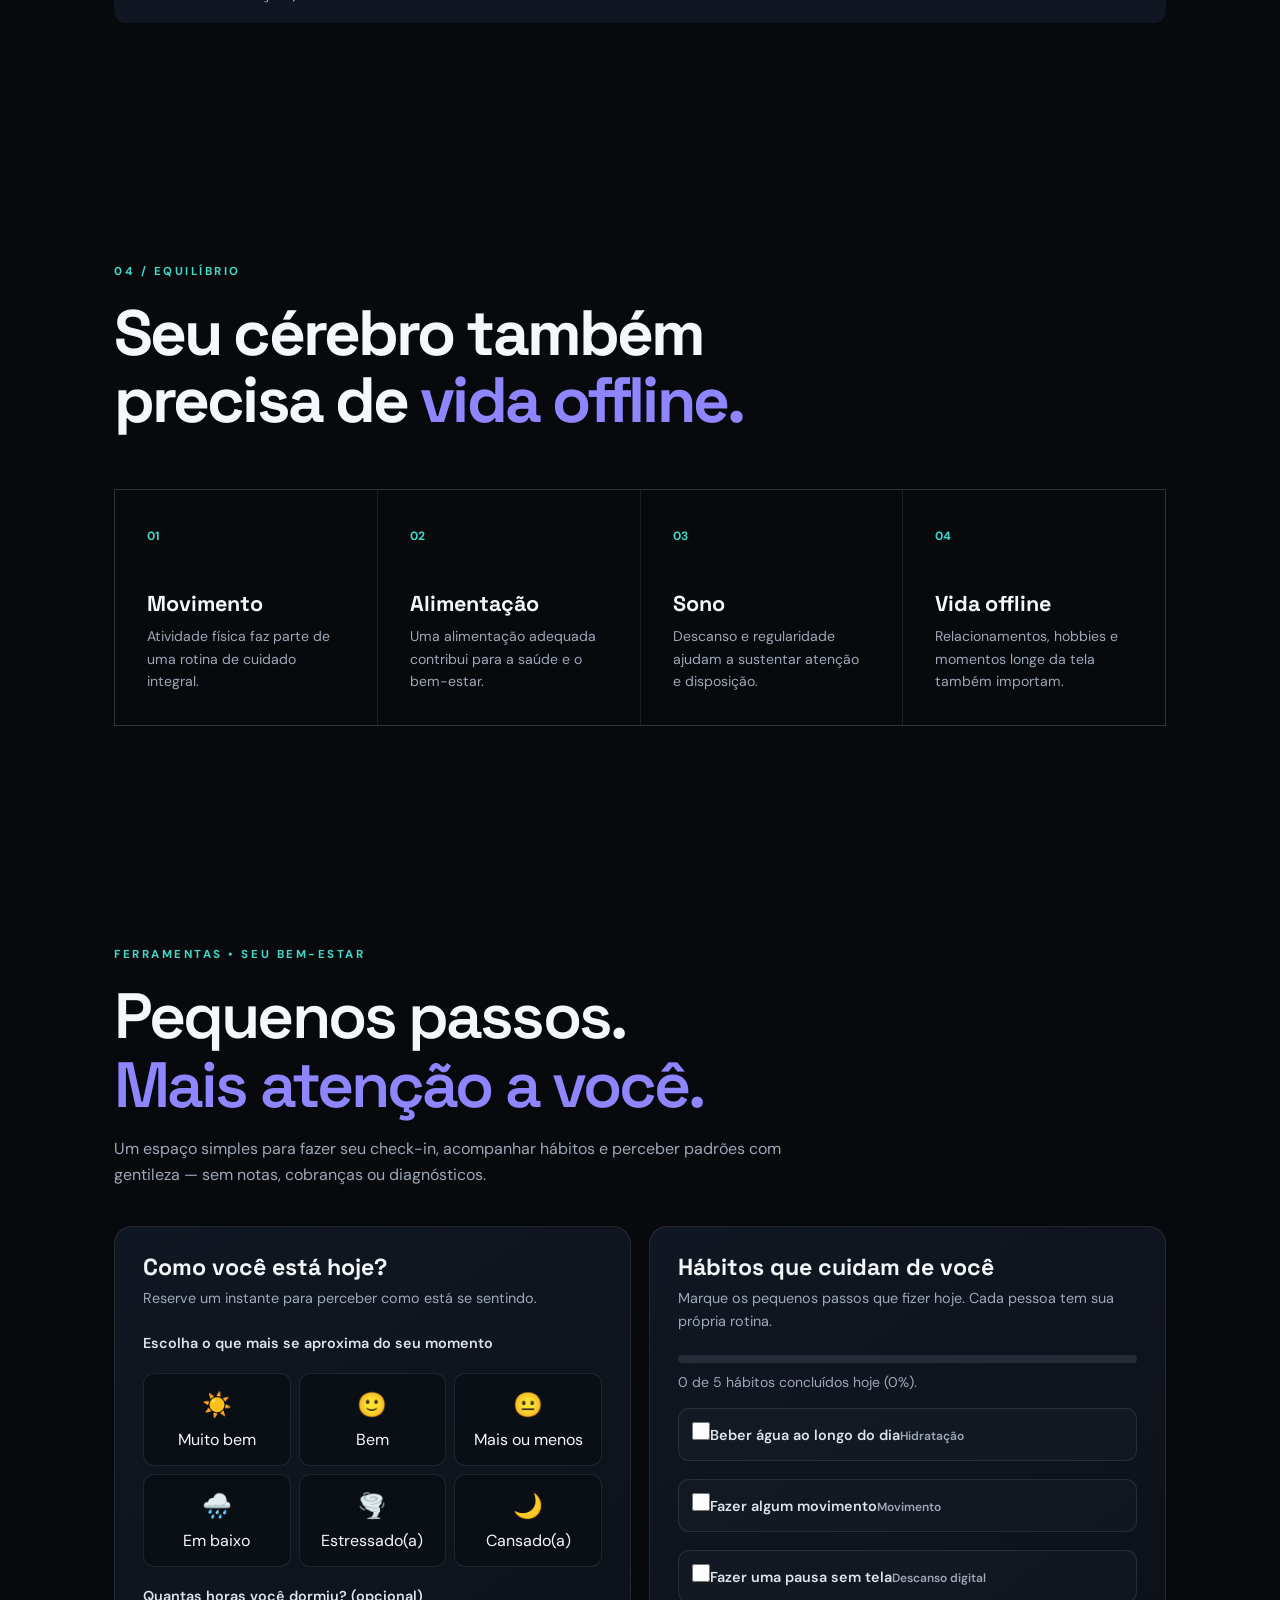
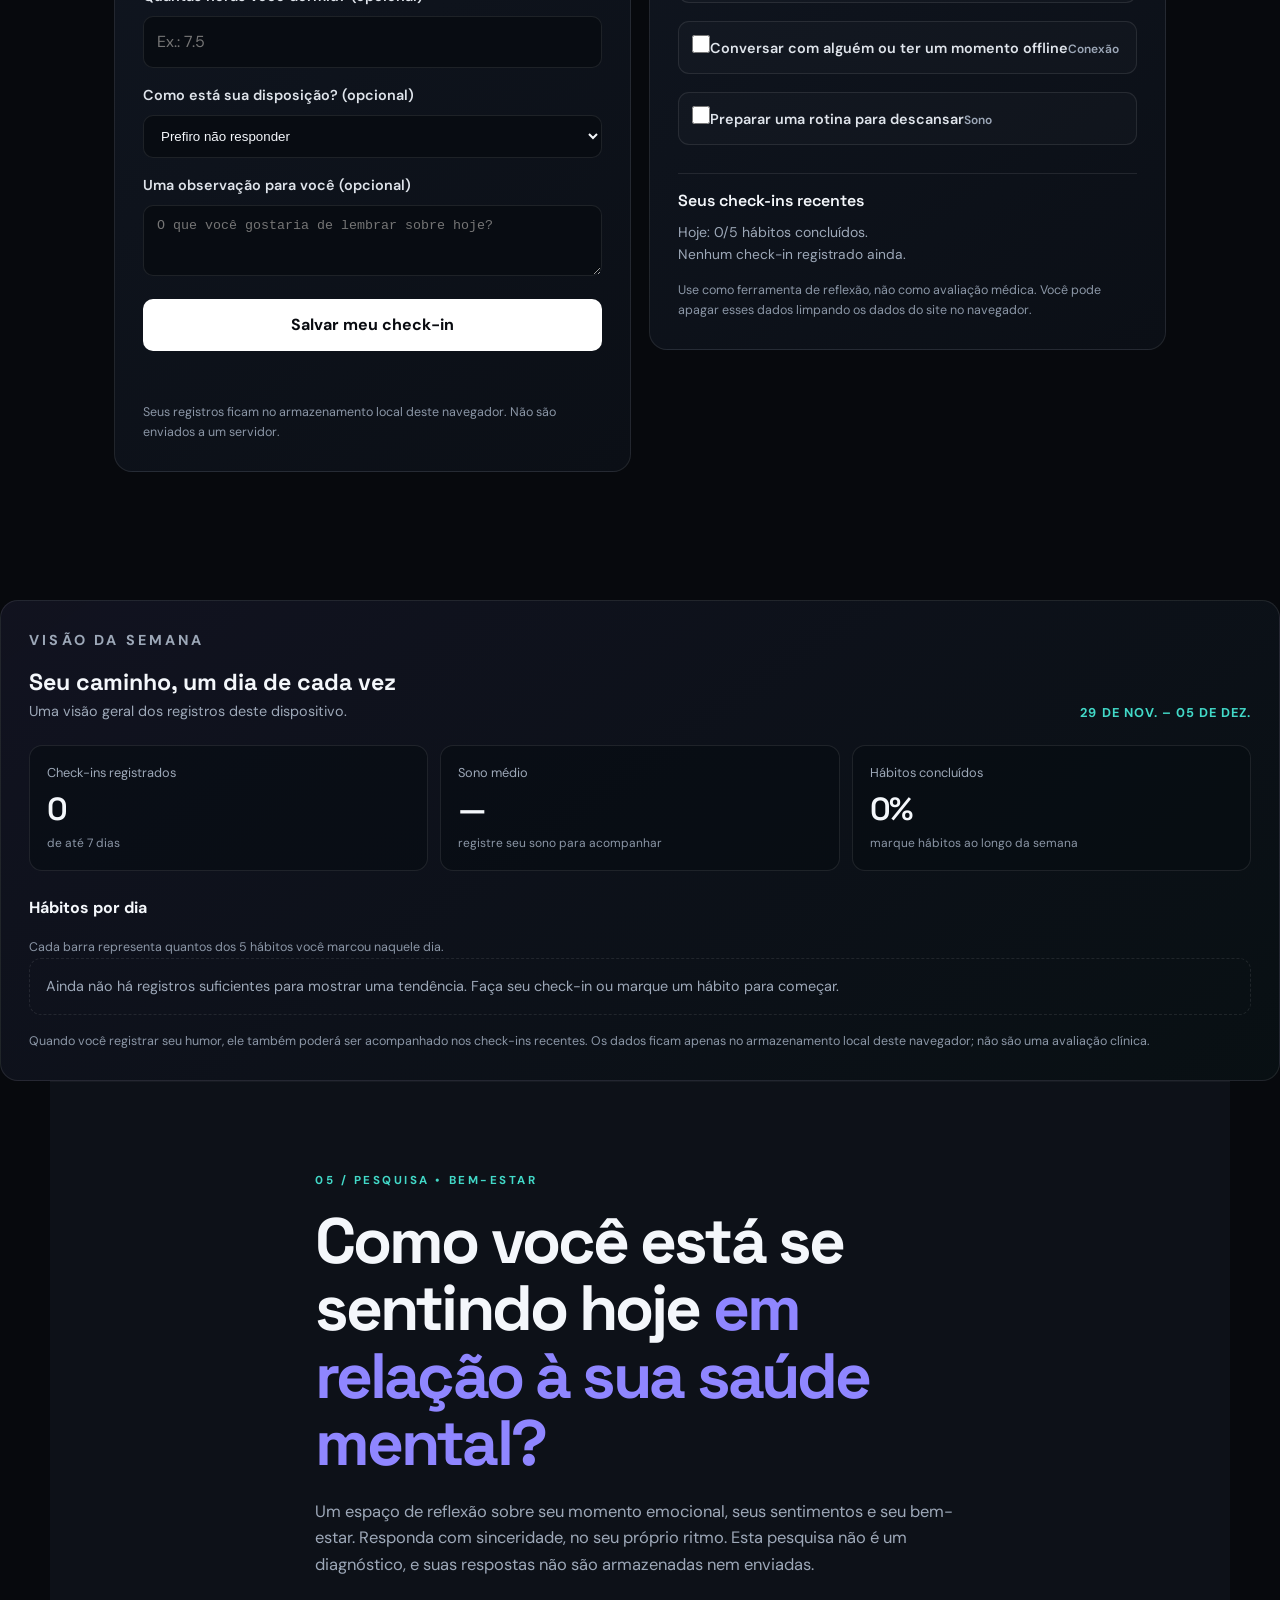
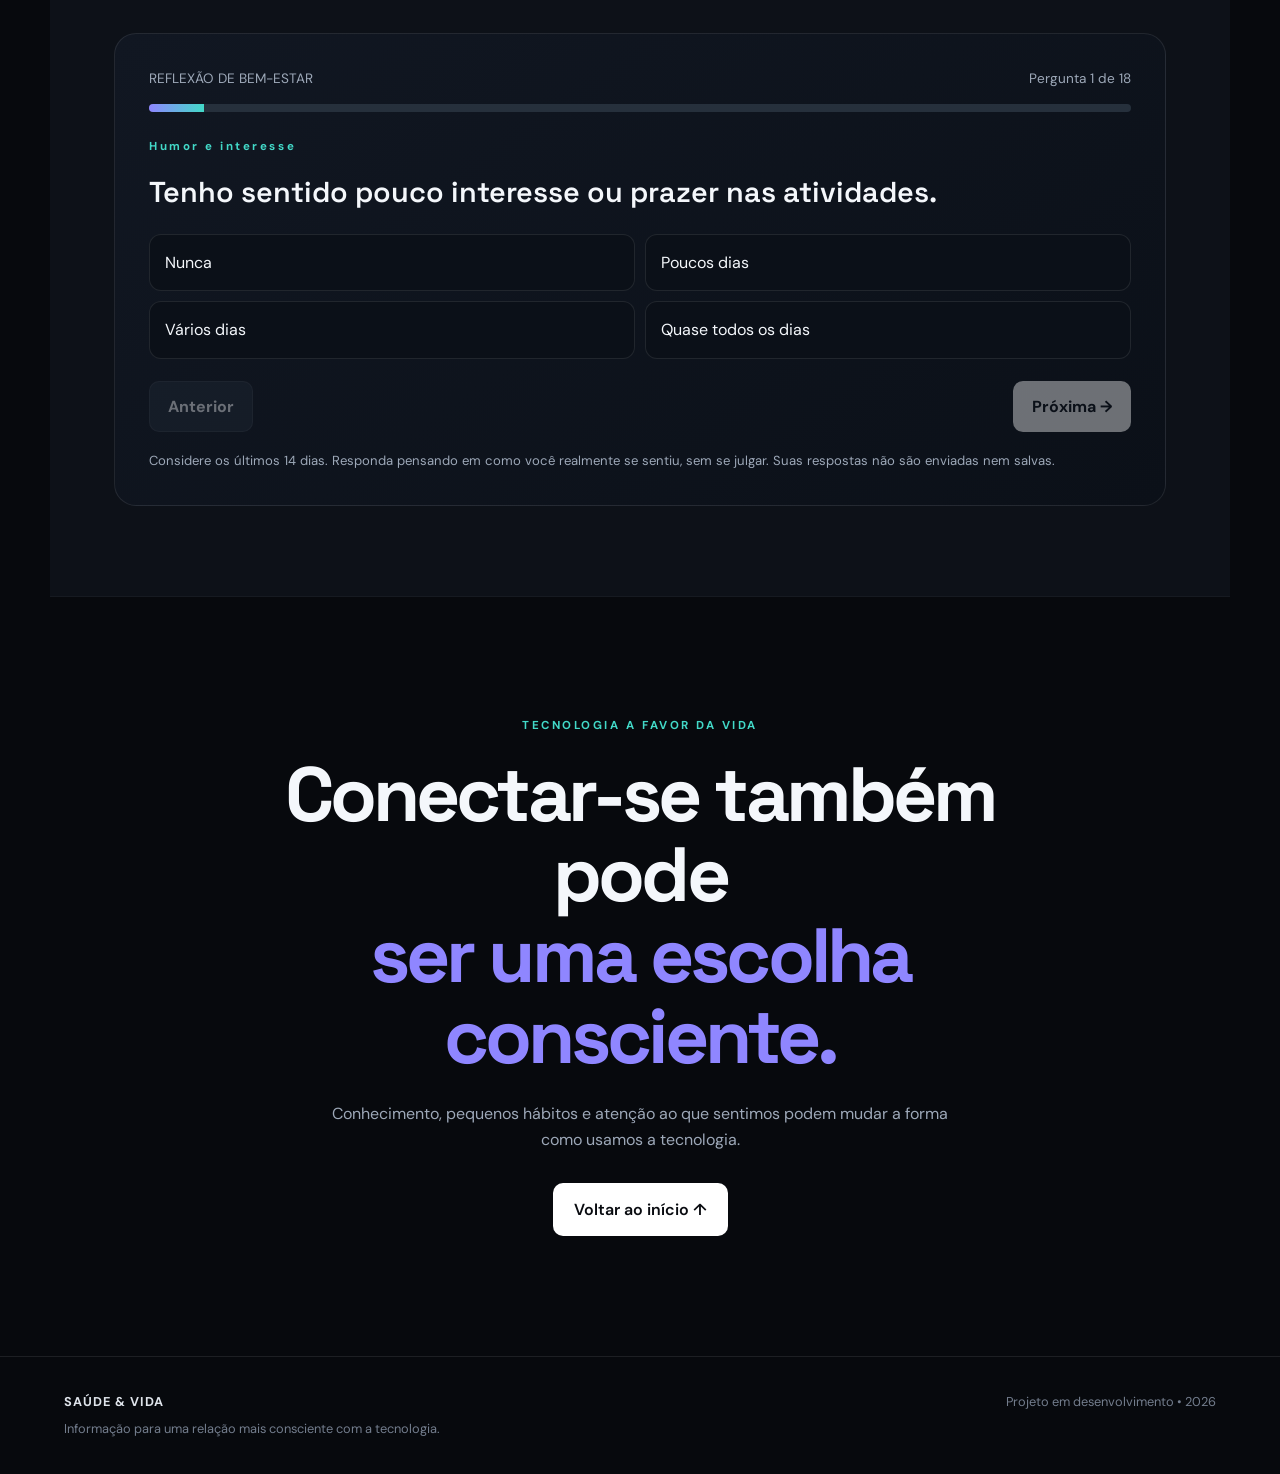
==== commit 078bb103: "Ajusta pergunta da pesquisa para foco em saúde mental" ====
--- a/index.html
+++ b/index.html
@@ -225,7 +225,7 @@
     <section class="emotional-screening section dark-section" id="pesquisa">
       <div class="section-heading compact">
         <p class="eyebrow">05 / PESQUISA • BEM-ESTAR</p>
-        <h2>Como você está hoje <span>em relação à sua saúde mental?</span></h2>
+        <h2>Como você está se sentindo hoje <span>em relação à sua saúde mental?</span></h2>
         <p>Um espaço de reflexão sobre seu momento emocional, seus sentimentos e seu bem-estar. Responda com sinceridade, no seu próprio ritmo. Esta pesquisa não é um diagnóstico, e suas respostas não são armazenadas nem enviadas.</p>
       </div>
       <div id="emotional-screening" aria-live="polite" aria-atomic="true">
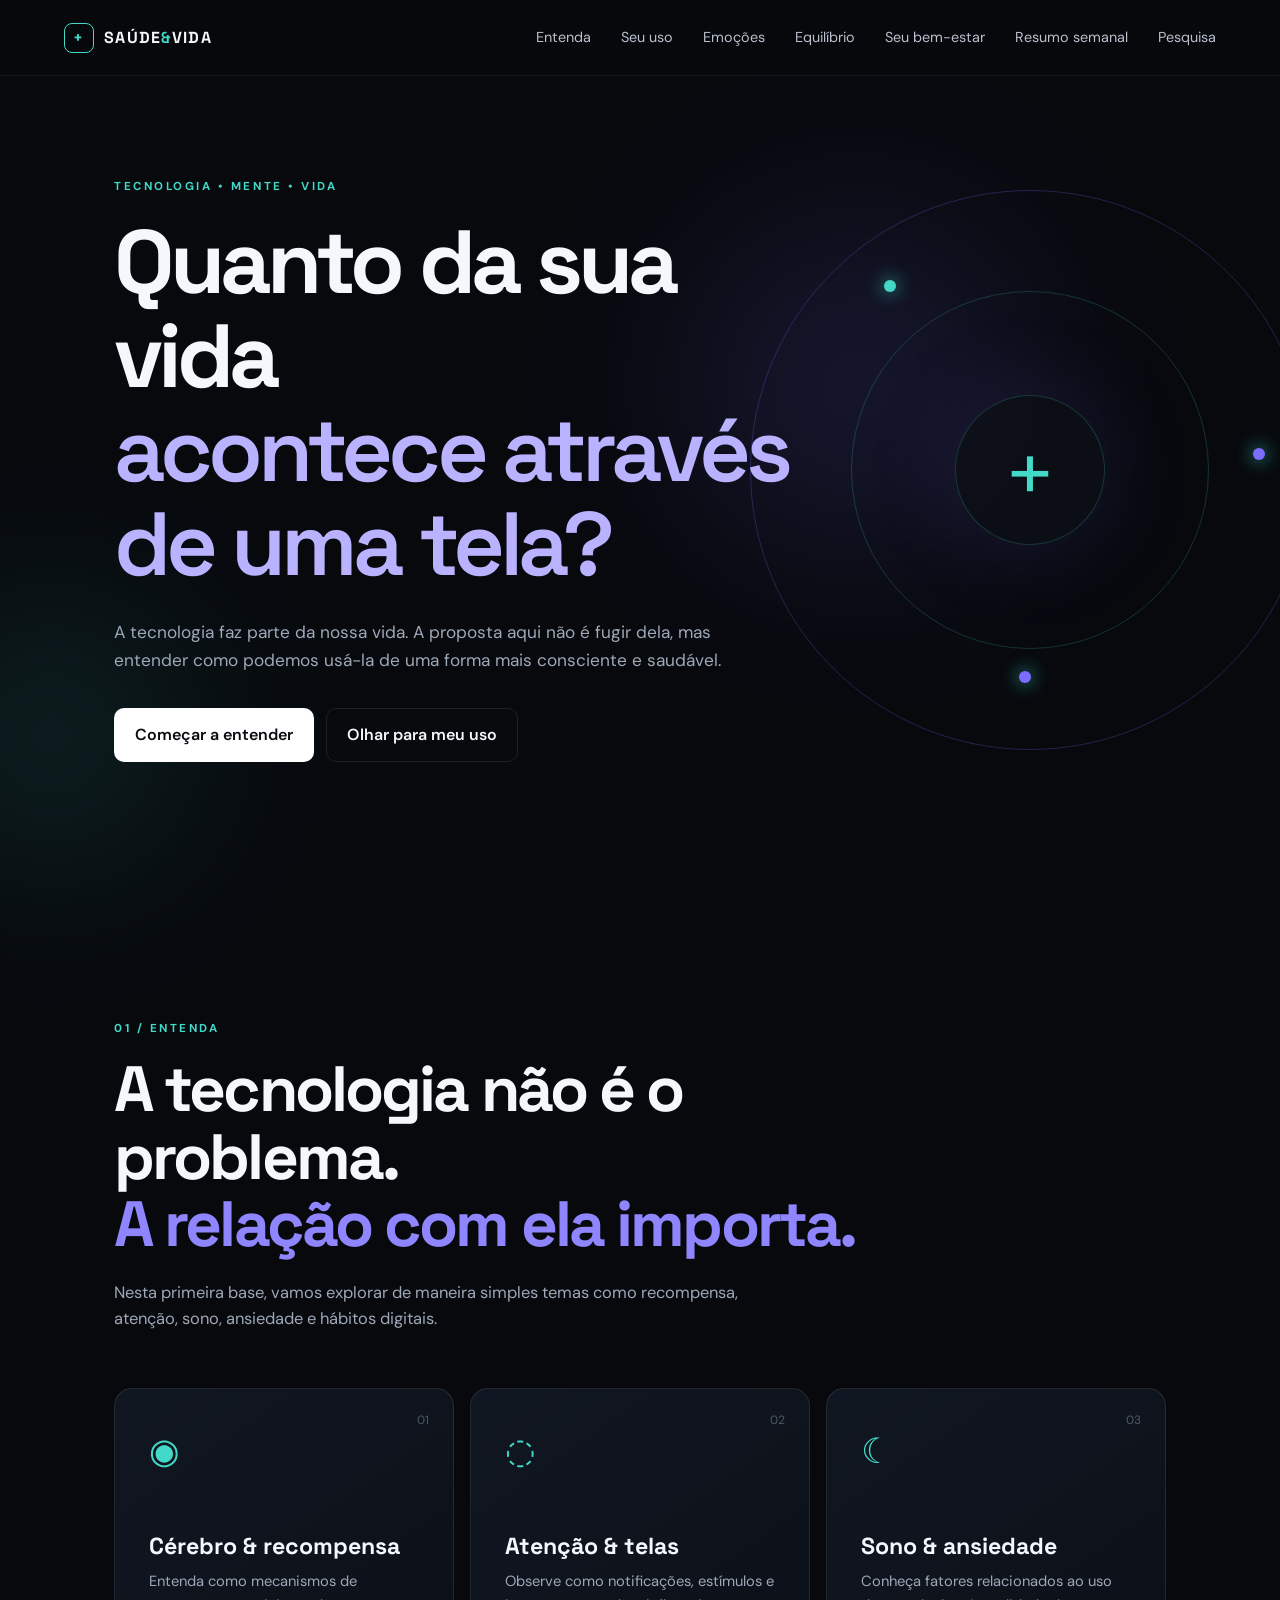
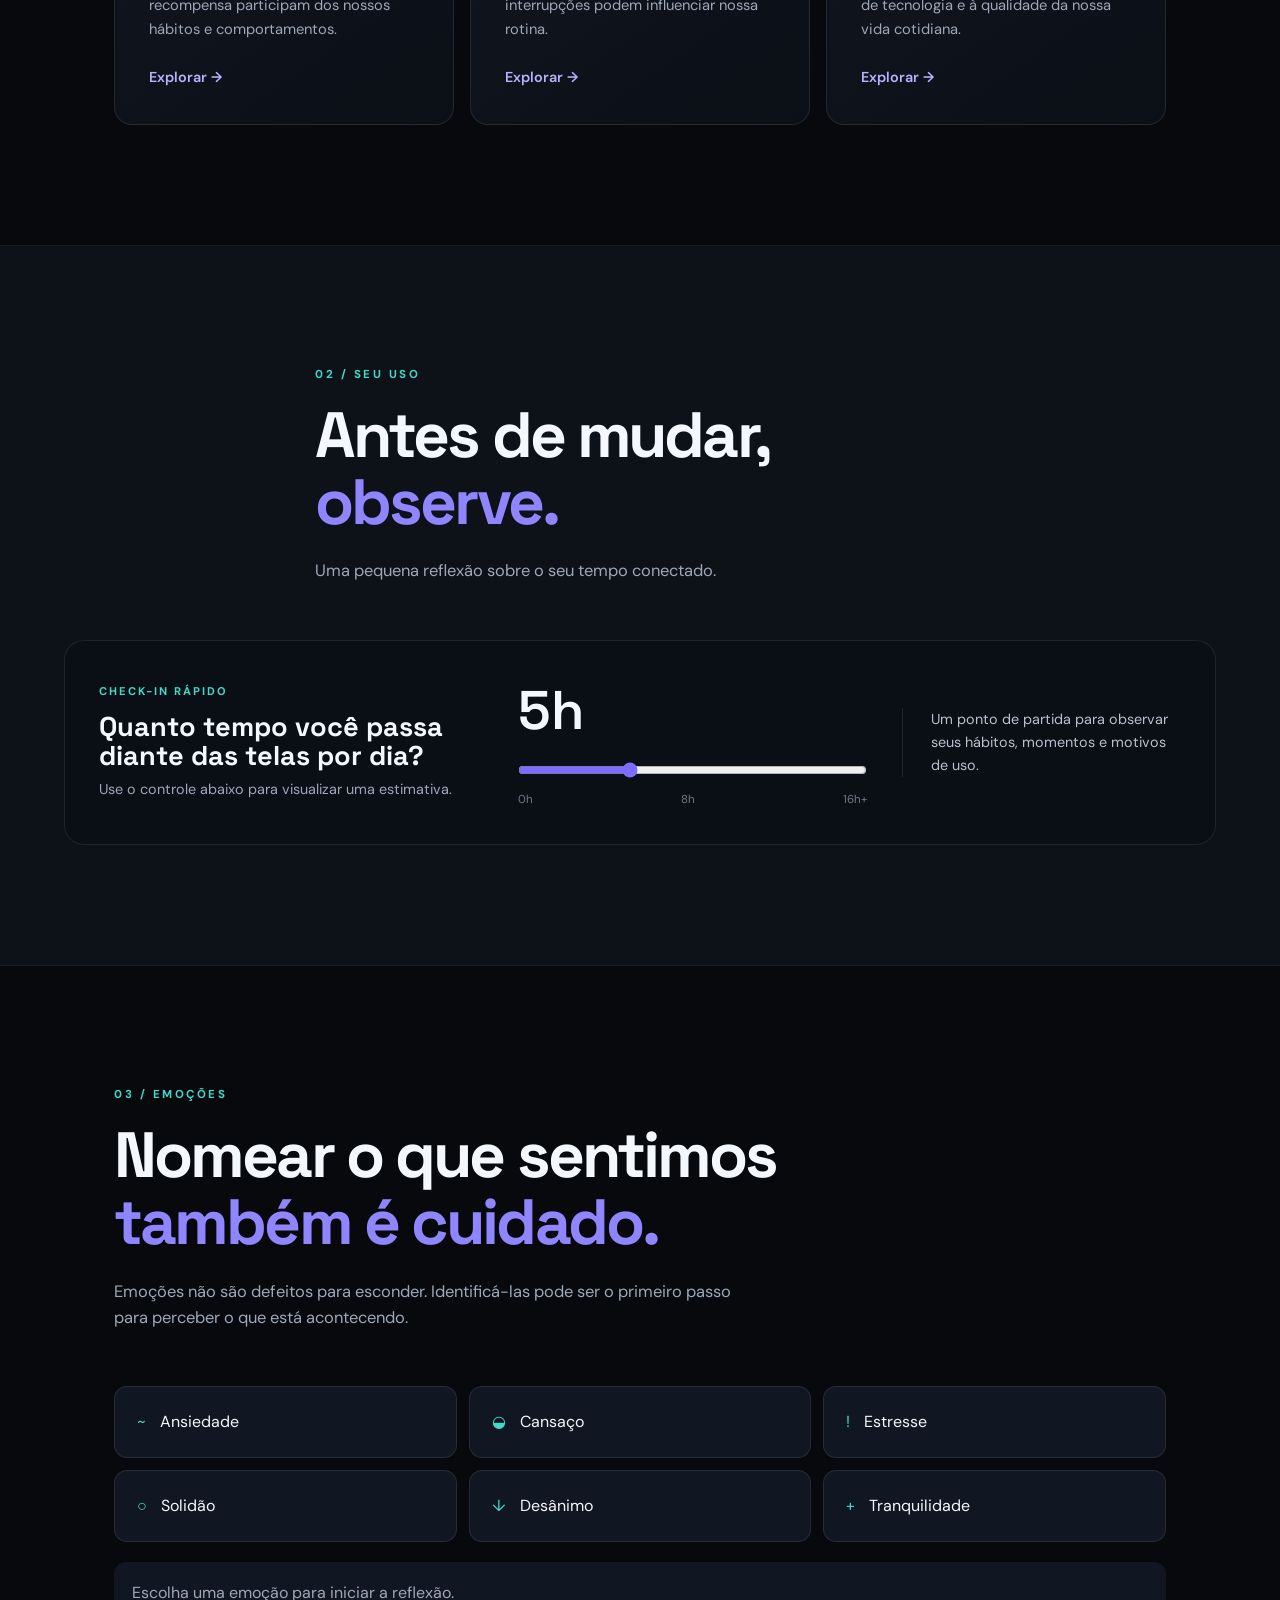
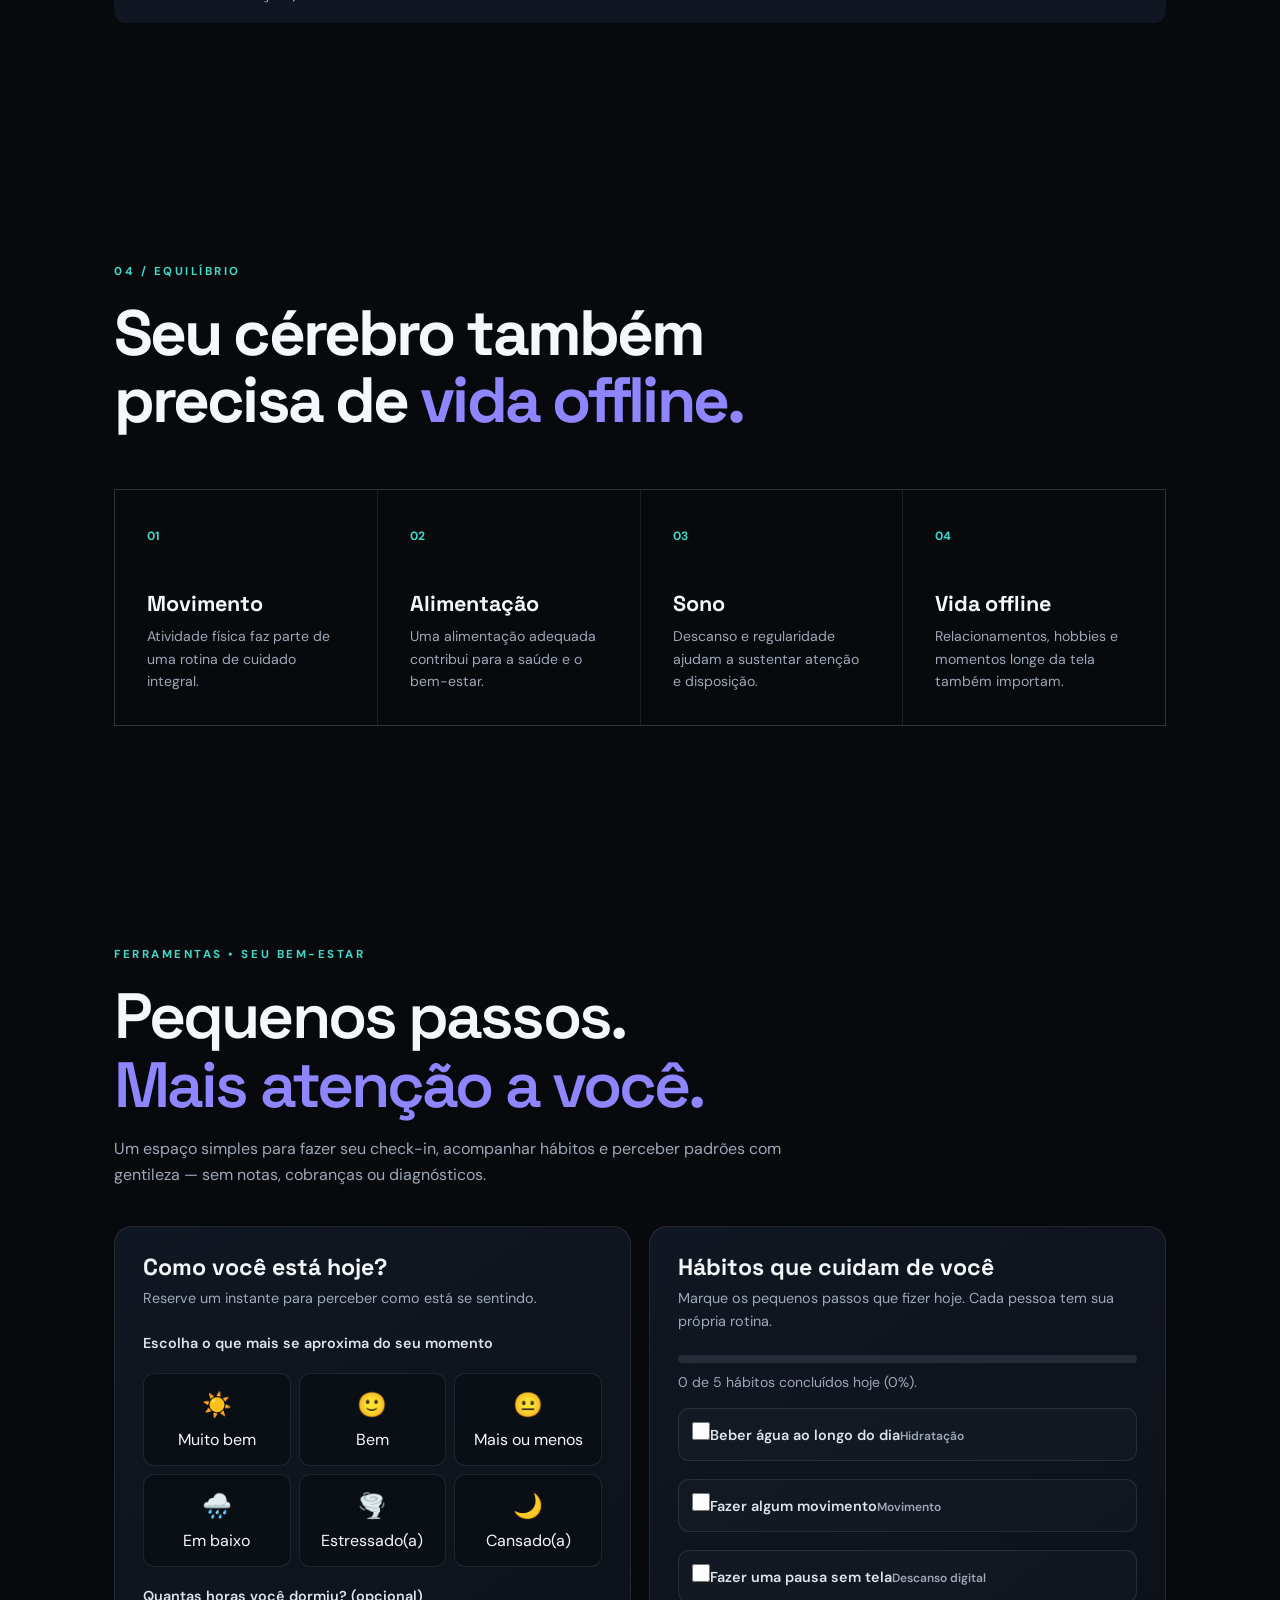
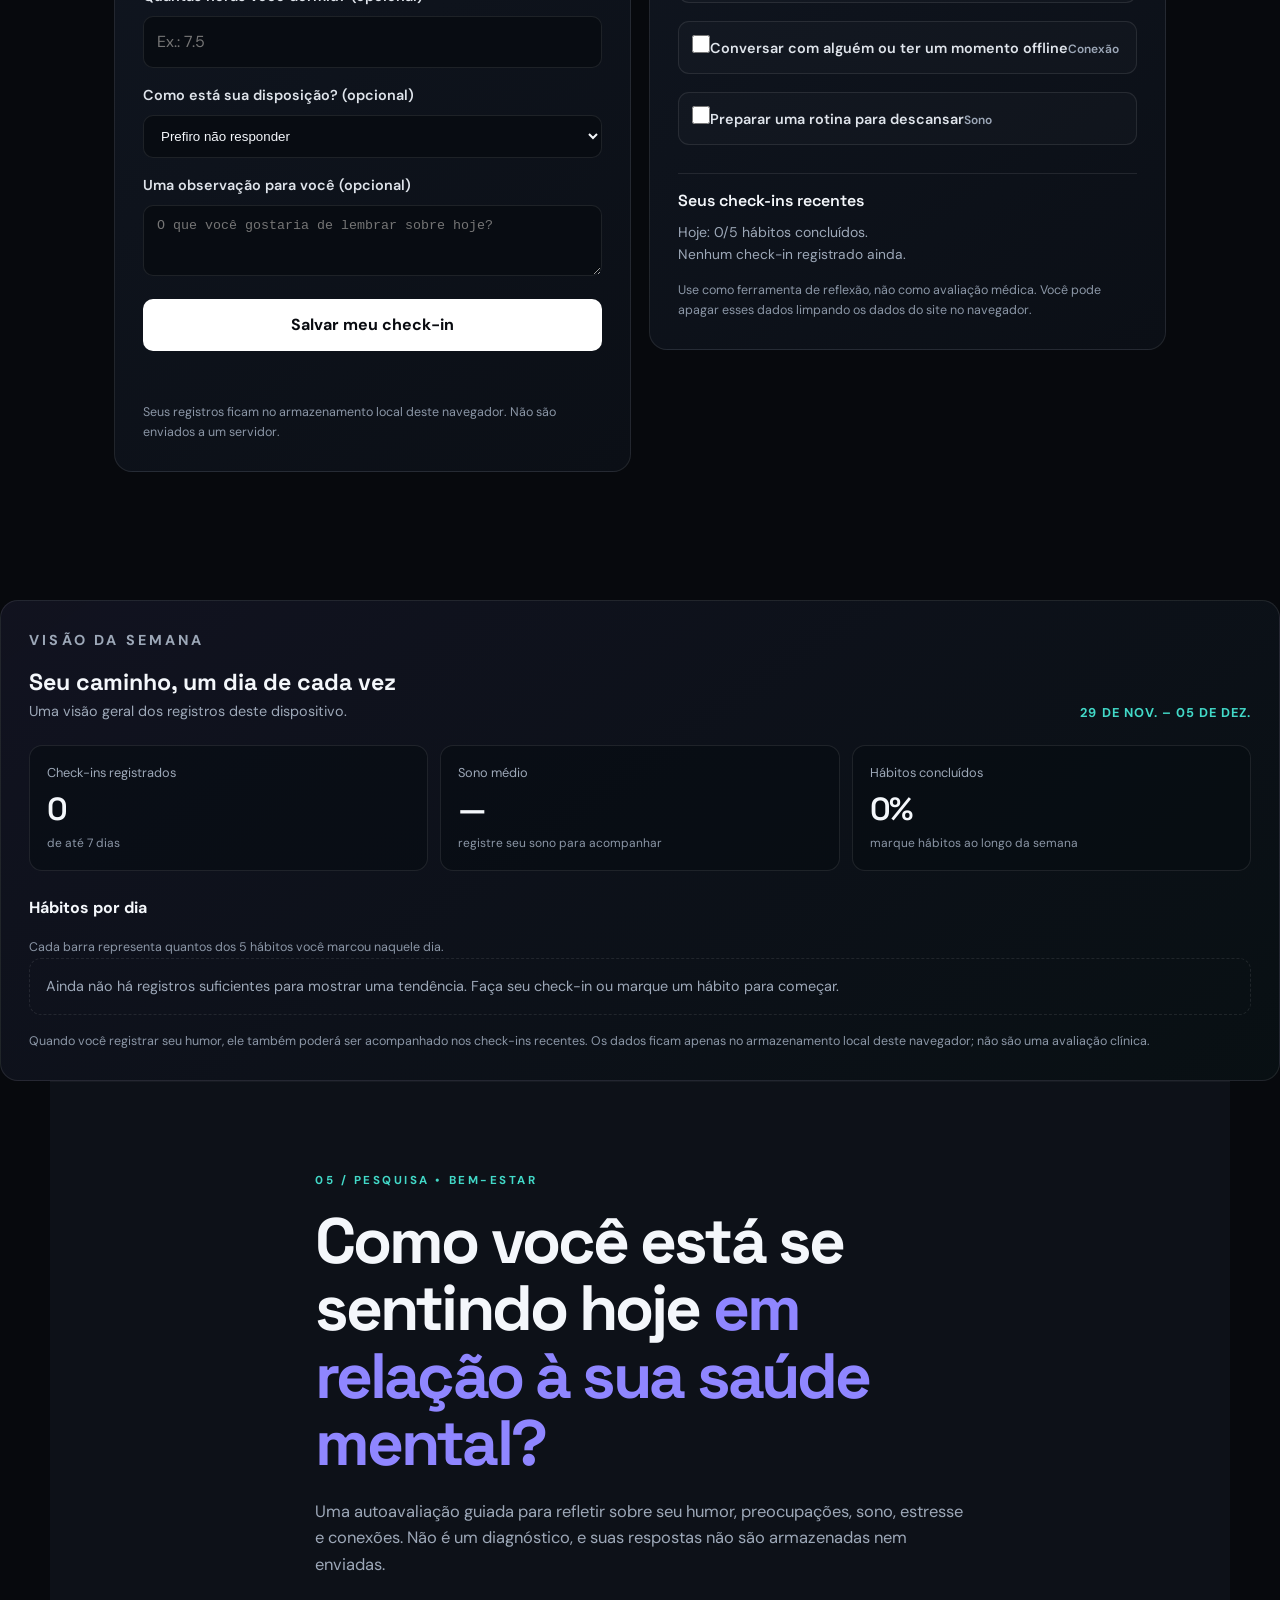
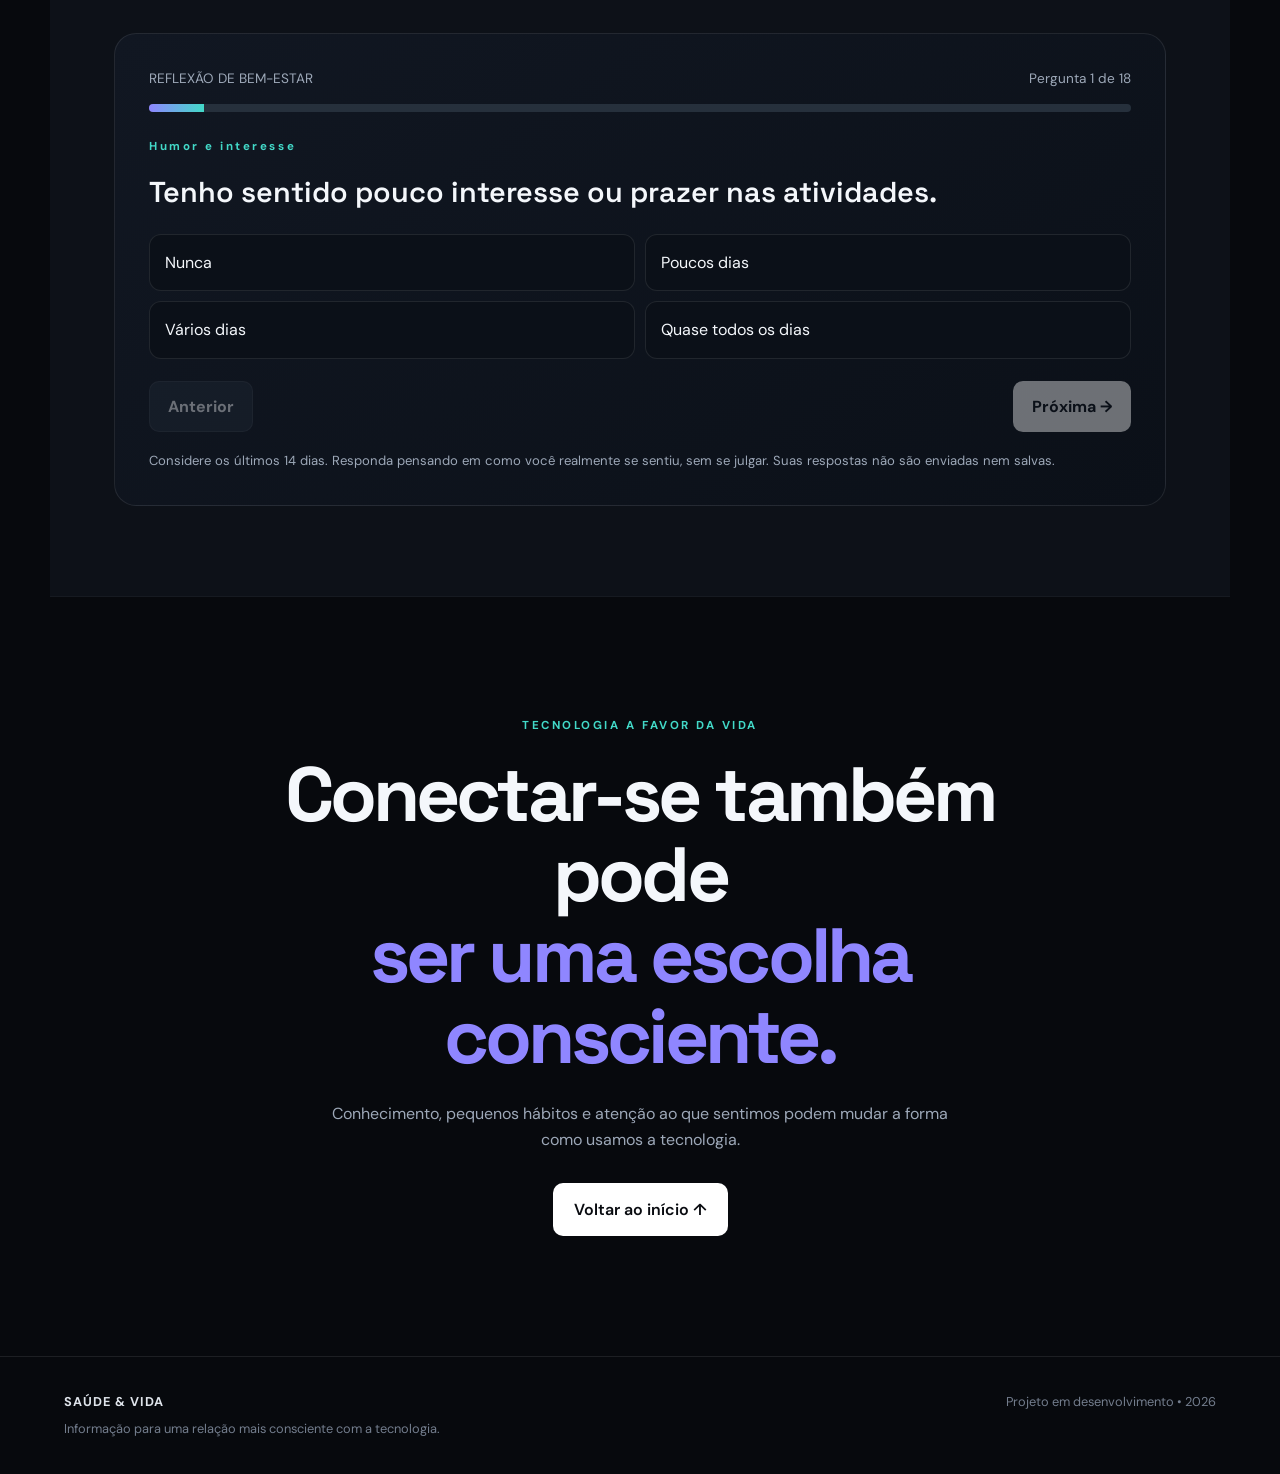
==== commit cf6e6f60: "Atualiza pergunta da pesquisa sobre saúde mental" ====
--- a/index.html
+++ b/index.html
@@ -226,7 +226,7 @@
       <div class="section-heading compact">
         <p class="eyebrow">05 / PESQUISA • BEM-ESTAR</p>
         <h2>Como você está se sentindo hoje <span>em relação à sua saúde mental?</span></h2>
-        <p>Um espaço de reflexão sobre seu momento emocional, seus sentimentos e seu bem-estar. Responda com sinceridade, no seu próprio ritmo. Esta pesquisa não é um diagnóstico, e suas respostas não são armazenadas nem enviadas.</p>
+        <p>Uma autoavaliação guiada para refletir sobre seu humor, preocupações, sono, estresse e conexões. Não é um diagnóstico, e suas respostas não são armazenadas nem enviadas.</p>
       </div>
       <div id="emotional-screening" aria-live="polite" aria-atomic="true">
         <p class="dashboard-empty">Preparando sua autoavaliação…</p>
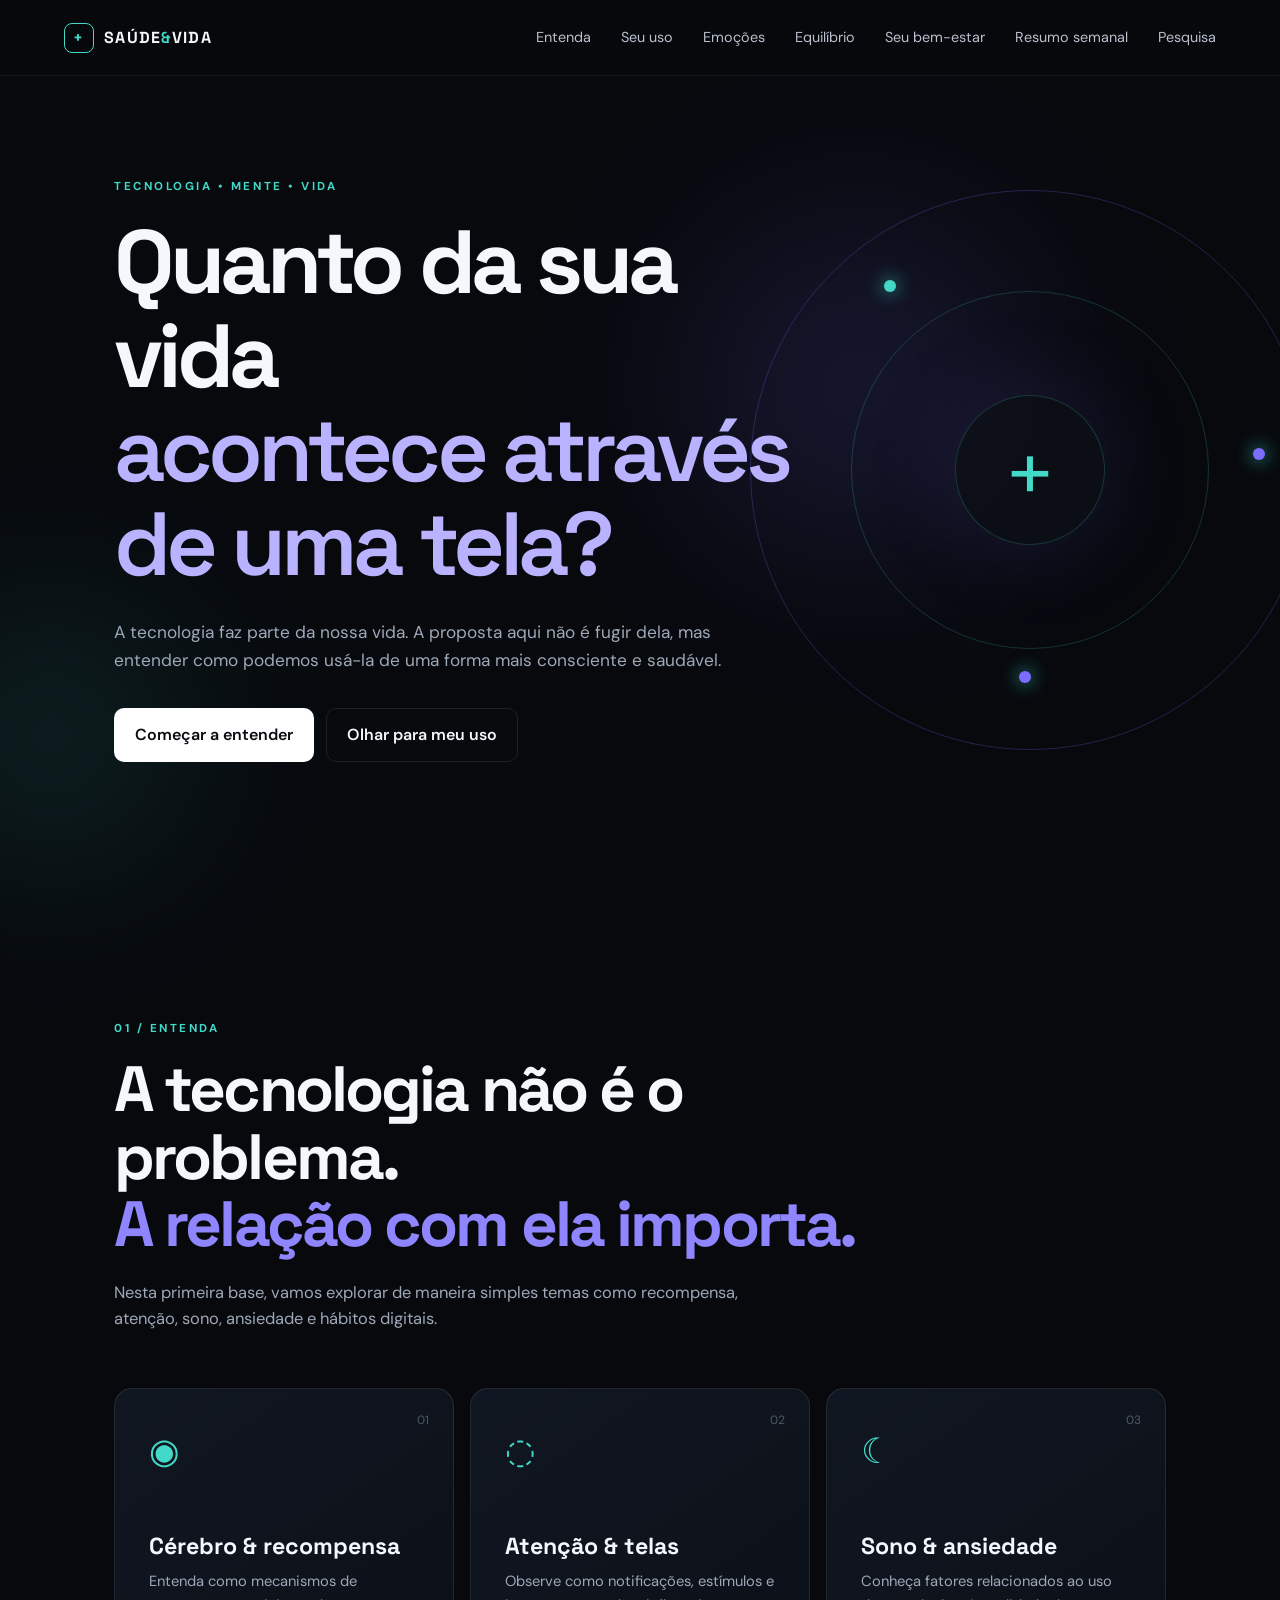
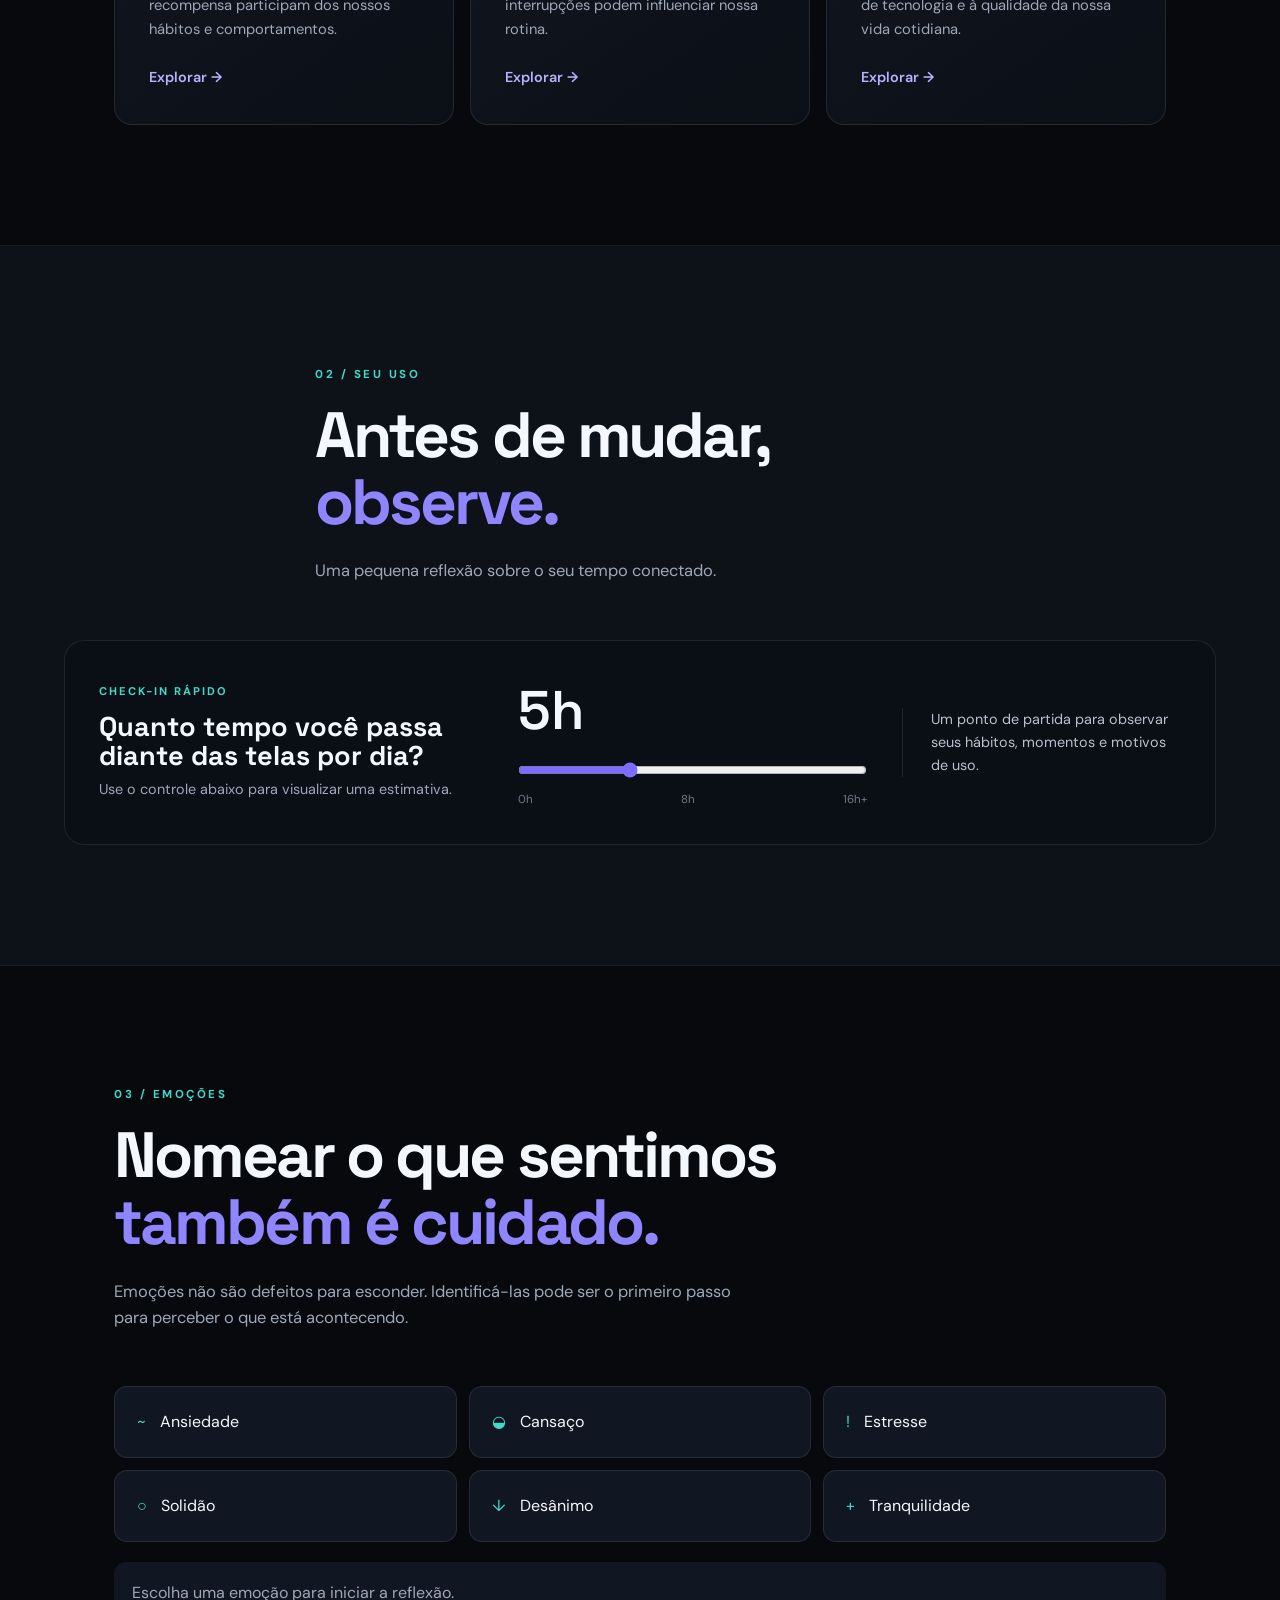
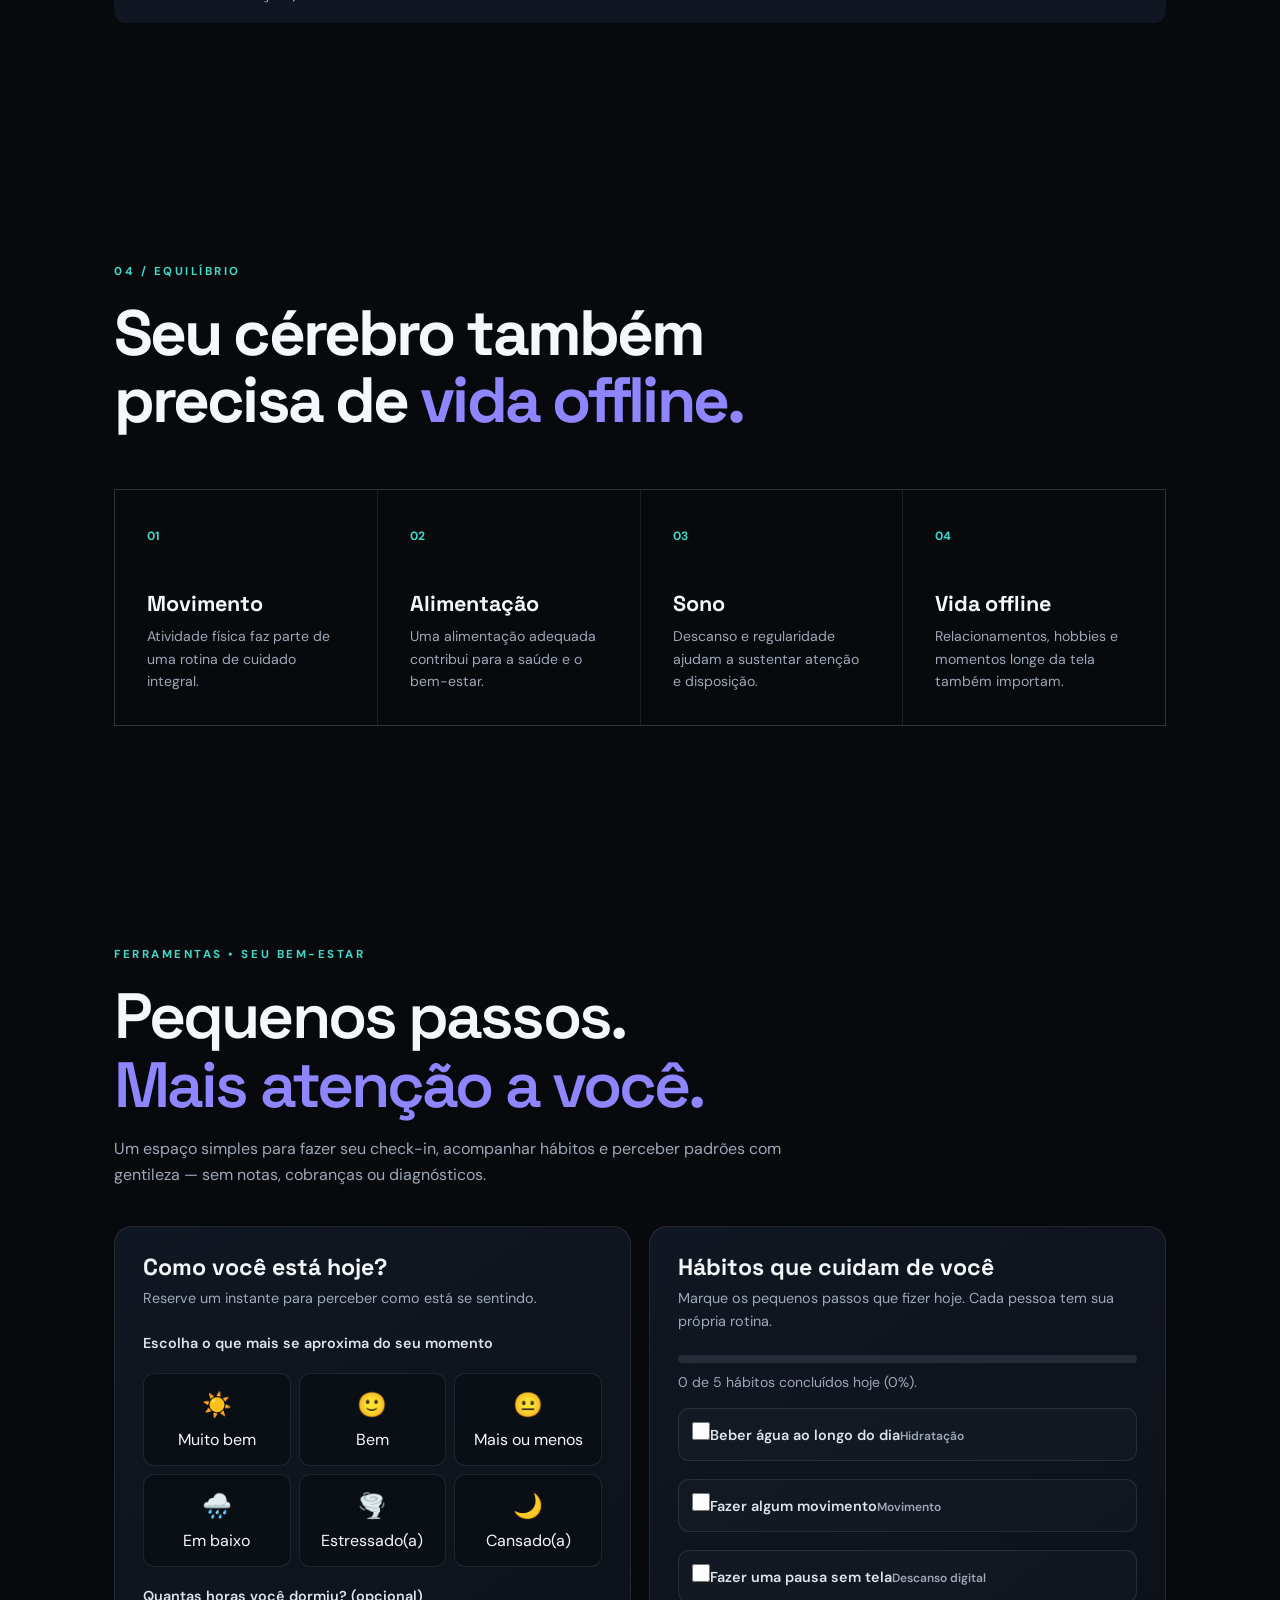
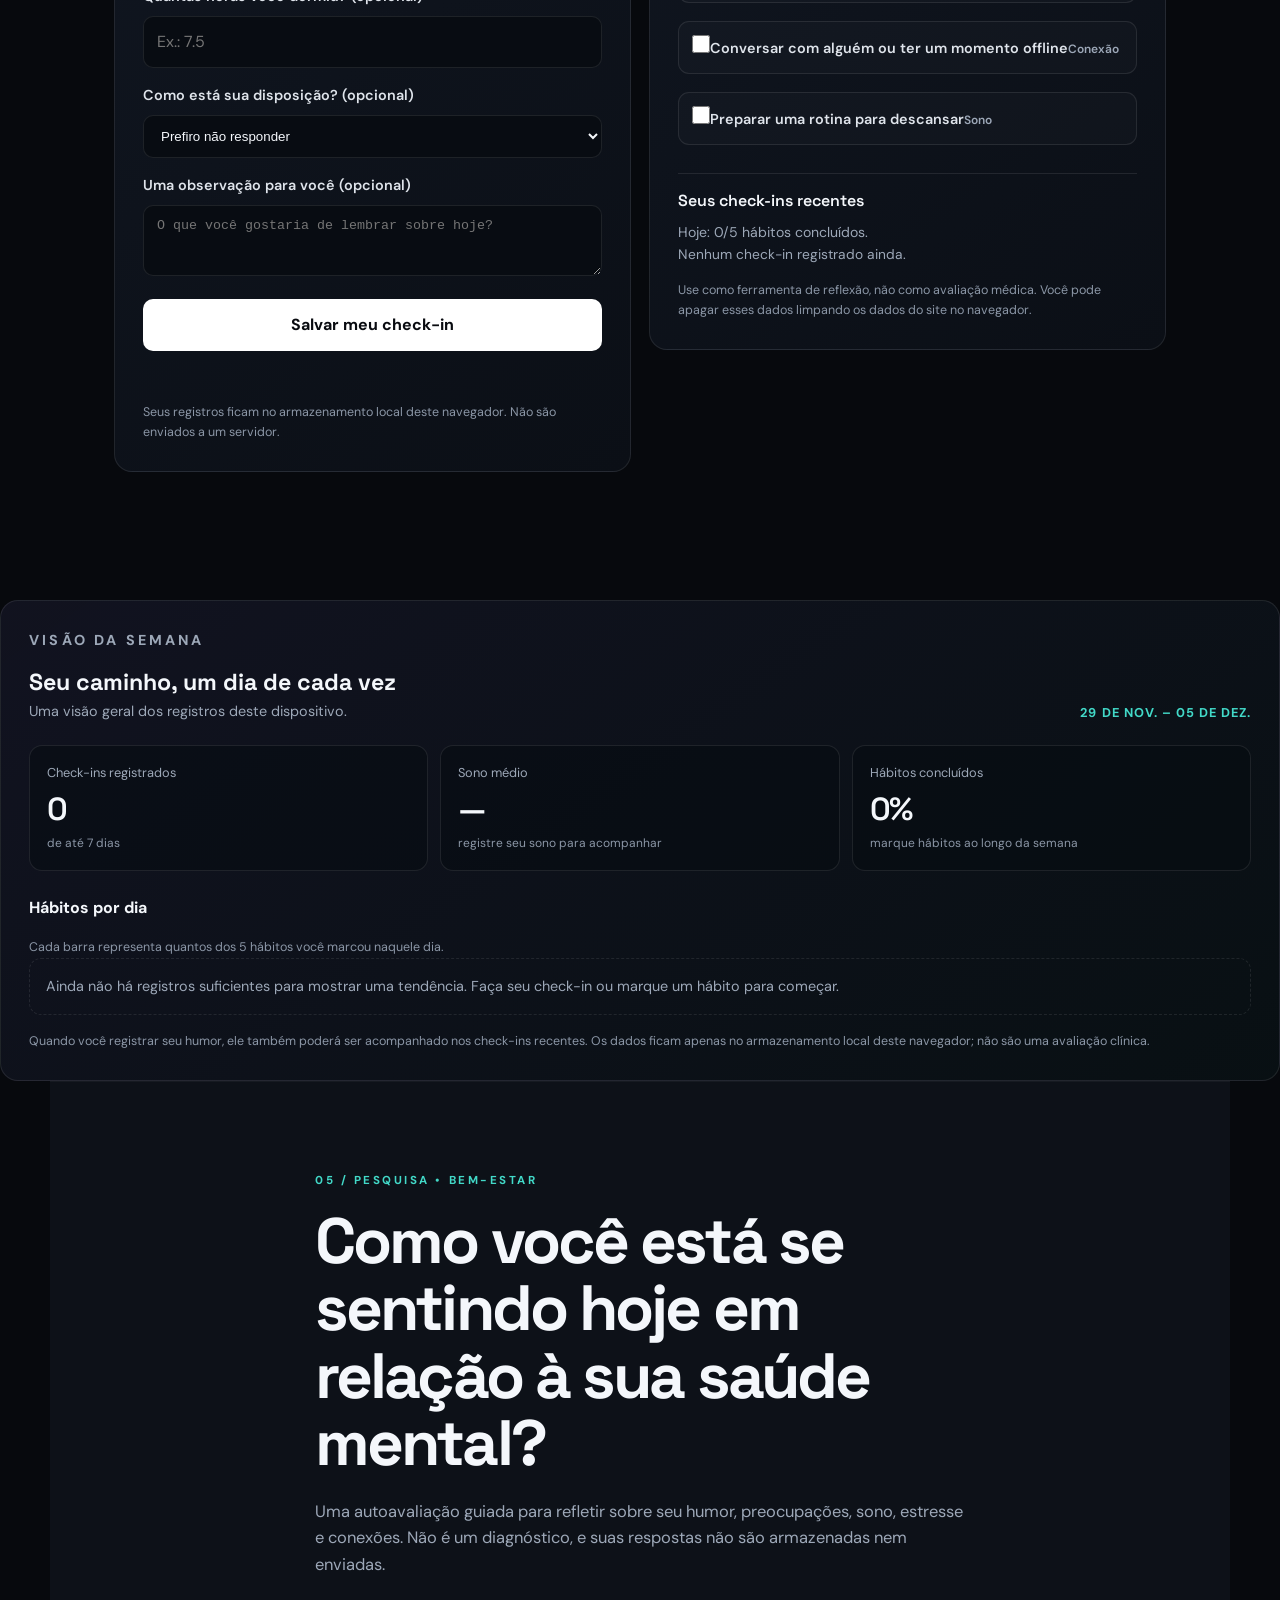
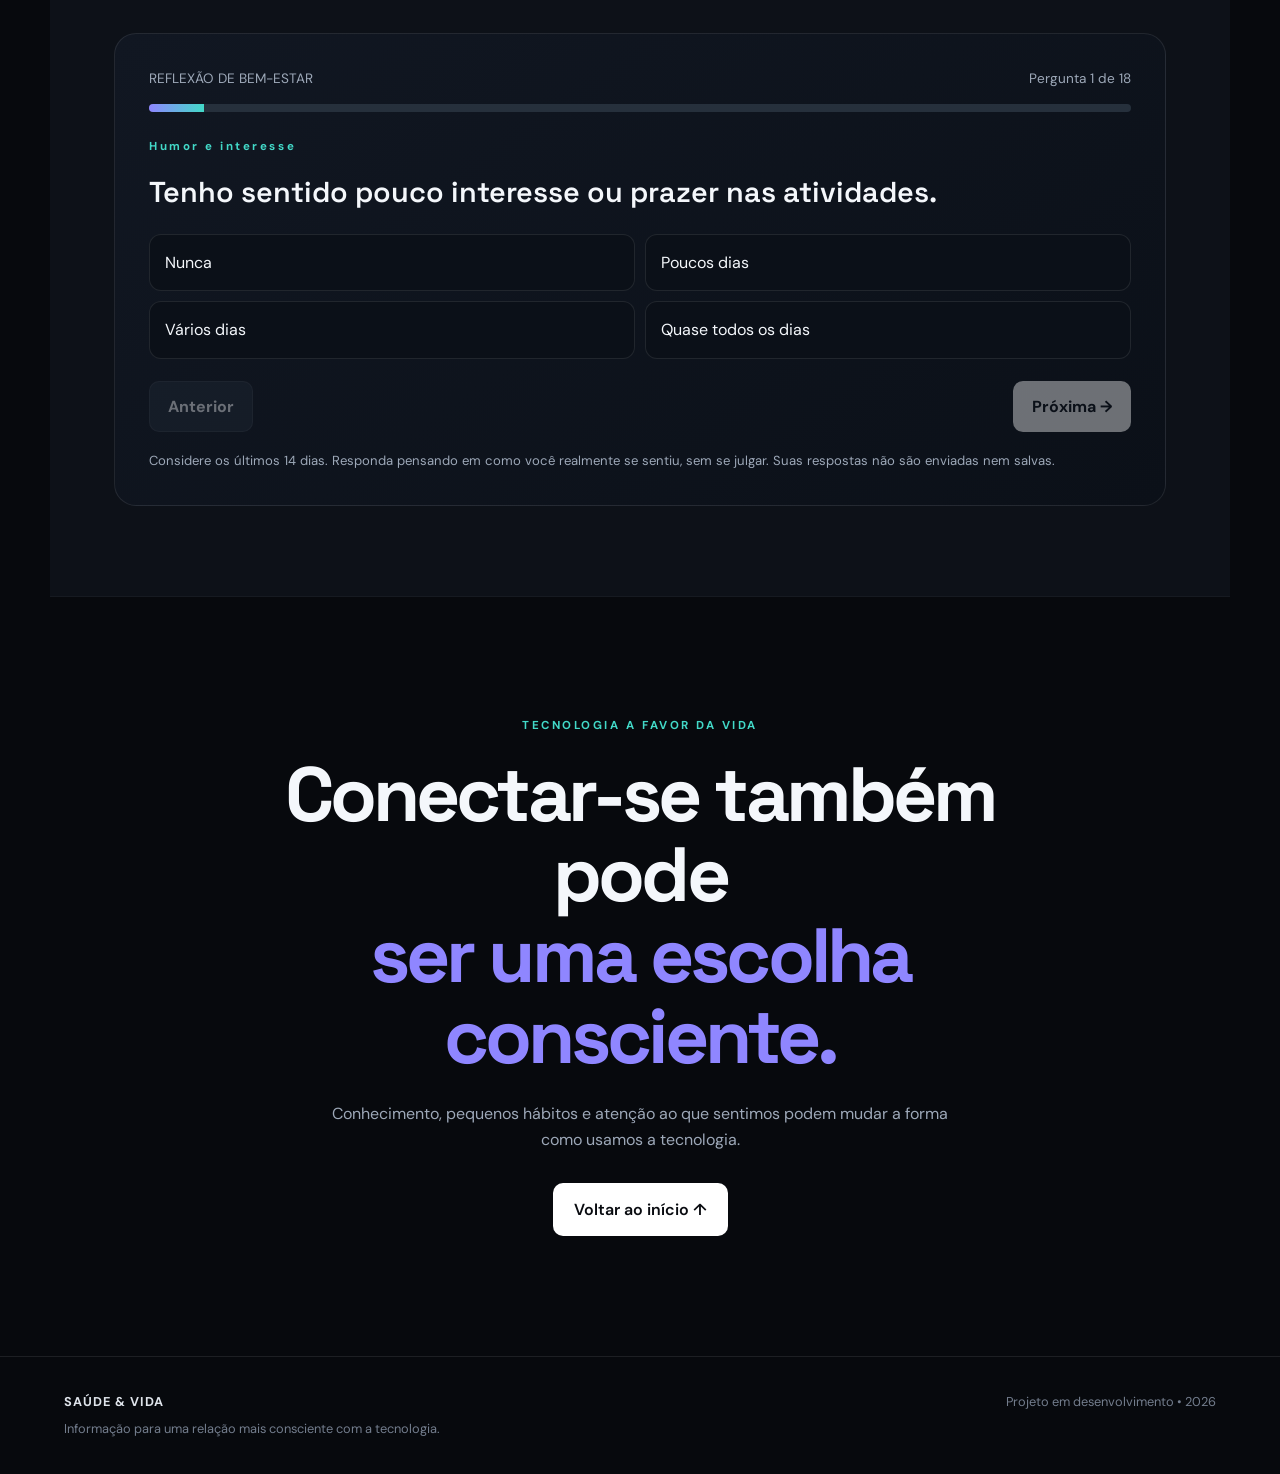
==== commit c50322c7: "Ajusta pergunta de saúde mental na branch de pesquisa" ====
--- a/index.html
+++ b/index.html
@@ -225,7 +225,7 @@
     <section class="emotional-screening section dark-section" id="pesquisa">
       <div class="section-heading compact">
         <p class="eyebrow">05 / PESQUISA • BEM-ESTAR</p>
-        <h2>Como você está se sentindo hoje <span>em relação à sua saúde mental?</span></h2>
+        <h2>Como você está se sentindo hoje em relação à sua saúde mental?</h2>
         <p>Uma autoavaliação guiada para refletir sobre seu humor, preocupações, sono, estresse e conexões. Não é um diagnóstico, e suas respostas não são armazenadas nem enviadas.</p>
       </div>
       <div id="emotional-screening" aria-live="polite" aria-atomic="true">
